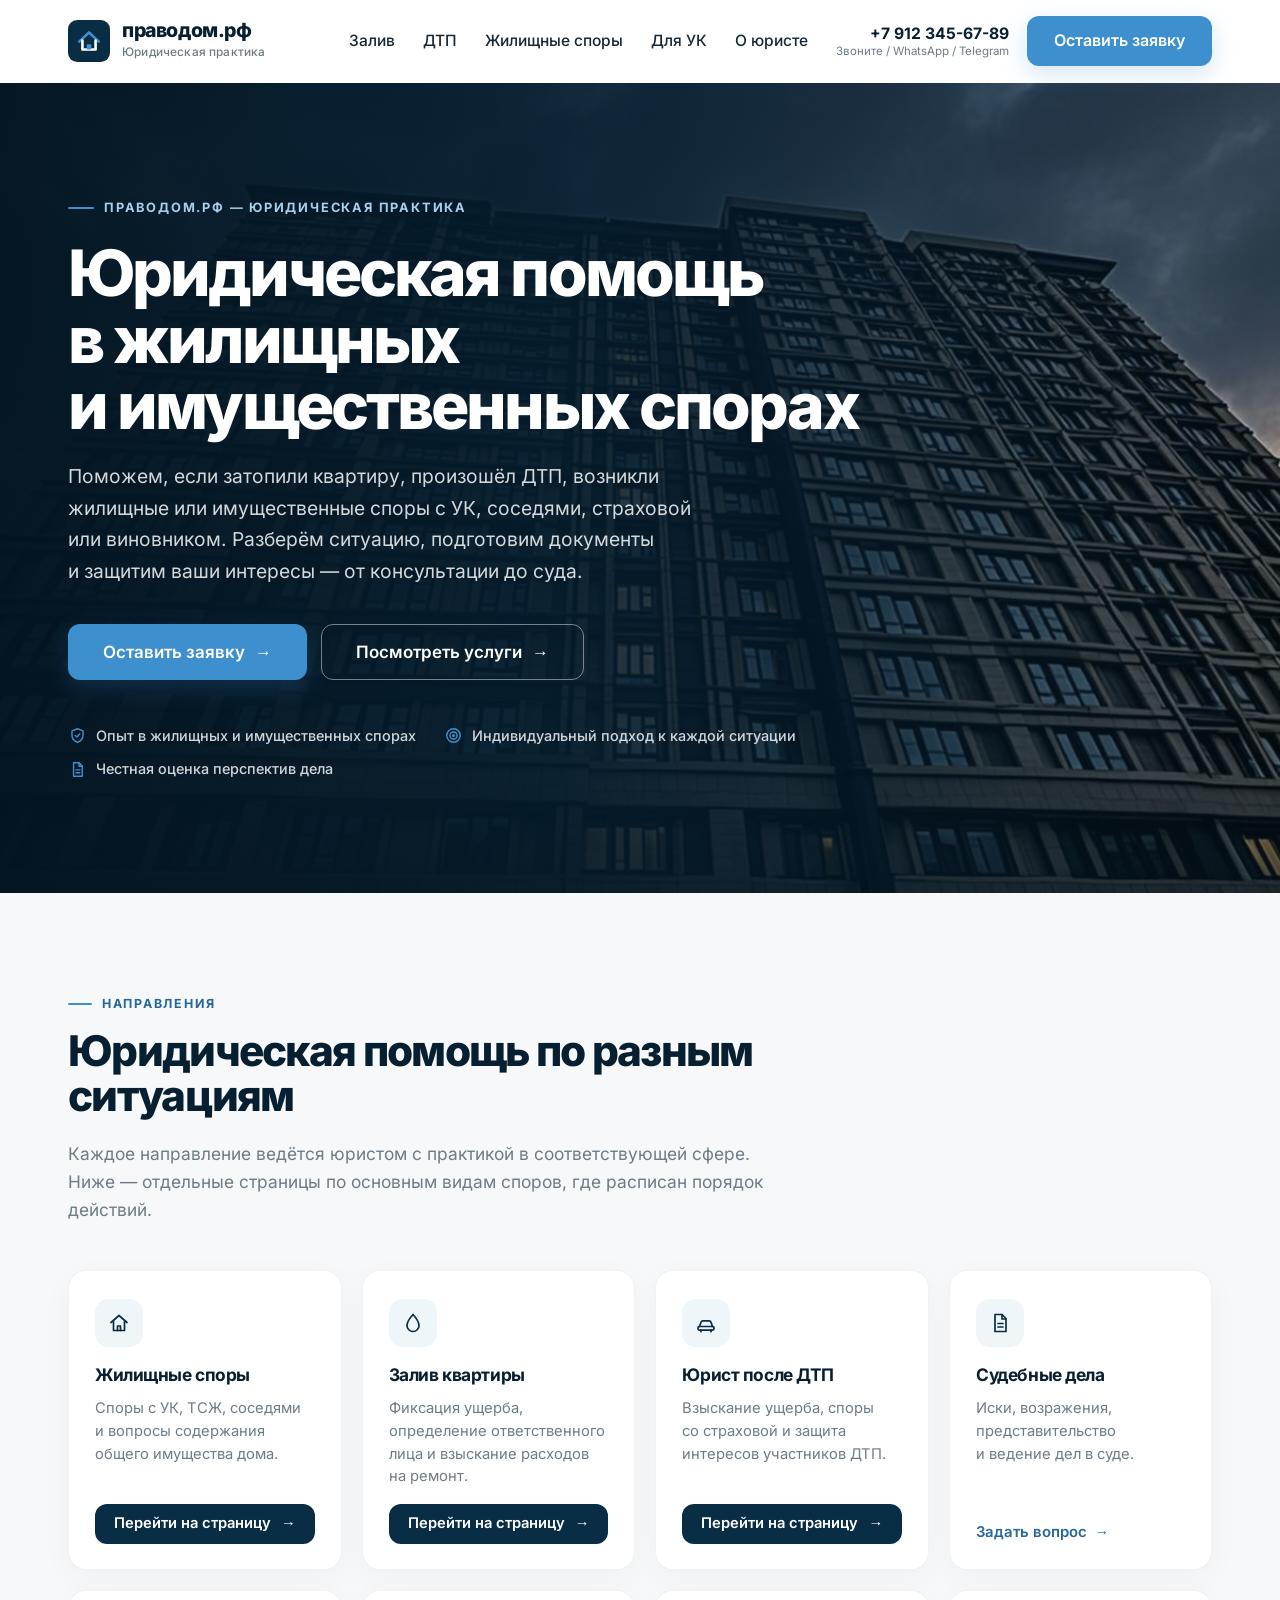
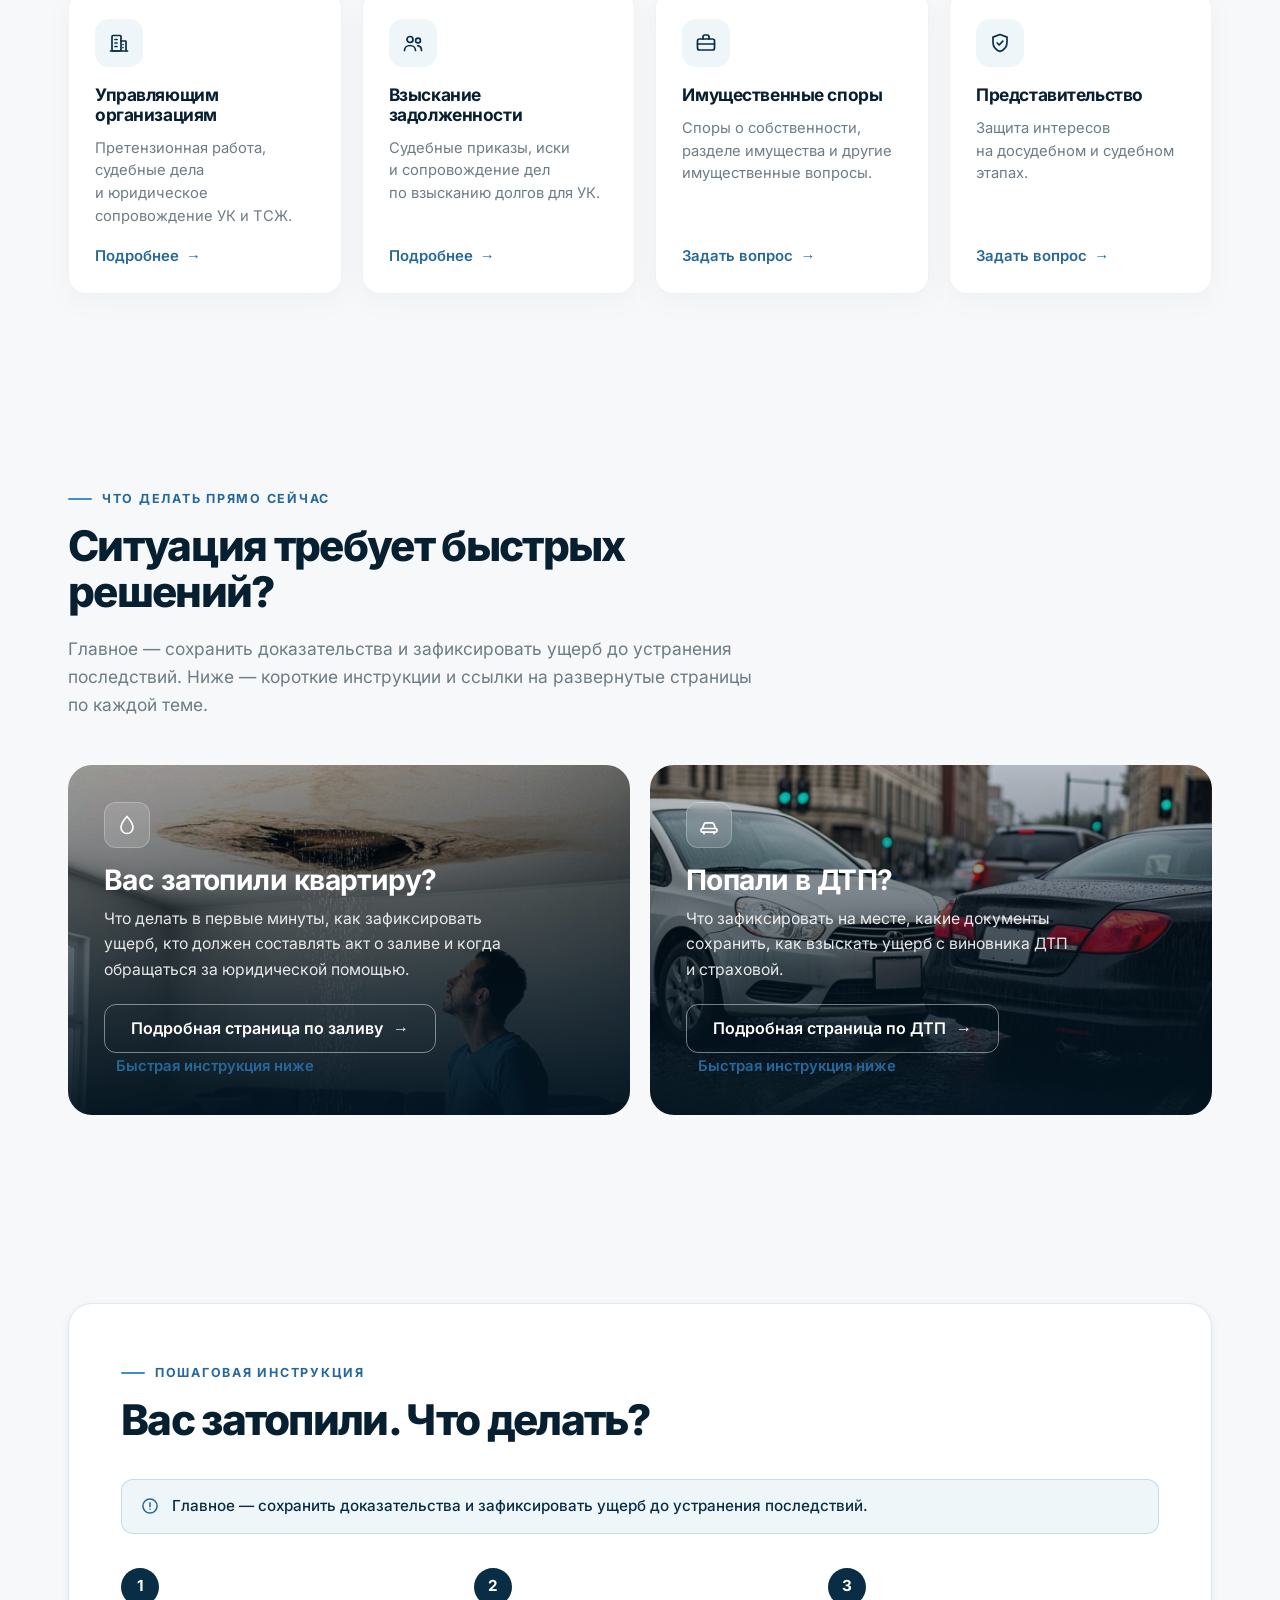
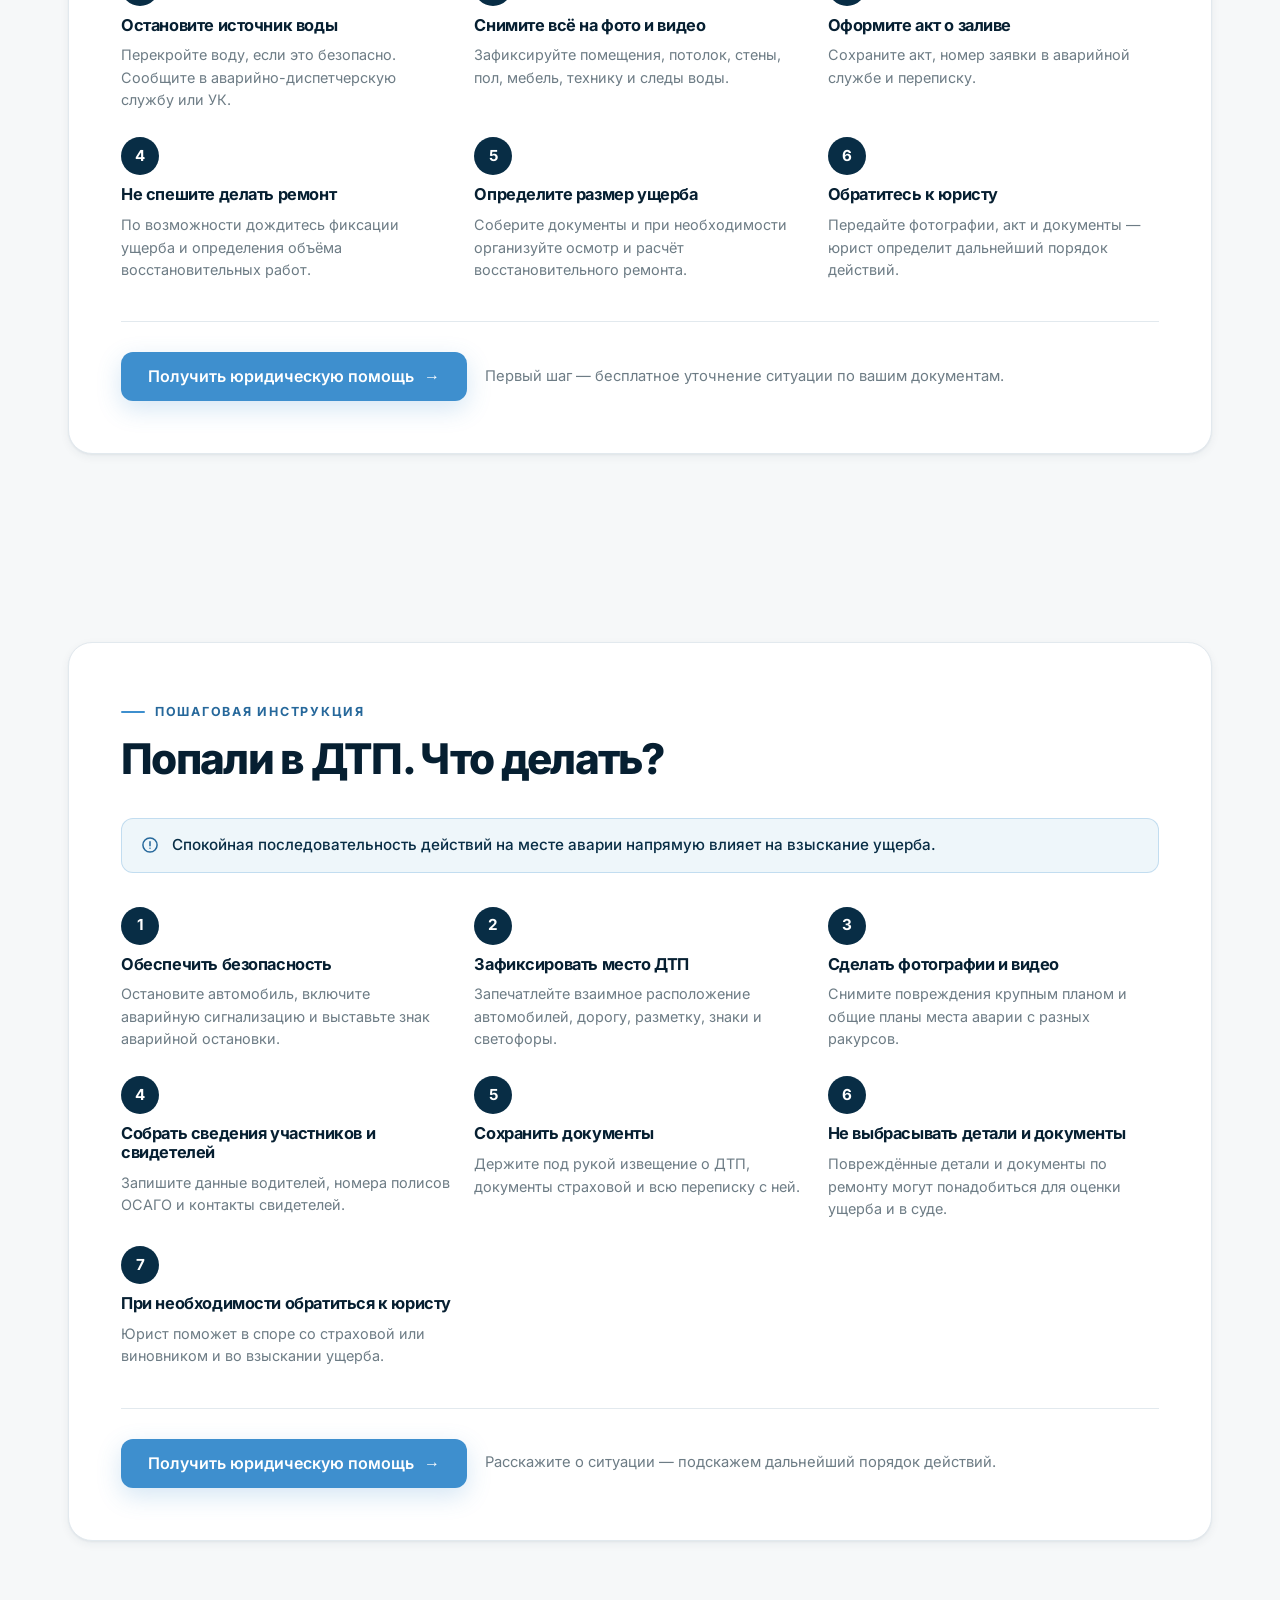
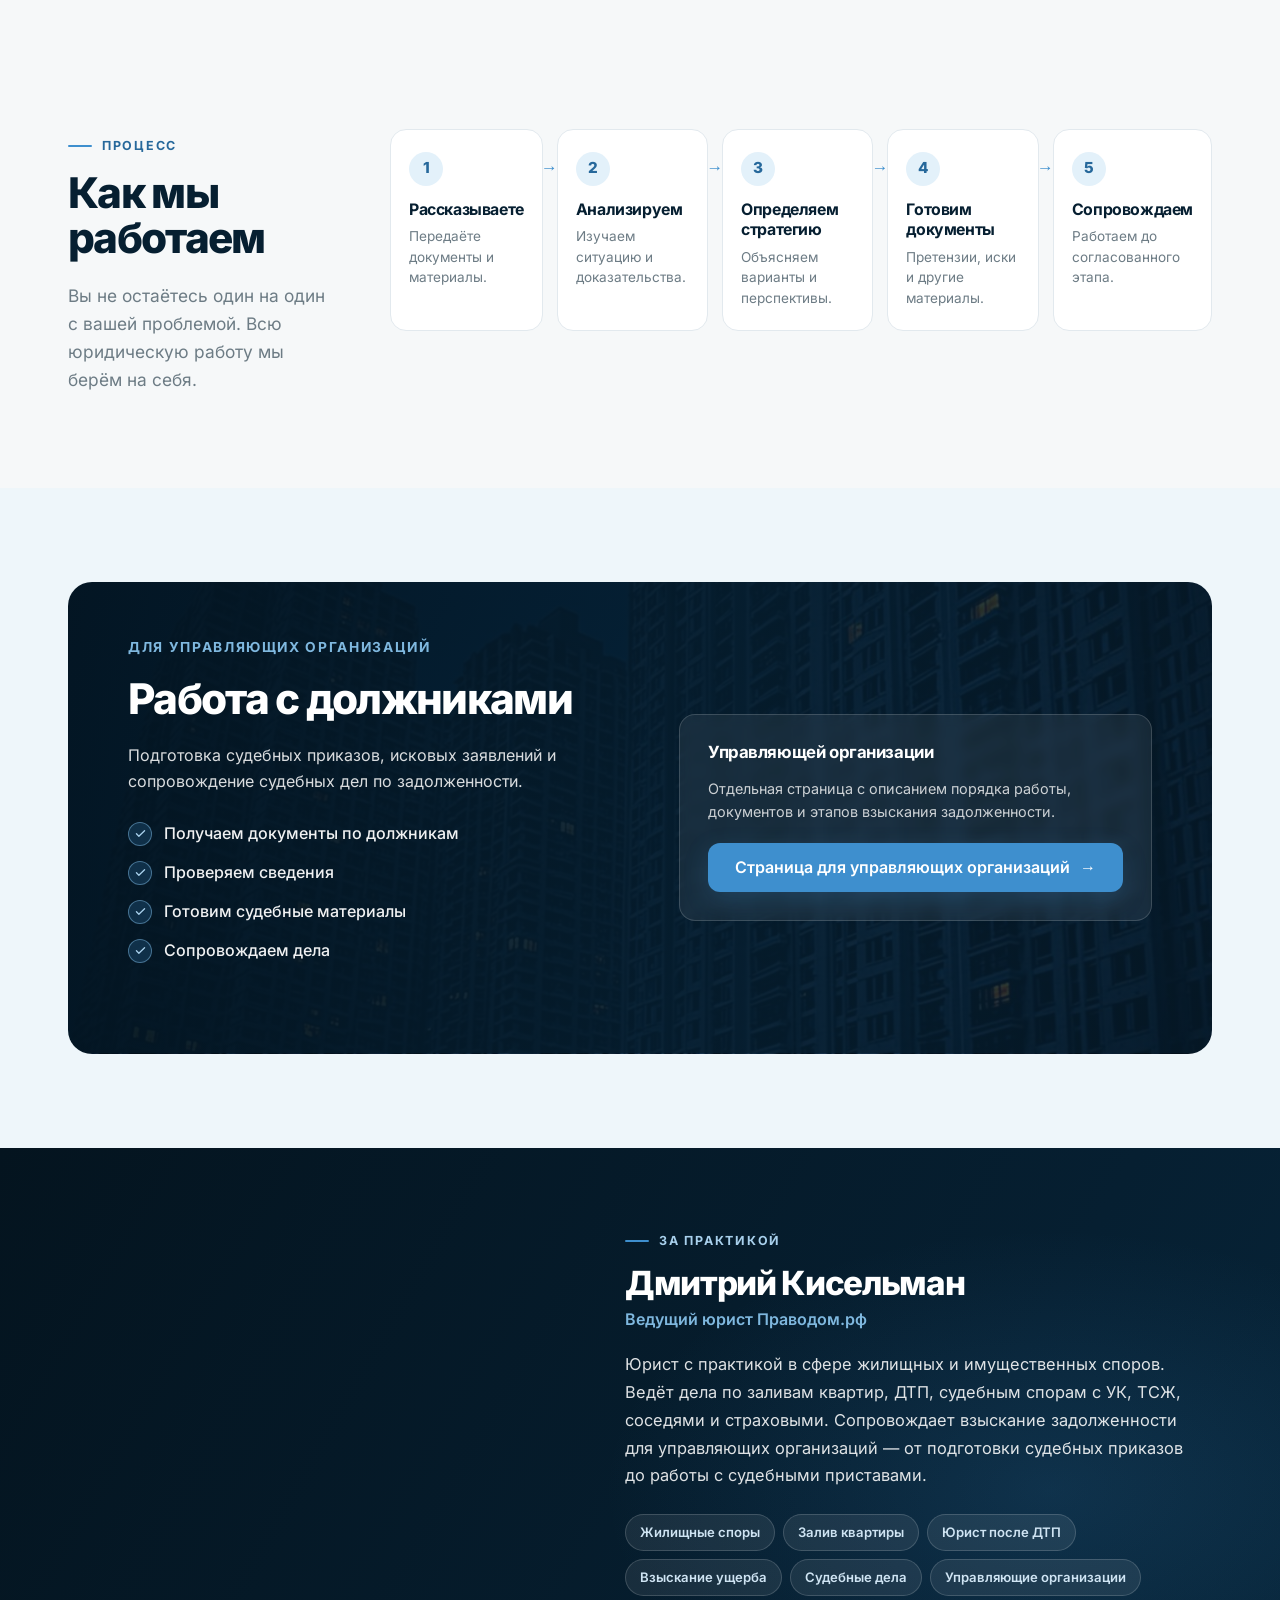
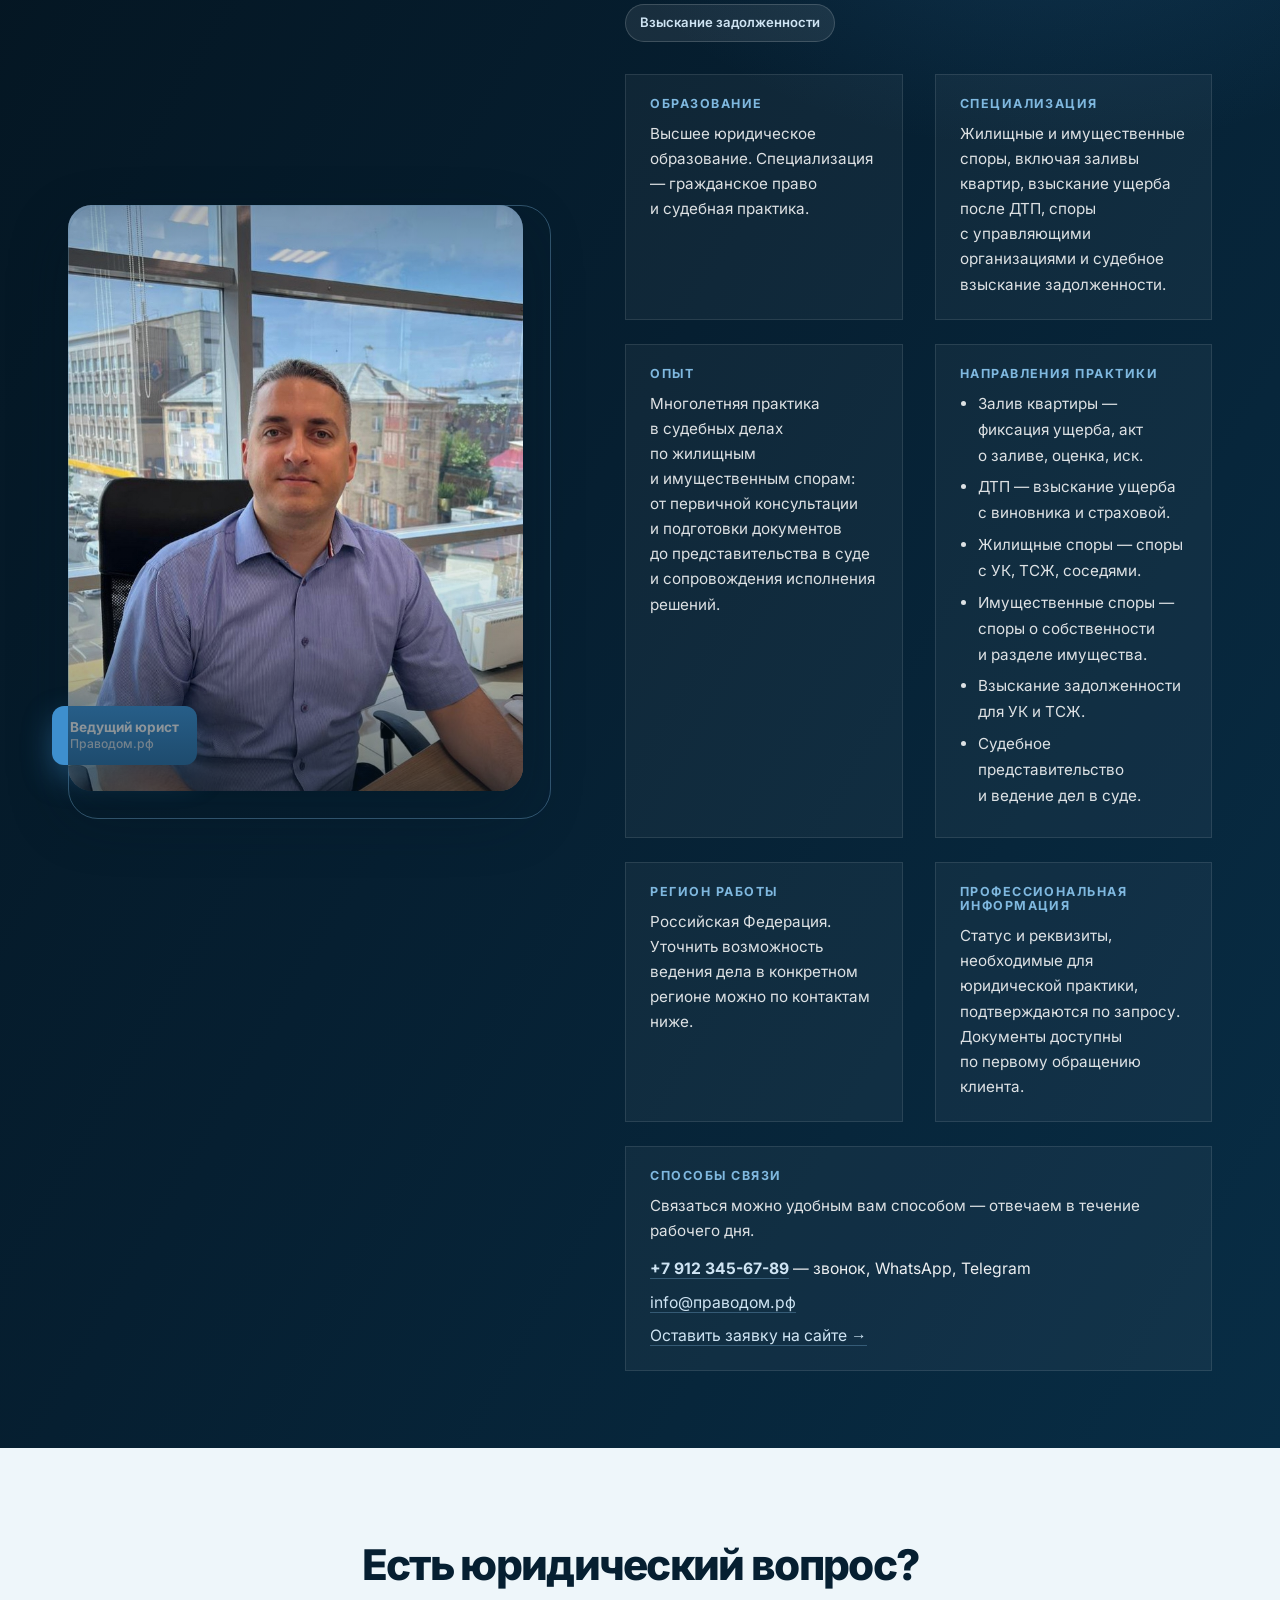
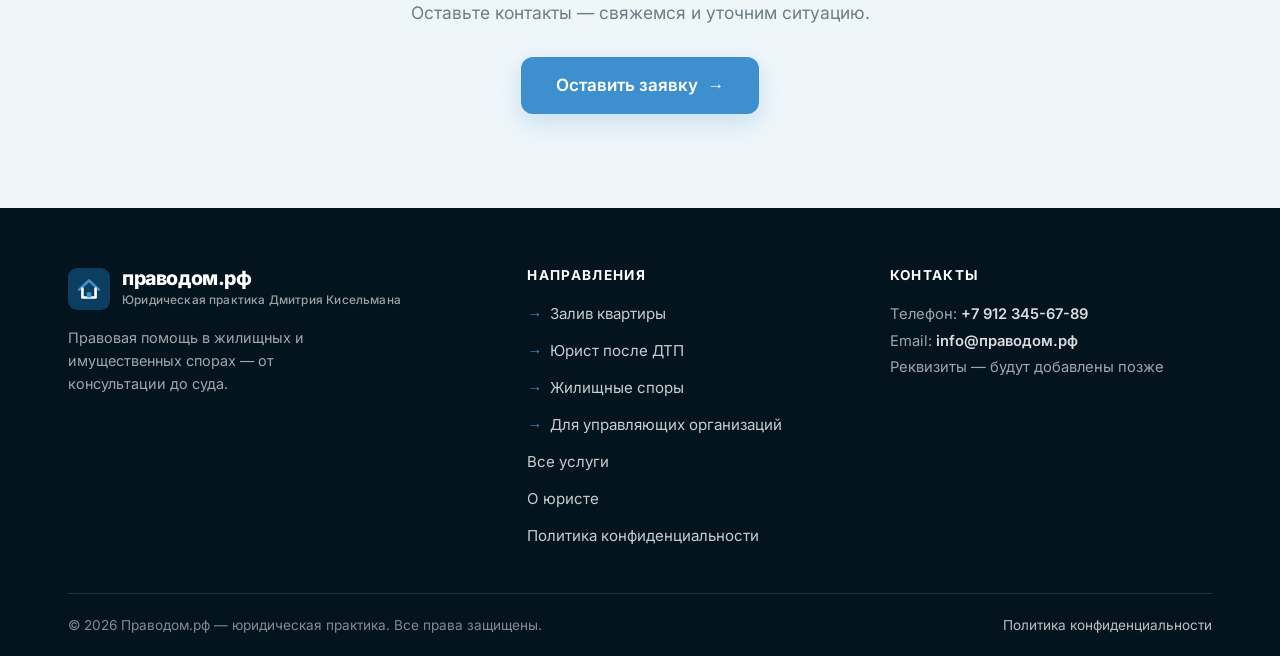
==== index.html @ ab0556ac "Add files via upload" ====
<!DOCTYPE html>
<html lang="ru">
<head>
  <meta charset="UTF-8">
  <meta name="viewport" content="width=device-width, initial-scale=1.0">

  <!-- ================= SEO: базовые мета-теги ================= -->
  <title>Праводом.рф — юридическая помощь в жилищных и имущественных спорах</title>
  <meta name="description" content="Юридическая помощь по жилищным и имущественным спорам: заливы квартир, ДТП, взыскание ущерба, судебные дела и работа с управляющими организациями. От консультации до суда.">
  <meta name="keywords" content="юрист по жилищным спорам, юрист по заливу квартиры, юрист после ДТП, взыскание ущерба, юридическая помощь, юрист по имущественным спорам, судебные дела, представитель в суде">
  <meta name="author" content="Дмитрий Кисельман">
  <meta name="robots" content="index, follow, max-image-preview:large, max-snippet:-1">
  <meta name="language" content="Russian">
  <meta name="rating" content="general">

  <!-- ================= SEO: canonical ================= -->
  <link rel="canonical" href="https://xn--80aeg6aibci.xn--p1ai/">

  <!-- ================= SEO: альтернативные hreflang ================= -->
  <link rel="alternate" hreflang="ru" href="https://xn--80aeg6aibci.xn--p1ai/">
  <link rel="alternate" hreflang="x-default" href="https://xn--80aeg6aibci.xn--p1ai/">

  <!-- ================= Open Graph (Facebook, VK, Telegram, WhatsApp) ================= -->
  <meta property="og:type" content="website">
  <meta property="og:site_name" content="Праводом.рф">
  <meta property="og:locale" content="ru_RU">
  <meta property="og:url" content="https://xn--80aeg6aibci.xn--p1ai/">
  <meta property="og:title" content="Праводом.рф — юридическая помощь в жилищных и имущественных спорах">
  <meta property="og:description" content="Юридическая помощь по жилищным и имущественным спорам: заливы квартир, ДТП, взыскание ущерба, судебные дела и работа с управляющими организациями. От консультации до суда.">
  <meta property="og:image" content="https://xn--80aeg6aibci.xn--p1ai/assets/img/hero.jpg">
  <meta property="og:image:width" content="1200">
  <meta property="og:image:height" content="630">
  <meta property="og:image:alt" content="Праводом.рф — юридическая практика Дмитрия Кисельмана">

  <!-- ================= Twitter Card ================= -->
  <meta name="twitter:card" content="summary_large_image">
  <meta name="twitter:title" content="Праводом.рф — юридическая помощь в жилищных и имущественных спорах">
  <meta name="twitter:description" content="Юридическая помощь по жилищным и имущественным спорам: заливы квартир, ДТП, взыскание ущерба, судебные дела и работа с управляющими организациями.">
  <meta name="twitter:image" content="https://xn--80aeg6aibci.xn--p1ai/assets/img/hero.jpg">

  <!-- ================= Производительность и иконки ================= -->
  <link rel="icon" type="image/svg+xml" href="assets/favicon.svg">
  <link rel="apple-touch-icon" href="assets/favicon.svg">
  <link rel="preload" as="image" href="assets/img/hero.jpg">
  <link rel="stylesheet" href="assets/fonts/fonts.css">
  <link rel="stylesheet" href="assets/style.css">

  <!-- ================= Структурированные данные: LegalService (schema.org) ================= -->
  <script type="application/ld+json">
  {
    "@context": "https://schema.org",
    "@type": "LegalService",
    "name": "Праводом.рф — юридическая практика Дмитрия Кисельмана",
    "alternateName": "Праводом.рф",
    "description": "Юридическая помощь по жилищным и имущественным спорам: заливы квартир, ДТП, взыскание ущерба, судебные дела и работа с управляющими организациями.",
    "url": "https://xn--80aeg6aibci.xn--p1ai/",
    "image": "https://xn--80aeg6aibci.xn--p1ai/assets/img/hero.jpg",
    "logo": "https://xn--80aeg6aibci.xn--p1ai/logo.svg",
    "telephone": "+7-912-345-67-89",
    "email": "info@праводом.рф",
    "priceRange": "$$",
    "areaServed": {
      "@type": "Country",
      "name": "Россия"
    },
    "address": {
      "@type": "PostalAddress",
      "addressCountry": "RU"
    },
    "founder": {
      "@type": "Person",
      "name": "Дмитрий Кисельман",
      "jobTitle": "Ведущий юрист",
      "worksFor": {
        "@type": "LegalService",
        "name": "Праводом.рф"
      }
    },
    "employee": {
      "@type": "Person",
      "name": "Дмитрий Кисельман",
      "jobTitle": "Ведущий юрист",
      "image": "https://xn--80aeg6aibci.xn--p1ai/assets/dmitry.jpg"
    },
    "contactPoint": {
      "@type": "ContactPoint",
      "telephone": "+7-912-345-67-89",
      "email": "info@праводом.рф",
      "contactType": "customer service",
      "availableLanguage": ["Russian"]
    },
    "sameAs": []
  }
  </script>

  <!-- ================= Структурированные данные: BreadcrumbList ================= -->
  <script type="application/ld+json">
  {
    "@context": "https://schema.org",
    "@type": "BreadcrumbList",
    "itemListElement": [
      {
        "@type": "ListItem",
        "position": 1,
        "name": "Главная",
        "item": "https://xn--80aeg6aibci.xn--p1ai/"
      }
    ]
  }
  </script>
</head>
<body>

<!-- ================= ШАПКА ================= -->
<header class="header" id="top">
  <div class="container header__inner">
    <a class="brand" href="/" aria-label="Праводом.рф — на главную">
      <svg class="brand__mark" viewBox="0 0 64 64" aria-hidden="true">
        <rect width="64" height="64" rx="14" fill="#082D45"/>
        <path d="M17 33 L32 19 L47 33" fill="none" stroke="#3E8FCE" stroke-width="4" stroke-linecap="round" stroke-linejoin="round"/>
        <path d="M22 31.5 V45 H42 V31.5" fill="none" stroke="#FFFFFF" stroke-width="4" stroke-linecap="round" stroke-linejoin="round"/>
        <rect x="28.5" y="37" width="7" height="8" rx="1.5" fill="#3E8FCE"/>
      </svg>
      <span>
        <span class="brand__name">праводом.рф</span>
        <span class="brand__tag">Юридическая практика</span>
      </span>
    </a>
    <nav class="nav" aria-label="Основная навигация">
      <a class="nav__link" href="zalyv/">Залив</a>
      <a class="nav__link" href="dtp/">ДТП</a>
      <a class="nav__link" href="zhilishchnye-spory/">Жилищные споры</a>
      <a class="nav__link" href="dolgi/">Для УК</a>
      <a class="nav__link" href="#yurist">О юристе</a>
    </nav>
    <div class="header__right">
      <!-- TODO: заменить телефон-заглушку на реальный номер -->
      <a class="header__phone" href="tel:+79123456789" itemprop="telephone">
        <b>+7 912 345-67-89</b>
        <span>Звоните / WhatsApp / Telegram</span>
      </a>
      <button class="btn btn--primary" type="button" data-modal-open>Оставить заявку</button>
      <button class="nav-toggle" type="button" aria-label="Открыть меню" aria-expanded="false"><span></span></button>
    </div>
  </div>
  <div class="mobile-menu">
    <a href="zalyv/">Залив квартиры</a>
    <a href="dtp/">Юрист после ДТП</a>
    <a href="zhilishchnye-spory/">Жилищные споры</a>
    <a href="dolgi/">Для управляющих организаций</a>
    <a href="#yurist">О юристе</a>
    <a href="tel:+79123456789">+7 912 345-67-89</a>
    <button class="btn btn--primary" type="button" data-modal-open>Оставить заявку</button>
  </div>
</header>

<main>

  <!-- ================= HERO ================= -->
  <section class="hero hero--main" itemscope itemtype="https://schema.org/LegalService">
    <div class="hero__bg" role="img" aria-label="Юридическая практика по жилищным и имущественным спорам"></div>
    <div class="container">
      <div class="hero__inner">
        <p class="hero__eyebrow">Праводом.рф — юридическая практика</p>
        <h1 class="hero__title">Юридическая помощь в&nbsp;жилищных и&nbsp;имущественных спорах</h1>
        <p class="hero__sub">Поможем, если затопили квартиру, произошёл ДТП, возникли жилищные или имущественные споры с&nbsp;УК, соседями, страховой или виновником. Разберём ситуацию, подготовим документы и&nbsp;защитим ваши интересы — от&nbsp;консультации до&nbsp;суда.</p>
        <meta itemprop="name" content="Праводом.рф">
        <meta itemprop="description" content="Юридическая помощь по жилищным и имущественным спорам: заливы квартир, ДТП, взыскание ущерба, судебные дела и работа с управляющими организациями.">
        <div class="hero__actions">
          <button class="btn btn--primary btn--lg" type="button" data-modal-open>Оставить заявку <span class="arr">→</span></button>
          <a class="btn btn--ghost btn--lg" href="#uslugi">Посмотреть услуги <span class="arr">→</span></a>
        </div>
        <ul class="hero__chips">
          <li>
            <svg viewBox="0 0 24 24" fill="none" stroke="currentColor" stroke-width="1.8" stroke-linecap="round" stroke-linejoin="round" aria-hidden="true"><path d="M12 3.5l7 2.6v5.2c0 4.6-3 7.8-7 9.2-4-1.4-7-4.6-7-9.2V6.1z"/><path d="M9.2 12l2 2 3.6-3.8"/></svg>
            Опыт в жилищных и имущественных спорах
          </li>
          <li>
            <svg viewBox="0 0 24 24" fill="none" stroke="currentColor" stroke-width="1.8" stroke-linecap="round" stroke-linejoin="round" aria-hidden="true"><circle cx="12" cy="12" r="8.5"/><circle cx="12" cy="12" r="4.5"/><circle cx="12" cy="12" r="1"/></svg>
            Индивидуальный подход к&nbsp;каждой ситуации
          </li>
          <li>
            <svg viewBox="0 0 24 24" fill="none" stroke="currentColor" stroke-width="1.8" stroke-linecap="round" stroke-linejoin="round" aria-hidden="true"><path d="M7 3.5h7l4 4v13H7z"/><path d="M14 3.5V8h4"/><path d="M10 12.5h5M10 16h5"/></svg>
            Честная оценка перспектив дела
          </li>
        </ul>
      </div>
    </div>
  </section>

  <!-- ================= УСЛУГИ ================= -->
  <section class="section" id="uslugi">
    <div class="container">
      <div class="sec-head reveal">
        <p class="eyebrow">Направления</p>
        <h2>Юридическая помощь по&nbsp;разным ситуациям</h2>
        <p class="sec-lead">Каждое направление ведётся юристом с&nbsp;практикой в&nbsp;соответствующей сфере. Ниже — отдельные страницы по&nbsp;основным видам споров, где расписан порядок действий.</p>
      </div>
      <div class="cards">

        <article class="card reveal">
          <div class="card__icon">
            <svg viewBox="0 0 24 24" fill="none" stroke="currentColor" stroke-width="1.7" stroke-linecap="round" stroke-linejoin="round" aria-hidden="true"><path d="M4 11.5 12 4.5l8 7"/><path d="M6.5 10.5v9h11v-9"/><path d="M10.5 19.5v-4.5h3v4.5"/></svg>
          </div>
          <h3 class="card__title">Жилищные споры</h3>
          <p class="card__text">Споры с&nbsp;УК, ТСЖ, соседями и&nbsp;вопросы содержания общего имущества дома.</p>
          <a class="btn btn--dark btn--sm card__btn" href="zhilishchnye-spory/">Перейти на страницу <span class="arr">→</span></a>
        </article>

        <article class="card reveal">
          <div class="card__icon">
            <svg viewBox="0 0 24 24" fill="none" stroke="currentColor" stroke-width="1.7" stroke-linecap="round" stroke-linejoin="round" aria-hidden="true"><path d="M12 3.5s6 6.6 6 11a6 6 0 0 1-12 0c0-4.4 6-11 6-11z"/></svg>
          </div>
          <h3 class="card__title">Залив квартиры</h3>
          <p class="card__text">Фиксация ущерба, определение ответственного лица и&nbsp;взыскание расходов на&nbsp;ремонт.</p>
          <a class="btn btn--dark btn--sm card__btn" href="zalyv/">Перейти на страницу <span class="arr">→</span></a>
        </article>

        <article class="card reveal">
          <div class="card__icon">
            <svg viewBox="0 0 24 24" fill="none" stroke="currentColor" stroke-width="1.7" stroke-linecap="round" stroke-linejoin="round" aria-hidden="true"><path d="M5.5 15.5 7 11.2A2 2 0 0 1 8.9 9.9h6.2a2 2 0 0 1 1.9 1.3l1.5 4.3"/><rect x="4" y="15.5" width="16" height="3.6" rx="1.3"/><path d="M7 19.1v1.6M17 19.1v1.6"/></svg>
          </div>
          <h3 class="card__title">Юрист после ДТП</h3>
          <p class="card__text">Взыскание ущерба, споры со&nbsp;страховой и&nbsp;защита интересов участников ДТП.</p>
          <a class="btn btn--dark btn--sm card__btn" href="dtp/">Перейти на страницу <span class="arr">→</span></a>
        </article>

        <article class="card reveal">
          <div class="card__icon">
            <svg viewBox="0 0 24 24" fill="none" stroke="currentColor" stroke-width="1.7" stroke-linecap="round" stroke-linejoin="round" aria-hidden="true"><path d="M7 3.5h7l4 4v13H7z"/><path d="M14 3.5V8h4"/><path d="M10 12.5h5M10 16h5"/></svg>
          </div>
          <h3 class="card__title">Судебные дела</h3>
          <p class="card__text">Иски, возражения, представительство и&nbsp;ведение дел в&nbsp;суде.</p>
          <a class="card__link" href="#zayavka" data-modal-open data-modal-source="usluga-sudebnye-dela">Задать вопрос <span class="arr">→</span></a>
        </article>

        <article class="card reveal">
          <div class="card__icon">
            <svg viewBox="0 0 24 24" fill="none" stroke="currentColor" stroke-width="1.7" stroke-linecap="round" stroke-linejoin="round" aria-hidden="true"><rect x="5" y="4.5" width="9" height="15.5" rx="1"/><path d="M14 10h4.5a.5.5 0 0 1 .5.5v9.5"/><path d="M8 8.5h2M8 12h2M8 15.5h2M16 13.5h.01M16 16.5h.01"/><path d="M3.5 20h17"/></svg>
          </div>
          <h3 class="card__title">Управляющим организациям</h3>
          <p class="card__text">Претензионная работа, судебные дела и&nbsp;юридическое сопровождение УК и&nbsp;ТСЖ.</p>
          <a class="card__link" href="dolgi/">Подробнее <span class="arr">→</span></a>
        </article>

        <article class="card reveal">
          <div class="card__icon">
            <svg viewBox="0 0 24 24" fill="none" stroke="currentColor" stroke-width="1.7" stroke-linecap="round" stroke-linejoin="round" aria-hidden="true"><circle cx="9" cy="8.5" r="3"/><path d="M3.5 19.5c0-3 2.5-5 5.5-5s5.5 2 5.5 5"/><circle cx="17" cy="9.5" r="2.4"/><path d="M16.8 14.6c2.3.4 3.7 2.1 3.7 4.9"/></svg>
          </div>
          <h3 class="card__title">Взыскание задолженности</h3>
          <p class="card__text">Судебные приказы, иски и&nbsp;сопровождение дел по&nbsp;взысканию долгов для УК.</p>
          <a class="card__link" href="dolgi/">Подробнее <span class="arr">→</span></a>
        </article>

        <article class="card reveal">
          <div class="card__icon">
            <svg viewBox="0 0 24 24" fill="none" stroke="currentColor" stroke-width="1.7" stroke-linecap="round" stroke-linejoin="round" aria-hidden="true"><rect x="3.5" y="8" width="17" height="11" rx="2"/><path d="M9 8V6a2 2 0 0 1 2-2h2a2 2 0 0 1 2 2v2"/><path d="M3.5 13h17"/></svg>
          </div>
          <h3 class="card__title">Имущественные споры</h3>
          <p class="card__text">Споры о&nbsp;собственности, разделе имущества и&nbsp;другие имущественные вопросы.</p>
          <a class="card__link" href="#zayavka" data-modal-open data-modal-source="usluga-imushchestvennye-spory">Задать вопрос <span class="arr">→</span></a>
        </article>

        <article class="card reveal">
          <div class="card__icon">
            <svg viewBox="0 0 24 24" fill="none" stroke="currentColor" stroke-width="1.7" stroke-linecap="round" stroke-linejoin="round" aria-hidden="true"><path d="M12 3.5l7 2.6v5.2c0 4.6-3 7.8-7 9.2-4-1.4-7-4.6-7-9.2V6.1z"/><path d="M9.2 12l2 2 3.6-3.8"/></svg>
          </div>
          <h3 class="card__title">Представительство</h3>
          <p class="card__text">Защита интересов на&nbsp;досудебном и&nbsp;судебном этапах.</p>
          <a class="card__link" href="#zayavka" data-modal-open data-modal-source="usluga-predstavitelstvo">Задать вопрос <span class="arr">→</span></a>
        </article>

      </div>
    </div>
  </section>

  <!-- ================= ЧТО ДЕЛАТЬ ПРЯМО СЕЙЧАС ================= -->
  <section class="section section--tint" id="instrukcii">
    <div class="container">
      <div class="sec-head reveal">
        <p class="eyebrow">Что делать прямо сейчас</p>
        <h2>Ситуация требует быстрых решений?</h2>
        <p class="sec-lead">Главное — сохранить доказательства и&nbsp;зафиксировать ущерб до&nbsp;устранения последствий. Ниже — короткие инструкции и&nbsp;ссылки на&nbsp;развернутые страницы по&nbsp;каждой теме.</p>
      </div>
      <div class="promo">
        <article class="promo__card promo__card--flood reveal">
          <div>
            <div class="promo__icon">
              <svg viewBox="0 0 24 24" fill="none" stroke="currentColor" stroke-width="1.7" stroke-linecap="round" stroke-linejoin="round" aria-hidden="true"><path d="M12 3.5s6 6.6 6 11a6 6 0 0 1-12 0c0-4.4 6-11 6-11z"/></svg>
            </div>
            <h3 class="promo__title">Вас затопили квартиру?</h3>
            <p class="promo__text">Что делать в&nbsp;первые минуты, как зафиксировать ущерб, кто должен составлять акт о&nbsp;заливе и&nbsp;когда обращаться за&nbsp;юридической помощью.</p>
            <a class="btn btn--ghost" href="zalyv/">Подробная страница по заливу <span class="arr">→</span></a>
            <a class="card__link" href="#instr-zaliv" style="margin-left:12px">Быстрая инструкция ниже</a>
          </div>
        </article>
        <article class="promo__card promo__card--crash reveal">
          <div>
            <div class="promo__icon">
              <svg viewBox="0 0 24 24" fill="none" stroke="currentColor" stroke-width="1.7" stroke-linecap="round" stroke-linejoin="round" aria-hidden="true"><path d="M5.5 15.5 7 11.2A2 2 0 0 1 8.9 9.9h6.2a2 2 0 0 1 1.9 1.3l1.5 4.3"/><rect x="4" y="15.5" width="16" height="3.6" rx="1.3"/><path d="M7 19.1v1.6M17 19.1v1.6"/></svg>
            </div>
            <h3 class="promo__title">Попали в ДТП?</h3>
            <p class="promo__text">Что зафиксировать на&nbsp;месте, какие документы сохранить, как взыскать ущерб с&nbsp;виновника ДТП и&nbsp;страховой.</p>
            <a class="btn btn--ghost" href="dtp/">Подробная страница по ДТП <span class="arr">→</span></a>
            <a class="card__link" href="#instr-dtp" style="margin-left:12px">Быстрая инструкция ниже</a>
          </div>
        </article>
      </div>
    </div>
  </section>

  <!-- ================= ИНСТРУКЦИЯ: ВАС ЗАТОПИЛИ ================= -->
  <section class="section" id="instr-zaliv">
    <div class="container">
      <div class="guide reveal">
        <div class="guide__head">
          <p class="eyebrow">Пошаговая инструкция</p>
          <h2>Вас затопили. Что делать?</h2>
        </div>
        <p class="guide__warn">
          <svg viewBox="0 0 24 24" fill="none" stroke="currentColor" stroke-width="1.8" stroke-linecap="round" stroke-linejoin="round" aria-hidden="true"><circle cx="12" cy="12" r="8.5"/><path d="M12 8v5M12 16h.01"/></svg>
          Главное — сохранить доказательства и зафиксировать ущерб до&nbsp;устранения последствий.
        </p>
        <div class="steps">
          <div class="step">
            <div class="step__num">1</div>
            <h3 class="step__title">Остановите источник воды</h3>
            <p class="step__text">Перекройте воду, если это безопасно. Сообщите в аварийно-диспетчерскую службу или УК.</p>
          </div>
          <div class="step">
            <div class="step__num">2</div>
            <h3 class="step__title">Снимите всё на фото и видео</h3>
            <p class="step__text">Зафиксируйте помещения, потолок, стены, пол, мебель, технику и следы воды.</p>
          </div>
          <div class="step">
            <div class="step__num">3</div>
            <h3 class="step__title">Оформите акт о заливе</h3>
            <p class="step__text">Сохраните акт, номер заявки в аварийной службе и переписку.</p>
          </div>
          <div class="step">
            <div class="step__num">4</div>
            <h3 class="step__title">Не спешите делать ремонт</h3>
            <p class="step__text">По возможности дождитесь фиксации ущерба и определения объёма восстановительных работ.</p>
          </div>
          <div class="step">
            <div class="step__num">5</div>
            <h3 class="step__title">Определите размер ущерба</h3>
            <p class="step__text">Соберите документы и при необходимости организуйте осмотр и расчёт восстановительного ремонта.</p>
          </div>
          <div class="step">
            <div class="step__num">6</div>
            <h3 class="step__title">Обратитесь к юристу</h3>
            <p class="step__text">Передайте фотографии, акт и документы — юрист определит дальнейший порядок действий.</p>
          </div>
        </div>
        <div class="guide__cta">
          <button class="btn btn--primary" type="button" data-modal-open data-modal-source="instrukciya-zaliv">Получить юридическую помощь <span class="arr">→</span></button>
          <p>Первый шаг — бесплатное уточнение ситуации по вашим документам.</p>
        </div>
      </div>
    </div>
  </section>

  <!-- ================= ИНСТРУКЦИЯ: ДТП ================= -->
  <section class="section section--tint" id="instr-dtp">
    <div class="container">
      <div class="guide reveal">
        <div class="guide__head">
          <p class="eyebrow">Пошаговая инструкция</p>
          <h2>Попали в ДТП. Что делать?</h2>
        </div>
        <p class="guide__warn">
          <svg viewBox="0 0 24 24" fill="none" stroke="currentColor" stroke-width="1.8" stroke-linecap="round" stroke-linejoin="round" aria-hidden="true"><circle cx="12" cy="12" r="8.5"/><path d="M12 8v5M12 16h.01"/></svg>
          Спокойная последовательность действий на месте аварии напрямую влияет на взыскание ущерба.
        </p>
        <div class="steps">
          <div class="step">
            <div class="step__num">1</div>
            <h3 class="step__title">Обеспечить безопасность</h3>
            <p class="step__text">Остановите автомобиль, включите аварийную сигнализацию и выставьте знак аварийной остановки.</p>
          </div>
          <div class="step">
            <div class="step__num">2</div>
            <h3 class="step__title">Зафиксировать место ДТП</h3>
            <p class="step__text">Запечатлейте взаимное расположение автомобилей, дорогу, разметку, знаки и светофоры.</p>
          </div>
          <div class="step">
            <div class="step__num">3</div>
            <h3 class="step__title">Сделать фотографии и видео</h3>
            <p class="step__text">Снимите повреждения крупным планом и общие планы места аварии с разных ракурсов.</p>
          </div>
          <div class="step">
            <div class="step__num">4</div>
            <h3 class="step__title">Собрать сведения участников и свидетелей</h3>
            <p class="step__text">Запишите данные водителей, номера полисов ОСАГО и контакты свидетелей.</p>
          </div>
          <div class="step">
            <div class="step__num">5</div>
            <h3 class="step__title">Сохранить документы</h3>
            <p class="step__text">Держите под рукой извещение о ДТП, документы страховой и всю переписку с ней.</p>
          </div>
          <div class="step">
            <div class="step__num">6</div>
            <h3 class="step__title">Не выбрасывать детали и документы</h3>
            <p class="step__text">Повреждённые детали и документы по ремонту могут понадобиться для оценки ущерба и в суде.</p>
          </div>
          <div class="step">
            <div class="step__num">7</div>
            <h3 class="step__title">При необходимости обратиться к юристу</h3>
            <p class="step__text">Юрист поможет в споре со страховой или виновником и во взыскании ущерба.</p>
          </div>
        </div>
        <div class="guide__cta">
          <button class="btn btn--primary" type="button" data-modal-open data-modal-source="instrukciya-dtp">Получить юридическую помощь <span class="arr">→</span></button>
          <p>Расскажите о ситуации — подскажем дальнейший порядок действий.</p>
        </div>
      </div>
    </div>
  </section>

  <!-- ================= КАК МЫ РАБОТАЕМ ================= -->
  <section class="section" id="kak-rabotaem">
    <div class="container">
      <div class="work">
        <div class="work__intro reveal">
          <p class="eyebrow">Процесс</p>
          <h2>Как мы работаем</h2>
          <p class="sec-lead">Вы не остаётесь один на один с вашей проблемой. Всю юридическую работу мы берём на себя.</p>
        </div>
        <div class="workrow">
          <div class="workstep reveal">
            <div class="workstep__num">1</div>
            <h3 class="workstep__title">Рассказываете</h3>
            <p class="workstep__text">Передаёте документы и материалы.</p>
          </div>
          <div class="workstep reveal">
            <div class="workstep__num">2</div>
            <h3 class="workstep__title">Анализируем</h3>
            <p class="workstep__text">Изучаем ситуацию и доказательства.</p>
          </div>
          <div class="workstep reveal">
            <div class="workstep__num">3</div>
            <h3 class="workstep__title">Определяем стратегию</h3>
            <p class="workstep__text">Объясняем варианты и перспективы.</p>
          </div>
          <div class="workstep reveal">
            <div class="workstep__num">4</div>
            <h3 class="workstep__title">Готовим документы</h3>
            <p class="workstep__text">Претензии, иски и другие материалы.</p>
          </div>
          <div class="workstep reveal">
            <div class="workstep__num">5</div>
            <h3 class="workstep__title">Сопровождаем</h3>
            <p class="workstep__text">Работаем до согласованного этапа.</p>
          </div>
        </div>
      </div>
    </div>
  </section>

  <!-- ================= БЛОК ДЛЯ УК (ненавязчиво) ================= -->
  <section class="section section--blue" id="uk">
    <div class="container">
      <div class="ukband reveal">
        <div class="ukband__grid">
          <div>
            <p class="ukband__sub">Для управляющих организаций</p>
            <h2 class="ukband__title">Работа с должниками</h2>
            <p class="ukband__text">Подготовка судебных приказов, исковых заявлений и сопровождение судебных дел по задолженности.</p>
            <ul class="checklist">
              <li><span class="tick"><svg viewBox="0 0 24 24" fill="none" stroke="currentColor" stroke-width="2.4" stroke-linecap="round" stroke-linejoin="round" aria-hidden="true"><path d="M4.5 12.5l4.5 4.5L19.5 7"/></svg></span>Получаем документы по должникам</li>
              <li><span class="tick"><svg viewBox="0 0 24 24" fill="none" stroke="currentColor" stroke-width="2.4" stroke-linecap="round" stroke-linejoin="round" aria-hidden="true"><path d="M4.5 12.5l4.5 4.5L19.5 7"/></svg></span>Проверяем сведения</li>
              <li><span class="tick"><svg viewBox="0 0 24 24" fill="none" stroke="currentColor" stroke-width="2.4" stroke-linecap="round" stroke-linejoin="round" aria-hidden="true"><path d="M4.5 12.5l4.5 4.5L19.5 7"/></svg></span>Готовим судебные материалы</li>
              <li><span class="tick"><svg viewBox="0 0 24 24" fill="none" stroke="currentColor" stroke-width="2.4" stroke-linecap="round" stroke-linejoin="round" aria-hidden="true"><path d="M4.5 12.5l4.5 4.5L19.5 7"/></svg></span>Сопровождаем дела</li>
            </ul>
          </div>
          <div class="ukband__panel">
            <h3>Управляющей организации</h3>
            <p>Отдельная страница с описанием порядка работы, документов и этапов взыскания задолженности.</p>
            <a class="btn btn--primary" href="dolgi/">Страница для управляющих организаций <span class="arr">→</span></a>
          </div>
        </div>
      </div>
    </div>
  </section>

  <!-- ================= ЮРИСТ (личность — ближе к концу) ================= -->
  <section class="lawyer" id="yurist" itemscope itemtype="https://schema.org/Person">
    <div class="container">
      <div class="lawyer__grid">
        <div class="lawyer__photo-wrap reveal">
          <img class="lawyer__photo" src="assets/dmitry.jpg" alt="Дмитрий Кисельман — юрист по жилищным и имущественным спорам, ведущий юрист Праводом.рф" loading="lazy" width="460" height="575" itemprop="image">
          <div class="lawyer__badge">Ведущий юрист<small>Праводом.рф</small></div>
        </div>
        <div class="reveal">
          <p class="eyebrow">За практикой</p>
          <h2 class="lawyer__name" itemprop="name">Дмитрий Кисельман</h2>
          <p class="lawyer__role" itemprop="jobTitle">Ведущий юрист Праводом.рф</p>
          <p class="lawyer__text" itemprop="description">Юрист с&nbsp;практикой в&nbsp;сфере жилищных и&nbsp;имущественных споров. Ведёт дела по&nbsp;заливам квартир, ДТП, судебным спорам с&nbsp;УК, ТСЖ, соседями и&nbsp;страховыми. Сопровождает взыскание задолженности для управляющих организаций — от&nbsp;подготовки судебных приказов до&nbsp;работы с&nbsp;судебными приставами.</p>
          <ul class="lawyer__tags" itemprop="knowsAbout">
            <li>Жилищные споры</li>
            <li>Залив квартиры</li>
            <li>Юрист после ДТП</li>
            <li>Взыскание ущерба</li>
            <li>Судебные дела</li>
            <li>Управляющие организации</li>
            <li>Взыскание задолженности</li>
          </ul>

          <!-- Детальные подблоки: образование, опыт, специализация, регион, контакты -->
          <div class="lawyer__details">

            <div class="lawyer__detail">
              <h3 class="lawyer__detail-title">Образование</h3>
              <p class="lawyer__detail-text">Высшее юридическое образование. Специализация — гражданское право и&nbsp;судебная практика.</p>
              <!-- TODO: дополнить конкретным вузом, годом окончания и формой обучения, когда материалы готовы -->
            </div>

            <div class="lawyer__detail">
              <h3 class="lawyer__detail-title">Специализация</h3>
              <p class="lawyer__detail-text">Жилищные и&nbsp;имущественные споры, включая заливы квартир, взыскание ущерба после ДТП, споры с&nbsp;управляющими организациями и&nbsp;судебное взыскание задолженности.</p>
            </div>

            <div class="lawyer__detail">
              <h3 class="lawyer__detail-title">Опыт</h3>
              <p class="lawyer__detail-text">Многолетняя практика в&nbsp;судебных делах по&nbsp;жилищным и&nbsp;имущественным спорам: от&nbsp;первичной консультации и&nbsp;подготовки документов до&nbsp;представительства в&nbsp;суде и&nbsp;сопровождения исполнения решений.</p>
              <!-- TODO: указать конкретный стаж, типовые дела и направления, когда материалы готовы -->
            </div>

            <div class="lawyer__detail">
              <h3 class="lawyer__detail-title">Направления практики</h3>
              <ul class="lawyer__detail-list">
                <li>Залив квартиры — фиксация ущерба, акт о&nbsp;заливе, оценка, иск.</li>
                <li>ДТП — взыскание ущерба с&nbsp;виновника и&nbsp;страховой.</li>
                <li>Жилищные споры — споры с&nbsp;УК, ТСЖ, соседями.</li>
                <li>Имущественные споры — споры о&nbsp;собственности и&nbsp;разделе имущества.</li>
                <li>Взыскание задолженности для УК и&nbsp;ТСЖ.</li>
                <li>Судебное представительство и&nbsp;ведение дел в&nbsp;суде.</li>
              </ul>
            </div>

            <div class="lawyer__detail">
              <h3 class="lawyer__detail-title">Регион работы</h3>
              <p class="lawyer__detail-text" itemprop="areaServed">Российская Федерация. Уточнить возможность ведения дела в&nbsp;конкретном регионе можно по&nbsp;контактам ниже.</p>
              <!-- TODO: указать конкретный регион/субъект РФ, город и адрес приёма, когда материалы готовы -->
            </div>

            <div class="lawyer__detail">
              <h3 class="lawyer__detail-title">Профессиональная информация</h3>
              <p class="lawyer__detail-text">Статус и&nbsp;реквизиты, необходимые для юридической практики, подтверждаются по&nbsp;запросу. Документы доступны по&nbsp;первому обращению клиента.</p>
              <!-- TODO: добавить реквизиты (ИНН, ОГРНИП/ОГРН, статус адвоката/юриста, реестровый номер) при наличии -->
            </div>

            <div class="lawyer__detail lawyer__detail--contacts">
              <h3 class="lawyer__detail-title">Способы связи</h3>
              <p class="lawyer__detail-text">Связаться можно удобным вам способом — отвечаем в&nbsp;течение рабочего дня.</p>
              <ul class="lawyer__contacts">
                <li itemprop="telephone"><a href="tel:+79123456789"><b>+7 912 345-67-89</b></a> — звонок, WhatsApp, Telegram</li>
                <li itemprop="email"><a href="mailto:info@праводом.рф">info@праводом.рф</a></li>
                <li><a href="#zayavka" data-modal-open>Оставить заявку на сайте <span class="arr">→</span></a></li>
              </ul>
              <!-- TODO: заменить телефон-заглушку на реальный номер, добавить Telegram-username и адрес офиса при необходимости -->
            </div>

          </div>
        </div>
      </div>
    </div>
  </section>

  <!-- ================= ФИНАЛЬНЫЙ CTA ================= -->
  <section class="section section--blue">
    <div class="container cta-final reveal">
      <h2>Есть юридический вопрос?</h2>
      <p class="sec-lead">Оставьте контакты — свяжемся и уточним ситуацию.</p>
      <button class="btn btn--primary btn--lg" type="button" data-modal-open>Оставить заявку <span class="arr">→</span></button>
    </div>
  </section>

</main>

  <!-- ================= ФУТЕР ================= -->
  <footer class="footer">
    <div class="container">
      <div class="footer__grid">
        <div>
          <a class="brand" href="/" aria-label="Праводом.рф — на главную">
            <svg class="brand__mark" viewBox="0 0 64 64" aria-hidden="true">
              <rect width="64" height="64" rx="14" fill="#0C3E60"/>
              <path d="M17 33 L32 19 L47 33" fill="none" stroke="#3E8FCE" stroke-width="4" stroke-linecap="round" stroke-linejoin="round"/>
              <path d="M22 31.5 V45 H42 V31.5" fill="none" stroke="#FFFFFF" stroke-width="4" stroke-linecap="round" stroke-linejoin="round"/>
              <rect x="28.5" y="37" width="7" height="8" rx="1.5" fill="#3E8FCE"/>
            </svg>
            <span>
              <span class="brand__name">праводом.рф</span>
              <span class="brand__tag">Юридическая практика Дмитрия Кисельмана</span>
            </span>
          </a>
          <p class="footer__desc">Правовая помощь в жилищных и имущественных спорах — от консультации до суда.</p>
        </div>
        <div>
          <h3 class="footer__title">Направления</h3>
          <ul class="footer__links">
            <li><a href="zalyv/"><span class="arr">→</span> Залив квартиры</a></li>
            <li><a href="dtp/"><span class="arr">→</span> Юрист после ДТП</a></li>
            <li><a href="zhilishchnye-spory/"><span class="arr">→</span> Жилищные споры</a></li>
            <li><a href="dolgi/"><span class="arr">→</span> Для управляющих организаций</a></li>
            <li><a href="#uslugi">Все услуги</a></li>
            <li><a href="#yurist">О юристе</a></li>
            <li><a href="privacy.html">Политика конфиденциальности</a></li>
          </ul>
        </div>
        <div>
          <h3 class="footer__title">Контакты</h3>
          <!-- TODO: добавить реальные контакты и реквизиты, когда они будут готовы -->
          <p class="footer__contacts">
            Телефон: <b>+7 912 345-67-89</b><br>
            Email: <b>info@праводом.рф</b><br>
            Реквизиты — будут добавлены позже
          </p>
        </div>
      </div>
      <div class="footer__bottom">
        <span>© 2026 Праводом.рф — юридическая практика. Все права защищены.</span>
        <a href="privacy.html">Политика конфиденциальности</a>
      </div>
    </div>
  </footer>

  <!-- ================= МОДАЛЬНОЕ ОКНО ЗАЯВКИ (единая форма для всех кнопок) ================= -->
  <div class="modal" id="zayavka" role="dialog" aria-modal="true" aria-labelledby="zayavka-title" hidden>
    <div class="modal__card" data-modal-card>
      <button class="modal__close" type="button" data-modal-close aria-label="Закрыть окно">×</button>

      <div data-form-wrap>
        <h3 class="modal__title" id="zayavka-title">Оставить заявку</h3>
        <p class="modal__sub">Оставьте контакты — свяжемся и уточним ситуацию.</p>

        <form class="form" id="lead-form" novalidate>
          <!-- Антиспам: honeypot. Человек это поле не видит и не заполняет.
               Если оно заполнено — отправка игнорируется (бот). -->
          <div class="hp" aria-hidden="true">
            <label>Сайт (не заполнять)<input type="text" name="website" tabindex="-1" autocomplete="off"></label>
          </div>

          <div class="field">
            <label for="f-name">Как к вам обращаться? <span class="req">*</span></label>
            <input type="text" id="f-name" name="name" placeholder="Имя" autocomplete="name" required>
            <small class="field__err">Укажите, как к вам обращаться</small>
          </div>

          <div class="field">
            <label for="f-phone">Номер телефона <span class="req">*</span></label>
            <input type="tel" id="f-phone" name="phone" placeholder="+7 (___) ___-__-__" inputmode="tel" autocomplete="tel" required>
            <small class="field__err">Укажите корректный номер телефона</small>
          </div>

          <div class="field">
            <label for="f-email">Email <span style="color:var(--muted);font-weight:500">(необязательно)</span></label>
            <input type="email" id="f-email" name="email" placeholder="mail@example.com" autocomplete="email">
            <small class="field__err">Проверьте адрес электронной почты</small>
          </div>
        <div class="field">
          <label for="f-service">Вид услуги <span class="req">*</span></label>
          <select id="f-service" name="service_type" required>
            <option value="">— выберите —</option>
            <option value="dolgi">Взыскание задолженности (для УК и ТСЖ)</option>
            <option value="zalyv">Залив квартиры</option>
            <option value="dtp">Юрист после ДТП</option>
            <option value="zhilishchnye-spory">Жилищные споры</option>
            <option value="other" selected>Другое / не уверен</option>
          </select>
          <small class="field__err">Укажите вид услуги</small>
        </div>

        <div class="field">
          <label for="f-comment">Комментарий <span style="color:var(--muted);font-weight:500">(необязательно)</span></label>
          <textarea id="f-comment" name="comment" placeholder="Кратко опишите ситуацию" rows="3"></textarea>
        </div>


          <label class="consent">
            <input type="checkbox" id="f-consent" name="consent" required>
            <span class="box"><svg viewBox="0 0 24 24" fill="none" stroke="currentColor" stroke-width="3" stroke-linecap="round" stroke-linejoin="round" aria-hidden="true"><path d="M4.5 12.5l4.5 4.5L19.5 7"/></svg></span>
            <span class="consent__text">Соглашаюсь на обработку персональных данных в&nbsp;соответствии с&nbsp;<a href="privacy.html" target="_blank" rel="noopener">политикой конфиденциальности</a>.</span>
          </label>
        <!-- Cloudflare Turnstile: анти-бот/анти-DDoS проверка -->
        <div class="cf-turnstile" data-sitekey="REPLACE_WITH_TURNSTILE_SITEKEY" data-theme="light"></div>

        <button class="btn btn--primary form__submit" type="submit" disabled>Отправить заявку</button>
          <p class="form__note">Нажимая «Отправить заявку», вы соглашаетесь на обработку персональных данных.</p>
        </form>
      </div>

      <!-- Экран успеха (показывается после отправки) -->
      <div class="form-success" data-success hidden>
        <div class="form-success__icon">
          <svg viewBox="0 0 24 24" fill="none" stroke="currentColor" stroke-width="2.2" stroke-linecap="round" stroke-linejoin="round" aria-hidden="true"><path d="M4.5 12.5l4.5 4.5L19.5 7"/></svg>
        </div>
        <h3>Заявка отправлена</h3>
        <p>Форма подготовлена к подключению CRM. После настройки заявки будут автоматически передаваться в работу.</p>
        <button class="btn btn--outline" type="button" data-modal-close>Хорошо</button>
      </div>
    </div>
  </div>

  <script src="assets/main.js" defer></script>
</body>
</html>
---- assets/fonts/fonts.css ----
/* cyrillic-ext */
@font-face {
  font-family: 'Inter';
  font-style: normal;
  font-weight: 400;
  font-display: swap;
  src: url(ec84a3760f.woff2) format('woff2');
  unicode-range: U+0460-052F, U+1C80-1C8A, U+20B4, U+2DE0-2DFF, U+A640-A69F, U+FE2E-FE2F;
}
/* cyrillic */
@font-face {
  font-family: 'Inter';
  font-style: normal;
  font-weight: 400;
  font-display: swap;
  src: url(4ee8fc9834.woff2) format('woff2');
  unicode-range: U+0301, U+0400-045F, U+0490-0491, U+04B0-04B1, U+2116;
}
/* greek-ext */
@font-face {
  font-family: 'Inter';
  font-style: normal;
  font-weight: 400;
  font-display: swap;
  src: url(f55b8d3974.woff2) format('woff2');
  unicode-range: U+1F00-1FFF;
}
/* greek */
@font-face {
  font-family: 'Inter';
  font-style: normal;
  font-weight: 400;
  font-display: swap;
  src: url(eef1e49772.woff2) format('woff2');
  unicode-range: U+0370-0377, U+037A-037F, U+0384-038A, U+038C, U+038E-03A1, U+03A3-03FF;
}
/* vietnamese */
@font-face {
  font-family: 'Inter';
  font-style: normal;
  font-weight: 400;
  font-display: swap;
  src: url(983e909462.woff2) format('woff2');
  unicode-range: U+0102-0103, U+0110-0111, U+0128-0129, U+0168-0169, U+01A0-01A1, U+01AF-01B0, U+0300-0301, U+0303-0304, U+0308-0309, U+0323, U+0329, U+1EA0-1EF9, U+20AB;
}
/* latin-ext */
@font-face {
  font-family: 'Inter';
  font-style: normal;
  font-weight: 400;
  font-display: swap;
  src: url(395290514d.woff2) format('woff2');
  unicode-range: U+0100-02BA, U+02BD-02C5, U+02C7-02CC, U+02CE-02D7, U+02DD-02FF, U+0304, U+0308, U+0329, U+1D00-1DBF, U+1E00-1E9F, U+1EF2-1EFF, U+2020, U+20A0-20AB, U+20AD-20C0, U+2113, U+2C60-2C7F, U+A720-A7FF;
}
/* latin */
@font-face {
  font-family: 'Inter';
  font-style: normal;
  font-weight: 400;
  font-display: swap;
  src: url(567244088c.woff2) format('woff2');
  unicode-range: U+0000-00FF, U+0131, U+0152-0153, U+02BB-02BC, U+02C6, U+02DA, U+02DC, U+0304, U+0308, U+0329, U+2000-206F, U+20AC, U+2122, U+2191, U+2193, U+2212, U+2215, U+FEFF, U+FFFD;
}
/* cyrillic-ext */
@font-face {
  font-family: 'Inter';
  font-style: normal;
  font-weight: 500;
  font-display: swap;
  src: url(ec84a3760f.woff2) format('woff2');
  unicode-range: U+0460-052F, U+1C80-1C8A, U+20B4, U+2DE0-2DFF, U+A640-A69F, U+FE2E-FE2F;
}
/* cyrillic */
@font-face {
  font-family: 'Inter';
  font-style: normal;
  font-weight: 500;
  font-display: swap;
  src: url(4ee8fc9834.woff2) format('woff2');
  unicode-range: U+0301, U+0400-045F, U+0490-0491, U+04B0-04B1, U+2116;
}
/* greek-ext */
@font-face {
  font-family: 'Inter';
  font-style: normal;
  font-weight: 500;
  font-display: swap;
  src: url(f55b8d3974.woff2) format('woff2');
  unicode-range: U+1F00-1FFF;
}
/* greek */
@font-face {
  font-family: 'Inter';
  font-style: normal;
  font-weight: 500;
  font-display: swap;
  src: url(eef1e49772.woff2) format('woff2');
  unicode-range: U+0370-0377, U+037A-037F, U+0384-038A, U+038C, U+038E-03A1, U+03A3-03FF;
}
/* vietnamese */
@font-face {
  font-family: 'Inter';
  font-style: normal;
  font-weight: 500;
  font-display: swap;
  src: url(983e909462.woff2) format('woff2');
  unicode-range: U+0102-0103, U+0110-0111, U+0128-0129, U+0168-0169, U+01A0-01A1, U+01AF-01B0, U+0300-0301, U+0303-0304, U+0308-0309, U+0323, U+0329, U+1EA0-1EF9, U+20AB;
}
/* latin-ext */
@font-face {
  font-family: 'Inter';
  font-style: normal;
  font-weight: 500;
  font-display: swap;
  src: url(395290514d.woff2) format('woff2');
  unicode-range: U+0100-02BA, U+02BD-02C5, U+02C7-02CC, U+02CE-02D7, U+02DD-02FF, U+0304, U+0308, U+0329, U+1D00-1DBF, U+1E00-1E9F, U+1EF2-1EFF, U+2020, U+20A0-20AB, U+20AD-20C0, U+2113, U+2C60-2C7F, U+A720-A7FF;
}
/* latin */
@font-face {
  font-family: 'Inter';
  font-style: normal;
  font-weight: 500;
  font-display: swap;
  src: url(567244088c.woff2) format('woff2');
  unicode-range: U+0000-00FF, U+0131, U+0152-0153, U+02BB-02BC, U+02C6, U+02DA, U+02DC, U+0304, U+0308, U+0329, U+2000-206F, U+20AC, U+2122, U+2191, U+2193, U+2212, U+2215, U+FEFF, U+FFFD;
}
/* cyrillic-ext */
@font-face {
  font-family: 'Inter';
  font-style: normal;
  font-weight: 600;
  font-display: swap;
  src: url(ec84a3760f.woff2) format('woff2');
  unicode-range: U+0460-052F, U+1C80-1C8A, U+20B4, U+2DE0-2DFF, U+A640-A69F, U+FE2E-FE2F;
}
/* cyrillic */
@font-face {
  font-family: 'Inter';
  font-style: normal;
  font-weight: 600;
  font-display: swap;
  src: url(4ee8fc9834.woff2) format('woff2');
  unicode-range: U+0301, U+0400-045F, U+0490-0491, U+04B0-04B1, U+2116;
}
/* greek-ext */
@font-face {
  font-family: 'Inter';
  font-style: normal;
  font-weight: 600;
  font-display: swap;
  src: url(f55b8d3974.woff2) format('woff2');
  unicode-range: U+1F00-1FFF;
}
/* greek */
@font-face {
  font-family: 'Inter';
  font-style: normal;
  font-weight: 600;
  font-display: swap;
  src: url(eef1e49772.woff2) format('woff2');
  unicode-range: U+0370-0377, U+037A-037F, U+0384-038A, U+038C, U+038E-03A1, U+03A3-03FF;
}
/* vietnamese */
@font-face {
  font-family: 'Inter';
  font-style: normal;
  font-weight: 600;
  font-display: swap;
  src: url(983e909462.woff2) format('woff2');
  unicode-range: U+0102-0103, U+0110-0111, U+0128-0129, U+0168-0169, U+01A0-01A1, U+01AF-01B0, U+0300-0301, U+0303-0304, U+0308-0309, U+0323, U+0329, U+1EA0-1EF9, U+20AB;
}
/* latin-ext */
@font-face {
  font-family: 'Inter';
  font-style: normal;
  font-weight: 600;
  font-display: swap;
  src: url(395290514d.woff2) format('woff2');
  unicode-range: U+0100-02BA, U+02BD-02C5, U+02C7-02CC, U+02CE-02D7, U+02DD-02FF, U+0304, U+0308, U+0329, U+1D00-1DBF, U+1E00-1E9F, U+1EF2-1EFF, U+2020, U+20A0-20AB, U+20AD-20C0, U+2113, U+2C60-2C7F, U+A720-A7FF;
}
/* latin */
@font-face {
  font-family: 'Inter';
  font-style: normal;
  font-weight: 600;
  font-display: swap;
  src: url(567244088c.woff2) format('woff2');
  unicode-range: U+0000-00FF, U+0131, U+0152-0153, U+02BB-02BC, U+02C6, U+02DA, U+02DC, U+0304, U+0308, U+0329, U+2000-206F, U+20AC, U+2122, U+2191, U+2193, U+2212, U+2215, U+FEFF, U+FFFD;
}
/* cyrillic-ext */
@font-face {
  font-family: 'Inter';
  font-style: normal;
  font-weight: 700;
  font-display: swap;
  src: url(ec84a3760f.woff2) format('woff2');
  unicode-range: U+0460-052F, U+1C80-1C8A, U+20B4, U+2DE0-2DFF, U+A640-A69F, U+FE2E-FE2F;
}
/* cyrillic */
@font-face {
  font-family: 'Inter';
  font-style: normal;
  font-weight: 700;
  font-display: swap;
  src: url(4ee8fc9834.woff2) format('woff2');
  unicode-range: U+0301, U+0400-045F, U+0490-0491, U+04B0-04B1, U+2116;
}
/* greek-ext */
@font-face {
  font-family: 'Inter';
  font-style: normal;
  font-weight: 700;
  font-display: swap;
  src: url(f55b8d3974.woff2) format('woff2');
  unicode-range: U+1F00-1FFF;
}
/* greek */
@font-face {
  font-family: 'Inter';
  font-style: normal;
  font-weight: 700;
  font-display: swap;
  src: url(eef1e49772.woff2) format('woff2');
  unicode-range: U+0370-0377, U+037A-037F, U+0384-038A, U+038C, U+038E-03A1, U+03A3-03FF;
}
/* vietnamese */
@font-face {
  font-family: 'Inter';
  font-style: normal;
  font-weight: 700;
  font-display: swap;
  src: url(983e909462.woff2) format('woff2');
  unicode-range: U+0102-0103, U+0110-0111, U+0128-0129, U+0168-0169, U+01A0-01A1, U+01AF-01B0, U+0300-0301, U+0303-0304, U+0308-0309, U+0323, U+0329, U+1EA0-1EF9, U+20AB;
}
/* latin-ext */
@font-face {
  font-family: 'Inter';
  font-style: normal;
  font-weight: 700;
  font-display: swap;
  src: url(395290514d.woff2) format('woff2');
  unicode-range: U+0100-02BA, U+02BD-02C5, U+02C7-02CC, U+02CE-02D7, U+02DD-02FF, U+0304, U+0308, U+0329, U+1D00-1DBF, U+1E00-1E9F, U+1EF2-1EFF, U+2020, U+20A0-20AB, U+20AD-20C0, U+2113, U+2C60-2C7F, U+A720-A7FF;
}
/* latin */
@font-face {
  font-family: 'Inter';
  font-style: normal;
  font-weight: 700;
  font-display: swap;
  src: url(567244088c.woff2) format('woff2');
  unicode-range: U+0000-00FF, U+0131, U+0152-0153, U+02BB-02BC, U+02C6, U+02DA, U+02DC, U+0304, U+0308, U+0329, U+2000-206F, U+20AC, U+2122, U+2191, U+2193, U+2212, U+2215, U+FEFF, U+FFFD;
}
/* cyrillic-ext */
@font-face {
  font-family: 'Inter';
  font-style: normal;
  font-weight: 800;
  font-display: swap;
  src: url(ec84a3760f.woff2) format('woff2');
  unicode-range: U+0460-052F, U+1C80-1C8A, U+20B4, U+2DE0-2DFF, U+A640-A69F, U+FE2E-FE2F;
}
/* cyrillic */
@font-face {
  font-family: 'Inter';
  font-style: normal;
  font-weight: 800;
  font-display: swap;
  src: url(4ee8fc9834.woff2) format('woff2');
  unicode-range: U+0301, U+0400-045F, U+0490-0491, U+04B0-04B1, U+2116;
}
/* greek-ext */
@font-face {
  font-family: 'Inter';
  font-style: normal;
  font-weight: 800;
  font-display: swap;
  src: url(f55b8d3974.woff2) format('woff2');
  unicode-range: U+1F00-1FFF;
}
/* greek */
@font-face {
  font-family: 'Inter';
  font-style: normal;
  font-weight: 800;
  font-display: swap;
  src: url(eef1e49772.woff2) format('woff2');
  unicode-range: U+0370-0377, U+037A-037F, U+0384-038A, U+038C, U+038E-03A1, U+03A3-03FF;
}
/* vietnamese */
@font-face {
  font-family: 'Inter';
  font-style: normal;
  font-weight: 800;
  font-display: swap;
  src: url(983e909462.woff2) format('woff2');
  unicode-range: U+0102-0103, U+0110-0111, U+0128-0129, U+0168-0169, U+01A0-01A1, U+01AF-01B0, U+0300-0301, U+0303-0304, U+0308-0309, U+0323, U+0329, U+1EA0-1EF9, U+20AB;
}
/* latin-ext */
@font-face {
  font-family: 'Inter';
  font-style: normal;
  font-weight: 800;
  font-display: swap;
  src: url(395290514d.woff2) format('woff2');
  unicode-range: U+0100-02BA, U+02BD-02C5, U+02C7-02CC, U+02CE-02D7, U+02DD-02FF, U+0304, U+0308, U+0329, U+1D00-1DBF, U+1E00-1E9F, U+1EF2-1EFF, U+2020, U+20A0-20AB, U+20AD-20C0, U+2113, U+2C60-2C7F, U+A720-A7FF;
}
/* latin */
@font-face {
  font-family: 'Inter';
  font-style: normal;
  font-weight: 800;
  font-display: swap;
  src: url(567244088c.woff2) format('woff2');
  unicode-range: U+0000-00FF, U+0131, U+0152-0153, U+02BB-02BC, U+02C6, U+02DA, U+02DC, U+0304, U+0308, U+0329, U+2000-206F, U+20AC, U+2122, U+2191, U+2193, U+2212, U+2215, U+FEFF, U+FFFD;
}
---- assets/style.css ----
/* ============================================================
   ПРАВОДОМ.РФ — Юридическая практика
   Дизайн-система: тёмно-синий #082D45, CTA #3E8FCE, Inter
   ============================================================ */

:root{
  --navy-950:#04141F;
  --navy-900:#061F31;
  --navy-800:#082D45;
  --navy-700:#0C3E60;
  --cta:#3E8FCE;
  --cta-strong:#317CB6;
  --cta-deep:#26689B;
  --cta-soft:#E3F1FA;
  --bg:#F6F8F9;
  --bg-blue:#EEF6FA;
  --white:#FFFFFF;
  --text:#172733;
  --muted:#6D7C85;
  --line:#E2E9EE;
  --line-dark:rgba(255,255,255,.16);
  --ok:#2E9E6B;
  --radius:16px;
  --radius-lg:24px;
  --shadow-sm:0 1px 2px rgba(8,45,69,.05),0 3px 10px rgba(8,45,69,.06);
  --shadow-md:0 8px 28px rgba(8,45,69,.11);
  --shadow-lg:0 24px 60px rgba(4,20,31,.28);
  --font:'Inter',-apple-system,BlinkMacSystemFont,'Segoe UI',Roboto,'Helvetica Neue',Arial,sans-serif;
  --header-h:76px;
}

*,*::before,*::after{box-sizing:border-box}
html{scroll-behavior:smooth;scroll-padding-top:calc(var(--header-h) + 16px);-webkit-text-size-adjust:100%}
body{
  margin:0;
  font-family:var(--font);
  font-size:16px;line-height:1.6;
  color:var(--text);
  background:var(--white);
  -webkit-font-smoothing:antialiased;
  text-rendering:optimizeLegibility;
}
img{max-width:100%;display:block}
a{color:var(--cta-deep);text-decoration:none}
a:hover{color:var(--cta-strong)}
p{margin:0 0 1em}
h1,h2,h3,h4{margin:0 0 .5em;line-height:1.15;font-weight:800;letter-spacing:-0.025em;color:var(--navy-900)}
h1{font-size:clamp(2.05rem,4.6vw,3.35rem);letter-spacing:-0.032em;line-height:1.07}
h2{font-size:clamp(1.55rem,3vw,2.3rem)}
h3{font-size:1.17rem;font-weight:700}
::selection{background:rgba(62,143,206,.25)}
:focus-visible{outline:2px solid var(--cta);outline-offset:2px;border-radius:4px}

.container{width:100%;max-width:1180px;margin:0 auto;padding:0 22px}
.section{padding:84px 0}
.section--tint{background:var(--bg)}
.section--blue{background:var(--bg-blue)}

/* -------- Кнопки -------- */
.btn{
  display:inline-flex;align-items:center;justify-content:center;gap:10px;
  padding:14px 26px;border-radius:11px;border:1px solid transparent;
  font-family:var(--font);font-size:1rem;font-weight:600;line-height:1.2;
  cursor:pointer;text-decoration:none;white-space:nowrap;
  transition:background .2s ease,border-color .2s ease,color .2s ease,transform .2s ease,box-shadow .2s ease;
}
.btn .arr{transition:transform .2s ease;font-weight:500}
.btn:hover .arr{transform:translateX(4px)}
.btn--primary{background:var(--cta);color:#fff;box-shadow:0 8px 22px rgba(62,143,206,.34)}
.btn--primary:hover{background:var(--cta-strong);color:#fff;transform:translateY(-1px);box-shadow:0 12px 26px rgba(62,143,206,.4)}
.btn--primary:active{transform:translateY(0)}
.btn--ghost{background:transparent;color:#fff;border-color:rgba(255,255,255,.45)}
.btn--ghost:hover{background:rgba(255,255,255,.12);border-color:rgba(255,255,255,.75);color:#fff}
.btn--dark{background:var(--navy-800);color:#fff}
.btn--dark:hover{background:var(--navy-700);color:#fff;transform:translateY(-1px)}
.btn--outline{background:transparent;color:var(--navy-800);border-color:var(--line)}
.btn--outline:hover{border-color:var(--cta);color:var(--cta-deep);background:var(--cta-soft)}
.btn--lg{padding:17px 34px;font-size:1.06rem;border-radius:12px}
.btn--sm{padding:10px 18px;font-size:.92rem;border-radius:9px}
/* КРИТИЧНО: неактивная кнопка отправки — серая */
.btn:disabled,.btn[disabled]{
  background:#C7D2D9 !important;color:#8A9BA6 !important;
  box-shadow:none !important;cursor:not-allowed;transform:none !important;border-color:transparent;
}

/* -------- Шапка -------- */
.header{
  position:sticky;top:0;z-index:60;background:rgba(255,255,255,.94);
  backdrop-filter:blur(10px);-webkit-backdrop-filter:blur(10px);
  border-bottom:1px solid transparent;transition:border-color .25s,box-shadow .25s;
}
.header.is-scrolled{border-bottom-color:var(--line);box-shadow:0 4px 20px rgba(8,45,69,.07)}
.header__inner{height:var(--header-h);display:flex;align-items:center;gap:28px}
.brand{display:flex;align-items:center;gap:12px;color:var(--navy-900);flex-shrink:0}
.brand:hover{color:var(--navy-800)}
.brand__mark{width:42px;height:42px;flex-shrink:0}
.brand__name{font-size:1.22rem;font-weight:800;letter-spacing:-0.02em;line-height:1.1;display:block}
.brand__tag{display:block;font-size:.74rem;font-weight:500;color:var(--muted);letter-spacing:.015em;margin-top:2px}
.nav{display:flex;align-items:center;gap:26px;margin-left:auto}
.nav__link{color:var(--text);font-weight:500;font-size:.97rem;position:relative;padding:6px 0}
.nav__link::after{content:"";position:absolute;left:0;bottom:0;width:0;height:2px;background:var(--cta);border-radius:2px;transition:width .22s ease}
.nav__link:hover{color:var(--navy-800)}
.nav__link:hover::after{width:100%}
.header__right{display:flex;align-items:center;gap:18px;margin-left:auto}
.nav + .header__right{margin-left:0}
.header__phone{display:flex;flex-direction:column;align-items:flex-end;line-height:1.25}
.header__phone b{font-size:.98rem;color:var(--navy-900);font-weight:700;white-space:nowrap}
.header__phone span{font-size:.72rem;color:var(--muted)}
.nav-toggle{display:none;width:44px;height:44px;border:1px solid var(--line);background:#fff;border-radius:10px;cursor:pointer;padding:0;align-items:center;justify-content:center}
.nav-toggle span,.nav-toggle span::before,.nav-toggle span::after{display:block;width:20px;height:2px;background:var(--navy-800);border-radius:2px;position:relative;transition:transform .25s,opacity .2s;content:""}
.nav-toggle span::before{position:absolute;top:-6px}
.nav-toggle span::after{position:absolute;top:6px}
body.nav-open .nav-toggle span{background:transparent}
body.nav-open .nav-toggle span::before{transform:translateY(6px) rotate(45deg)}
body.nav-open .nav-toggle span::after{transform:translateY(-6px) rotate(-45deg)}

.mobile-menu{display:none;border-top:1px solid var(--line);background:#fff;padding:14px 22px 22px}
.mobile-menu a{display:block;padding:12px 4px;font-weight:600;color:var(--navy-900);border-bottom:1px solid var(--line)}
.mobile-menu .btn{width:100%;margin-top:16px}
body.nav-open .mobile-menu{display:block}
body.nav-open{overflow:hidden}

/* -------- Hero -------- */
.hero{position:relative;color:#fff;overflow:hidden;background:var(--navy-900)}
.hero__bg{position:absolute;inset:0;background-size:cover;background-position:center}
.hero--main .hero__bg{background-image:linear-gradient(100deg,rgba(4,20,31,.92) 0%,rgba(6,31,49,.82) 45%,rgba(8,45,69,.55) 100%),url('img/hero.jpg')}
.hero--dolgi .hero__bg{background-image:linear-gradient(100deg,rgba(4,20,31,.94) 0%,rgba(6,31,49,.86) 50%,rgba(8,45,69,.62) 100%),url('img/city.jpg')}
.hero--flood .hero__bg{background-image:linear-gradient(100deg,rgba(4,20,31,.94) 0%,rgba(6,31,49,.86) 50%,rgba(8,45,69,.62) 100%),url('img/flood.jpg')}
.hero--crash .hero__bg{background-image:linear-gradient(100deg,rgba(4,20,31,.94) 0%,rgba(6,31,49,.86) 50%,rgba(8,45,69,.62) 100%),url('img/crash.jpg')}
.hero::after{content:"";position:absolute;left:0;right:0;bottom:0;height:120px;background:linear-gradient(180deg,transparent,rgba(4,20,31,.35));pointer-events:none}
.hero__inner{position:relative;z-index:2;padding:96px 0 108px;max-width:720px}
.hero--compact .hero__inner{padding:76px 0 88px;max-width:760px}
.hero__eyebrow{
  display:inline-flex;align-items:center;gap:10px;
  font-size:.8rem;font-weight:700;letter-spacing:.14em;text-transform:uppercase;
  color:#A8D0EC;margin:0 0 22px;
}
.hero__eyebrow::before{content:"";width:26px;height:2px;background:var(--cta);border-radius:2px}
.hero__title{color:#fff;margin-bottom:22px}
.hero__sub{font-size:clamp(1.02rem,1.5vw,1.2rem);line-height:1.65;color:rgba(255,255,255,.86);max-width:600px;margin-bottom:36px}
.hero__actions{display:flex;flex-wrap:wrap;gap:14px;margin-bottom:44px}
.hero__chips{display:flex;flex-wrap:wrap;gap:10px 28px;padding:0;margin:0;list-style:none}
.hero__chips li{display:flex;align-items:center;gap:9px;font-size:.9rem;color:rgba(255,255,255,.82);font-weight:500}
.hero__chips svg{width:19px;height:19px;color:var(--cta);flex-shrink:0}

/* -------- Заголовки секций -------- */
.sec-head{max-width:720px;margin-bottom:46px}
.sec-head--center{margin-left:auto;margin-right:auto;text-align:center}
.eyebrow{
  display:inline-flex;align-items:center;gap:10px;margin:0 0 14px;
  font-size:.78rem;font-weight:700;letter-spacing:.14em;text-transform:uppercase;color:var(--cta-deep);
}
.eyebrow::before{content:"";width:24px;height:2px;background:var(--cta);border-radius:2px}
.sec-head--center .eyebrow::after{content:"";width:24px;height:2px;background:var(--cta);border-radius:2px}
.sec-lead{font-size:1.08rem;color:var(--muted);margin-bottom:0}

/* -------- Карточки услуг -------- */
.cards{display:grid;grid-template-columns:repeat(4,1fr);gap:18px}
.card{
  position:relative;display:flex;flex-direction:column;gap:10px;
  background:#fff;border:1px solid var(--line);border-radius:var(--radius);
  padding:26px 24px 24px;transition:transform .25s ease,box-shadow .25s ease,border-color .25s ease;
}
.card:hover{transform:translateY(-4px);box-shadow:var(--shadow-md);border-color:rgba(62,143,206,.45)}
.card__icon{
  width:46px;height:46px;border-radius:12px;background:var(--bg-blue);color:var(--navy-800);
  display:flex;align-items:center;justify-content:center;margin-bottom:8px;
  transition:background .25s,color .25s;
}
.card:hover .card__icon{background:var(--navy-800);color:#fff}
.card__icon svg{width:24px;height:24px}
.card__title{font-size:1.08rem;margin:0 0 2px}
.card__text{font-size:.92rem;color:var(--muted);line-height:1.55;margin:0 0 6px;flex-grow:1}
.card__link{
  display:inline-flex;align-items:center;gap:7px;font-size:.93rem;font-weight:600;color:var(--cta-deep);
  margin-top:auto;
}
.card__link .arr{transition:transform .2s ease}
.card__link:hover .arr{transform:translateX(4px)}
.card__btn{margin-top:auto;align-self:flex-start}

/* -------- Промо-блоки «Что делать прямо сейчас» -------- */
.promo{display:grid;grid-template-columns:1fr 1fr;gap:20px}
.promo__card{
  position:relative;border-radius:var(--radius-lg);overflow:hidden;color:#fff;
  min-height:320px;display:flex;align-items:flex-end;padding:38px 36px;
  background-size:cover;background-position:center;isolation:isolate;
  transition:transform .3s ease,box-shadow .3s ease;
}
.promo__card:hover{transform:translateY(-4px);box-shadow:var(--shadow-lg)}
.promo__card--flood{background-image:linear-gradient(200deg,rgba(4,20,31,.24) 0%,rgba(4,20,31,.86) 78%),url('img/flood.jpg')}
.promo__card--crash{background-image:linear-gradient(200deg,rgba(4,20,31,.24) 0%,rgba(4,20,31,.86) 78%),url('img/crash.jpg')}
.promo__card::before{content:"";position:absolute;inset:0;z-index:-1;background:rgba(4,20,31,.12);transition:background .3s}
.promo__card:hover::before{background:rgba(4,20,31,0)}
.promo__icon{width:46px;height:46px;border-radius:12px;background:rgba(255,255,255,.14);border:1px solid rgba(255,255,255,.25);display:flex;align-items:center;justify-content:center;margin-bottom:16px;backdrop-filter:blur(4px)}
.promo__icon svg{width:24px;height:24px}
.promo__title{font-size:clamp(1.4rem,2.2vw,1.8rem);color:#fff;margin-bottom:10px;letter-spacing:-0.02em}
.promo__text{color:rgba(255,255,255,.88);max-width:420px;margin-bottom:22px;font-size:.98rem}

/* -------- Инструкции (островки) -------- */
.guide{
  background:#fff;border:1px solid var(--line);border-radius:var(--radius-lg);
  padding:clamp(28px,4.5vw,52px);box-shadow:var(--shadow-sm);
}
.guide__head{max-width:760px;margin-bottom:36px}
.guide__warn{
  display:flex;gap:12px;align-items:flex-start;background:var(--bg-blue);
  border:1px solid rgba(62,143,206,.25);border-radius:12px;padding:14px 18px;
  font-size:.95rem;color:var(--navy-800);font-weight:500;margin:0 0 34px;
}
.guide__warn svg{width:20px;height:20px;color:var(--cta-deep);flex-shrink:0;margin-top:2px}
.steps{display:grid;grid-template-columns:repeat(3,1fr);gap:26px 22px;counter-reset:step}
.step{display:flex;flex-direction:column;gap:10px}
.step__num{
  width:38px;height:38px;border-radius:50%;background:var(--navy-800);color:#fff;
  display:flex;align-items:center;justify-content:center;font-weight:700;font-size:.95rem;flex-shrink:0;
}
.step__title{font-size:1.02rem;margin:0}
.step__text{font-size:.9rem;color:var(--muted);margin:0;line-height:1.55}
.guide__cta{display:flex;align-items:center;gap:18px;flex-wrap:wrap;margin-top:40px;padding-top:30px;border-top:1px solid var(--line)}
.guide__cta p{margin:0;font-size:.92rem;color:var(--muted)}

/* -------- Как мы работаем -------- */
.work{display:grid;grid-template-columns:300px 1fr;gap:44px;align-items:start}
.work__intro .sec-lead{margin-top:6px}
.workrow{display:grid;grid-template-columns:repeat(5,1fr);gap:16px;counter-reset:wstep}
.workstep{
  position:relative;background:#fff;border:1px solid var(--line);border-radius:var(--radius);
  padding:22px 18px;transition:transform .25s,box-shadow .25s,border-color .25s;
}
.workstep:hover{transform:translateY(-4px);box-shadow:var(--shadow-md);border-color:rgba(62,143,206,.45)}
.workstep__num{
  width:34px;height:34px;border-radius:50%;background:var(--cta-soft);color:var(--cta-deep);
  display:flex;align-items:center;justify-content:center;font-weight:800;font-size:.95rem;margin-bottom:14px;
}
.workstep__title{font-size:.99rem;margin:0 0 6px;line-height:1.3}
.workstep__text{font-size:.85rem;color:var(--muted);margin:0;line-height:1.5}
@media (min-width:1081px){
  .workstep:not(:last-child)::after{
    content:"→";position:absolute;right:-16px;top:24px;color:var(--cta);font-size:1.05rem;font-weight:700;z-index:2;
  }
}
/* -------- Блок «Работа с должниками» (УК) -------- */
.ukband{
  position:relative;border-radius:var(--radius-lg);overflow:hidden;color:#fff;isolation:isolate;
  background-image:linear-gradient(115deg,rgba(4,20,31,.95) 0%,rgba(6,31,49,.9) 55%,rgba(8,45,69,.72) 100%),url('img/city.jpg');
  background-size:cover;background-position:center;
  padding:clamp(36px,5vw,60px);
}
.ukband__grid{display:grid;grid-template-columns:1.15fr .85fr;gap:44px;align-items:center;position:relative;z-index:2}
.ukband .eyebrow{color:#A8D0EC}
.ukband__title{color:#fff}
.ukband__sub{font-size:.86rem;font-weight:700;letter-spacing:.12em;text-transform:uppercase;color:#7FB8DF;margin:-6px 0 18px}
.ukband__text{color:rgba(255,255,255,.85);font-size:1rem;max-width:480px}
.checklist{list-style:none;margin:26px 0 30px;padding:0;display:grid;gap:13px}
.checklist li{display:flex;gap:12px;align-items:flex-start;font-weight:500;color:rgba(255,255,255,.94)}
.checklist .tick{
  width:24px;height:24px;border-radius:50%;background:rgba(62,143,206,.22);border:1px solid rgba(127,184,223,.5);
  color:#A8D0EC;display:flex;align-items:center;justify-content:center;flex-shrink:0;margin-top:1px;
}
.checklist .tick svg{width:13px;height:13px}
.ukband__panel{
  background:rgba(255,255,255,.07);border:1px solid rgba(255,255,255,.16);border-radius:var(--radius);
  padding:28px;backdrop-filter:blur(6px);-webkit-backdrop-filter:blur(6px);
}
.ukband__panel h3{color:#fff;font-size:1.05rem;margin-bottom:14px}
.ukband__panel p{font-size:.9rem;color:rgba(255,255,255,.78);margin-bottom:20px}

/* -------- Блок юриста -------- */
.lawyer{position:relative;color:#fff;background:linear-gradient(120deg,var(--navy-950) 0%,var(--navy-900) 48%,var(--navy-800) 100%);overflow:hidden}
.lawyer::before{content:"";position:absolute;inset:0;background:radial-gradient(720px 420px at 82% 18%,rgba(62,143,206,.16),transparent 62%)}
.lawyer__grid{position:relative;z-index:2;display:grid;grid-template-columns:.92fr 1.08fr;gap:clamp(32px,5vw,64px);align-items:center;padding:clamp(48px,6vw,84px) 0}
.lawyer__photo-wrap{position:relative;max-width:430px}
.lawyer__photo-wrap::before{
  content:"";position:absolute;inset:-14px;border:1px solid rgba(127,184,223,.35);
  border-radius:calc(var(--radius-lg) + 6px);transform:translate(14px,14px);pointer-events:none;
}
.lawyer__photo{border-radius:var(--radius-lg);width:100%;height:100%;object-fit:cover;aspect-ratio:4/5;box-shadow:var(--shadow-lg)}
/* Плавная интеграция фото в тёмно-синий фон: лёгкое затемнение сверху и снизу */
.lawyer__photo-wrap::after{
  content:"";position:absolute;inset:0;border-radius:var(--radius-lg);
  background:linear-gradient(180deg,rgba(4,20,31,.34) 0%,rgba(4,20,31,.08) 20%,rgba(4,20,31,0) 42%,rgba(4,20,31,.10) 66%,rgba(4,20,31,.62) 100%);pointer-events:none;
}
.lawyer__badge{
  position:absolute;left:-16px;bottom:26px;background:var(--cta);color:#fff;border-radius:12px;
  padding:12px 18px;font-size:.85rem;font-weight:700;box-shadow:0 12px 30px rgba(62,143,206,.4);line-height:1.35;
}
.lawyer__badge small{display:block;font-weight:500;color:rgba(255,255,255,.85);font-size:.76rem}
.lawyer .eyebrow{color:#A8D0EC}
.lawyer__name{color:#fff;font-size:clamp(1.6rem,2.6vw,2.2rem);margin-bottom:6px}
.lawyer__role{font-size:1rem;font-weight:600;color:#7FB8DF;margin-bottom:18px}
.lawyer__text{color:rgba(255,255,255,.87);max-width:560px;font-size:1.02rem;line-height:1.7}
.lawyer__tags{display:flex;flex-wrap:wrap;gap:8px;margin:24px 0 0;padding:0;list-style:none}
.lawyer__tags li{
  font-size:.82rem;font-weight:600;color:#CFE4F3;background:rgba(255,255,255,.08);
  border:1px solid rgba(255,255,255,.16);border-radius:999px;padding:7px 14px;
}

/* -------- Детальные блоки «О юристе» (образование/опыт/регион/контакты) -------- */
.lawyer__details{margin-top:32px;display:grid;grid-template-columns:1fr 1fr;gap:24px 32px}
.lawyer__detail{padding:22px 24px;background:rgba(255,255,255,.04);border:1px solid rgba(255,255,255,.10);border-radius:var(--radius-md)}
.lawyer__detail-title{margin:0 0 10px;font-size:.78rem;font-weight:700;letter-spacing:.12em;text-transform:uppercase;color:#7FB8DF}
.lawyer__detail-text{margin:0;color:rgba(255,255,255,.86);font-size:.95rem;line-height:1.65}
.lawyer__detail-list{margin:0;padding-left:18px;color:rgba(255,255,255,.86);font-size:.95rem;line-height:1.7}
.lawyer__detail-list li{margin-bottom:6px}
.lawyer__detail--contacts{grid-column:1 / -1}
.lawyer__contacts{margin:14px 0 0;padding:0;list-style:none;display:flex;flex-direction:column;gap:10px}
.lawyer__contacts li{font-size:.98rem;color:rgba(255,255,255,.92);line-height:1.5}
.lawyer__contacts a{color:#CFE4F3;text-decoration:none;border-bottom:1px solid rgba(127,184,223,.32);transition:border-color .2s}
.lawyer__contacts a:hover{border-color:#7FB8DF}

/* -------- Статья лендинга (для текстовых страниц — /zalyv/, /dtp/, /zhilishchnye-spory/) -------- */
.lp-article{
  background:rgba(8,45,69,.04);
  border:1px solid rgba(8,45,69,.08);
  border-radius:var(--radius-lg);
  padding:clamp(28px,3.5vw,48px);
  max-width:880px;
  margin:0 auto;
}
.lp-article .eyebrow{margin-bottom:10px}
.lp-article h2{margin-bottom:18px;font-size:clamp(1.4rem,2vw,1.85rem)}
.lp-article h3{margin:28px 0 10px;font-size:1.15rem;color:var(--navy-900)}
.lp-article p{margin:0 0 16px;font-size:1rem;line-height:1.75;color:var(--navy-700)}
.lp-article ul{margin:0 0 16px;padding-left:22px}
.lp-article ul li{margin-bottom:8px;line-height:1.65;color:var(--navy-700)}
.lp-article .guide__cta{margin-top:32px}
@media (max-width:720px){
  .lawyer__details{grid-template-columns:1fr}
  .lawyer__detail{padding:18px 20px}
  .lp-article{padding:24px 20px}
}

/* -------- Финальный CTA -------- */
.cta-final{text-align:center}
.cta-final .sec-lead{margin:0 auto 30px;max-width:480px}
.cta-final h2{margin-bottom:12px}

/* -------- Блок цен (для /dolgi/) -------- */
.price-block{max-width:980px;margin:0 auto}
.price-cards{display:grid;grid-template-columns:1.1fr 1fr;gap:18px;margin:32px 0 28px}
.price-card{
  background:var(--panel);
  border:1px solid var(--line);
  border-radius:var(--radius-lg);
  padding:28px 26px;
  display:flex;
  flex-direction:column;
  align-items:flex-start;
  gap:8px;
}
.price-card--main{
  border:2px solid var(--accent);
  background:#dff2e7;
  box-shadow:var(--shadow-lg);
  position:relative;
}
.price-card--main::before{
  content:"Основной тариф";
  position:absolute;
  top:-12px;left:24px;
  background:var(--accent);color:#fff;
  font-size:.7rem;font-weight:800;
  letter-spacing:.1em;text-transform:uppercase;
  padding:5px 11px;border-radius:99px;
}
.price-card__label{font-size:.78rem;color:var(--muted);font-weight:600;letter-spacing:.08em;text-transform:uppercase}
.price-card__value{font-size:clamp(1.9rem,3vw,2.6rem);font-weight:800;color:var(--navy-900);line-height:1;margin-top:6px}
.price-card__unit{font-size:.95rem;color:var(--muted);margin-bottom:16px}
.price-card__list{list-style:none;padding:0;margin:0 0 20px;width:100%;display:flex;flex-direction:column;gap:10px}
.price-card__list li{
  position:relative;
  padding-left:26px;
  font-size:.95rem;
  color:var(--navy-700);
  line-height:1.5;
}
.price-card__list li::before{
  content:"";
  position:absolute;
  left:0;top:7px;
  width:14px;height:8px;
  border-left:2px solid var(--accent);
  border-bottom:2px solid var(--accent);
  transform:rotate(-45deg);
}
.price-card .btn{margin-top:auto;width:100%}
.price-foot{
  background:var(--bg-blue);
  border-radius:var(--radius-md);
  padding:16px 22px;
  font-size:.92rem;
  color:var(--navy-700);
  line-height:1.55;
}
.price-foot b{color:var(--navy-900)}
@media (max-width:760px){
  .price-cards{grid-template-columns:1fr}
  .price-card{padding:24px 20px}
}

/* -------- Полоса «Вернуться» (страница /dolgi/) -------- */
.backstrip{background:var(--bg-blue);border-top:1px solid rgba(62,143,206,.18);padding:26px 0;text-align:center}
.backstrip a{
  display:inline-flex;align-items:center;gap:10px;font-weight:700;font-size:1.02rem;color:var(--navy-800);
}
.backstrip a .arr{transition:transform .2s;display:inline-block}
.backstrip a:hover{color:var(--cta-deep)}
.backstrip a:hover .arr{transform:translateX(-4px)}

/* -------- Футер -------- */
.footer{background:var(--navy-950);color:rgba(255,255,255,.8);padding:60px 0 0}
.footer__grid{display:grid;grid-template-columns:1.3fr 1fr 1fr;gap:40px;padding-bottom:44px}
.footer .brand{color:#fff}
.footer .brand__tag{color:rgba(255,255,255,.6)}
.footer__desc{font-size:.9rem;color:rgba(255,255,255,.62);margin:16px 0 0;max-width:300px;line-height:1.6}
.footer__title{color:#fff;font-size:.85rem;font-weight:700;letter-spacing:.1em;text-transform:uppercase;margin-bottom:18px}
.footer__links{list-style:none;margin:0;padding:0;display:grid;gap:11px}
.footer__links a{color:rgba(255,255,255,.78);font-size:.94rem;display:inline-flex;align-items:center;gap:8px}
.footer__links a:hover{color:#fff}
.footer__links .arr{color:var(--cta)}
.footer__contacts{font-size:.92rem;color:rgba(255,255,255,.62);line-height:1.8}
.footer__contacts b{color:rgba(255,255,255,.85);font-weight:600}
.footer__bottom{
  border-top:1px solid rgba(255,255,255,.12);padding:20px 0;
  display:flex;justify-content:space-between;align-items:center;gap:14px;flex-wrap:wrap;
  font-size:.85rem;color:rgba(255,255,255,.5);
}
.footer__bottom a{color:rgba(255,255,255,.72)}
.footer__bottom a:hover{color:#fff}

/* -------- Модальное окно заявки -------- */
.modal{
  position:fixed;inset:0;z-index:100;display:flex;align-items:center;justify-content:center;
  padding:20px;visibility:hidden;opacity:0;transition:opacity .25s ease,visibility .25s ease;
  background:rgba(4,20,31,.6);backdrop-filter:blur(6px);-webkit-backdrop-filter:blur(6px);
}
.modal.open{visibility:visible;opacity:1}
.modal__card{
  position:relative;width:100%;max-width:470px;max-height:calc(100vh - 40px);overflow-y:auto;
  background:#fff;border-radius:20px;padding:34px 32px 30px;box-shadow:var(--shadow-lg);
  transform:translateY(16px) scale(.98);transition:transform .28s cubic-bezier(.2,.7,.3,1);
  /* Тонкий скроллбар в фирменном цвете */
  scrollbar-width:thin;
  scrollbar-color:rgba(62,143,206,.35) transparent;
}
/* WebKit (Chrome, Safari, Edge) — тонкий скроллбар с скруглением и синим цветом */
.modal__card::-webkit-scrollbar{width:6px}
.modal__card::-webkit-scrollbar-track{background:transparent;margin:14px 0}
.modal__card::-webkit-scrollbar-thumb{
  background:rgba(62,143,206,.32);
  border-radius:99px;
  border:0 solid transparent;
}
.modal__card::-webkit-scrollbar-thumb:hover{background:rgba(62,143,206,.55)}
.modal.open .modal__card{transform:translateY(0) scale(1)}
.modal__close{
  position:absolute;top:14px;right:14px;width:38px;height:38px;border-radius:10px;border:none;
  background:var(--bg);color:var(--muted);font-size:1.25rem;line-height:1;cursor:pointer;
  display:flex;align-items:center;justify-content:center;transition:background .2s,color .2s;
}
.modal__close:hover{background:var(--bg-blue);color:var(--navy-800)}
.modal__title{font-size:1.45rem;margin-bottom:6px}
.modal__sub{font-size:.93rem;color:var(--muted);margin:0 0 24px}

/* -------- Форма -------- */
.form{display:grid;gap:16px}
.field{display:grid;gap:6px}
.field label{font-size:.88rem;font-weight:600;color:var(--navy-800)}
.field label .req{color:var(--cta-deep)}
.field input,
.field textarea,
.field select{
  width:100%;padding:14px 16px;border-radius:14px;border:1.5px solid var(--line);
  background:#fff;font-family:var(--font);font-size:16px;color:var(--text);
  transition:border-color .2s,box-shadow .2s,background .2s;
}
.field input{
  height:50px;
}
.field input::placeholder,
.field textarea::placeholder{color:#A5B3BC}
.field input:focus,
.field textarea:focus,
.field select:focus{
  outline:none;
  border-color:var(--cta);
  box-shadow:0 0 0 3px rgba(62,143,206,.16);
  background:#F7FBFD;
}
.field textarea{
  resize:none;             /* запрещаем растягивание */
  min-height:90px;
  max-height:200px;
  overflow-y:auto;
  line-height:1.5;
  font-family:var(--font);
}
.field select{
  height:50px;
  appearance:none;
  -webkit-appearance:none;
  -moz-appearance:none;
  background-image:url("data:image/svg+xml,%3Csvg xmlns='http://www.w3.org/2000/svg' width='14' height='9' viewBox='0 0 14 9'%3E%3Cpath fill='none' stroke='%233E8FCE' stroke-width='2' stroke-linecap='round' stroke-linejoin='round' d='M1 1L7 7L13 1'/%3E%3C/svg%3E");
  background-repeat:no-repeat;
  background-position:right 18px center;
  padding-right:46px;
  cursor:pointer;
}
.field select:hover:not(:focus){
  border-color:#B9C6CE;
}
.field select option{
  padding:10px;
  background:#fff;
  color:var(--text);
}
.field--error input,
.field--error textarea,
.field--error select{border-color:#D9534F;box-shadow:0 0 0 3px rgba(217,83,79,.12)}
.field__err{display:none;font-size:.8rem;color:#C9463F}
.field--error .field__err{display:block}

/* Turnstile: контейнер виджета — отцентрированный и с отступом */
.cf-turnstile{
  display:flex;
  justify-content:center;
  margin:8px 0 4px;
  min-height:65px;            /* чтобы не было скачка высоты при загрузке */
}
.cf-turnstile iframe{border-radius:12px}
/* Согласие — кастомный чекбокс */
.consent{display:flex;gap:11px;align-items:flex-start;cursor:pointer;user-select:none;margin-top:2px}
.consent input{position:absolute;opacity:0;width:1px;height:1px}
.consent .box{
  width:22px;height:22px;border-radius:7px;border:1.5px solid #B9C6CE;background:#fff;flex-shrink:0;margin-top:1px;
  display:flex;align-items:center;justify-content:center;transition:background .18s,border-color .18s;
}
.consent .box svg{width:13px;height:13px;color:#fff;opacity:0;transform:scale(.6);transition:opacity .15s,transform .15s}
.consent input:checked + .box{background:var(--cta);border-color:var(--cta)}
.consent input:checked + .box svg{opacity:1;transform:scale(1)}
.consent input:focus-visible + .box{outline:2px solid var(--cta);outline-offset:2px}
.consent__text{font-size:.84rem;color:var(--muted);line-height:1.5}
.consent__text a{color:var(--cta-deep);text-decoration:underline;text-underline-offset:2px}
.form__submit{width:100%;margin-top:6px}
.form__note{font-size:.78rem;color:#9AA8B1;text-align:center;margin:2px 0 0}
/* Скрытое антиспам-поле (honeypot) */
.hp{position:absolute !important;left:-9999px !important;top:-9999px !important;height:1px;width:1px;overflow:hidden;opacity:0}
/* Экран успеха */
.form-success{display:none;text-align:center;padding:18px 4px 6px}
.form-success.show{display:block}
.form-success__icon{
  width:64px;height:64px;border-radius:50%;background:var(--bg-blue);color:var(--cta-deep);
  display:flex;align-items:center;justify-content:center;margin:0 auto 18px;
}
.form-success__icon svg{width:30px;height:30px}
.form-success h3{margin-bottom:8px}
.form-success p{color:var(--muted);font-size:.94rem;margin-bottom:18px}

/* -------- Страница /dolgi/ -------- */
.need-grid{display:grid;grid-template-columns:repeat(2,1fr);gap:18px;margin-bottom:40px}
.need{
  display:flex;gap:18px;background:#fff;border:1px solid var(--line);border-radius:var(--radius);
  padding:26px;transition:transform .25s,box-shadow .25s,border-color .25s;
}
.need:hover{transform:translateY(-3px);box-shadow:var(--shadow-md);border-color:rgba(62,143,206,.45)}
.need__num{
  width:42px;height:42px;border-radius:12px;background:var(--navy-800);color:#fff;flex-shrink:0;
  display:flex;align-items:center;justify-content:center;font-weight:800;font-size:1rem;
}
.need__title{font-size:1.05rem;margin:0 0 6px}
.need__text{font-size:.92rem;color:var(--muted);margin:0;line-height:1.55}
/* Тёмный процесс (продающий блок /dolgi/) */
.process{position:relative;border-radius:var(--radius-lg);overflow:hidden;color:#fff;isolation:isolate;
  background-image:linear-gradient(115deg,rgba(4,20,31,.96) 0%,rgba(6,31,49,.9) 50%,rgba(8,45,69,.7) 100%),url('img/city.jpg');
  background-size:cover;background-position:center;padding:clamp(36px,5vw,58px);
}
.process .eyebrow{color:#A8D0EC}
.process__title{color:#fff;max-width:640px}
.process__text{color:rgba(255,255,255,.85);max-width:560px;margin-bottom:34px;font-size:1.02rem}
.process__steps{display:grid;grid-template-columns:repeat(5,1fr);gap:14px;list-style:none;margin:0;padding:0}
.process__steps li{
  background:rgba(255,255,255,.07);border:1px solid rgba(255,255,255,.15);border-radius:14px;
  padding:18px 16px;backdrop-filter:blur(4px);-webkit-backdrop-filter:blur(4px);
}
.process__steps .n{display:block;font-size:.8rem;font-weight:800;color:#7FB8DF;letter-spacing:.08em;margin-bottom:8px}
.process__steps .t{font-weight:600;font-size:.93rem;line-height:1.35}

/* -------- Статья политики -------- */
.article{max-width:800px;margin:0 auto}
.article h1{margin-bottom:8px}
.article__meta{font-size:.88rem;color:var(--muted);margin-bottom:34px}
.article h2{font-size:1.28rem;margin:36px 0 12px}
.article p,.article li{color:#3A4A55;font-size:.98rem;line-height:1.75}
.article ul{padding-left:22px;margin:0 0 1em}
.article .draft-note{
  background:var(--bg-blue);border:1px solid rgba(62,143,206,.3);border-radius:12px;
  padding:14px 18px;font-size:.88rem;color:var(--navy-800);margin-bottom:30px;
}
.article__back{margin-top:44px;padding-top:26px;border-top:1px solid var(--line)}

/* -------- Анимация появления -------- */
.reveal{opacity:0;transform:translateY(22px);transition:opacity .6s ease,transform .6s ease}
.reveal.in-view{opacity:1;transform:none}
@media (prefers-reduced-motion:reduce){
  html{scroll-behavior:auto}
  *,*::before,*::after{transition-duration:.01ms !important;animation-duration:.01ms !important}
  .reveal{opacity:1;transform:none}
}

/* ============================================================
   АДАПТИВ
   ============================================================ */
@media (max-width:1080px){
  .cards{grid-template-columns:repeat(2,1fr)}
  .workrow{grid-template-columns:repeat(3,1fr)}
  .workstep:nth-child(3)::after{display:none}
  .process__steps{grid-template-columns:repeat(3,1fr)}
  .ukband__grid{grid-template-columns:1fr;gap:30px}
}
@media (max-width:900px){
  .nav,.header__phone{display:none}
  .nav-toggle{display:flex;margin-left:auto}
  .header__right{margin-left:0}
  .header__right .btn{display:none}
  .header__inner{gap:14px}
  .work{grid-template-columns:1fr;gap:30px}
  .lawyer__grid{grid-template-columns:1fr;padding:52px 0}
  .lawyer__photo-wrap{max-width:430px}
  .promo{grid-template-columns:1fr}
  .steps{grid-template-columns:repeat(2,1fr)}
  .footer__grid{grid-template-columns:1fr 1fr}
}
@media (max-width:640px){
  .section{padding:60px 0}
  .hero__inner{padding:68px 0 76px}
  .cards{grid-template-columns:1fr}
  .workrow{grid-template-columns:1fr}
  .workstep::after{display:none !important}
  .process__steps{grid-template-columns:1fr}
  .steps{grid-template-columns:1fr}
  .need-grid{grid-template-columns:1fr}
  .footer__grid{grid-template-columns:1fr;gap:30px}
  .promo__card{min-height:280px;padding:28px 24px}
  .hero__actions .btn{width:100%}
  .guide{padding:26px 20px}
  .modal__card{padding:28px 22px 24px}
  .brand__name{font-size:1.08rem}
  .brand__tag{font-size:.68rem}
  .header__inner .btn{padding:10px 16px;font-size:.88rem}
}


/* ===== Праводом.рф — финальная визуальная полировка ===== */
:root{
  --pd-navy:#061f31;
  --pd-deep:#031522;
  --pd-blue:#3e8fce;
  --pd-bg:#f6f8f9;
  --pd-light:#eef6fa;
  --pd-text:#172733;
  --pd-muted:#6d7c85;
  --pd-line:#e1e8ec;
}
body{background:var(--pd-bg);color:var(--pd-text);line-height:1.62}
.container{max-width:1200px;padding-left:28px;padding-right:28px}
.section{padding:94px 0}
h1{font-size:clamp(2.35rem,5vw,4.2rem);line-height:1.035;letter-spacing:-.045em}
h2{font-size:clamp(1.9rem,3.3vw,2.7rem);line-height:1.08;letter-spacing:-.04em}
.header{background:rgba(255,255,255,.92);backdrop-filter:blur(15px);-webkit-backdrop-filter:blur(15px)}
.header__inner{height:82px}
.brand__name{font-size:1.22rem}
.nav{gap:28px}
.btn{border-radius:12px}
.btn--primary{box-shadow:0 8px 24px rgba(62,143,206,.22)}
.hero{min-height:620px}
.hero__bg{
  transform:scale(1.01);
  background-image:
    linear-gradient(90deg,rgba(3,21,34,.97) 0%,rgba(5,29,46,.91) 43%,rgba(6,29,46,.58) 76%,rgba(6,29,46,.30) 100%),
    url('img/hero.jpg') !important;
  background-position:center 45% !important;
}
.hero--dolgi .hero__bg{
  background-image:
    linear-gradient(90deg,rgba(3,21,34,.97) 0%,rgba(5,29,46,.92) 44%,rgba(6,29,46,.60) 77%,rgba(6,29,46,.30) 100%),
    url('img/city.jpg') !important;
  background-position:center 55% !important;
}
.hero__inner{padding-top:108px;padding-bottom:112px;max-width:800px}
.hero__sub{max-width:650px;color:rgba(255,255,255,.83)}
.cards{gap:20px}
.card{
  min-height:250px;
  padding:28px 26px 25px;
  border-radius:18px;
  border:1px solid rgba(8,45,69,.06);
  box-shadow:0 8px 30px rgba(8,45,69,.035);
}
.card__icon{width:48px;height:48px;border-radius:14px}
.promo{gap:20px}
.promo__card{
  min-height:350px;
  padding:36px;
  border-radius:24px;
}
.promo__card--flood{
  background-image:
    linear-gradient(180deg,rgba(3,21,34,.08) 0%,rgba(3,21,34,.72) 67%,rgba(3,21,34,.96) 100%),
    url('img/flood.jpg') !important;
  background-position:center !important;
}
.promo__card--crash{
  background-image:
    linear-gradient(180deg,rgba(3,21,34,.08) 0%,rgba(3,21,34,.72) 67%,rgba(3,21,34,.96) 100%),
    url('img/crash.jpg') !important;
  background-position:center !important;
}
.guide{border-radius:24px;padding:52px}
.work{grid-template-columns:270px 1fr;gap:52px}
.workrow{gap:14px}
.workstep{min-height:172px;padding:22px 18px}
.ukband{
  padding:60px;
  border-radius:24px;
  background-image:
    linear-gradient(100deg,rgba(3,21,34,.97) 0%,rgba(5,29,46,.93) 55%,rgba(6,29,46,.78) 100%),
    url('img/city.jpg') !important;
  background-position:center 56% !important;
}
.lawyer__grid{grid-template-columns:.9fr 1.1fr;gap:clamp(42px,6vw,82px)}
.lawyer__photo-wrap{max-width:455px}
.lawyer__photo{aspect-ratio:4/5.15;object-fit:cover}
.modal__card{border-radius:24px}
.field input{height:52px;border-radius:12px}
.form__submit:disabled{opacity:1;cursor:not-allowed}

/* Мобильная версия */
@media (max-width:1080px){
  .section{padding:82px 0}
  .work{grid-template-columns:1fr;gap:28px}
}
@media (max-width:900px){
  .container{padding-left:20px;padding-right:20px}
  .header__inner{height:72px}
  .hero{min-height:0}
  .hero__inner{padding:78px 0 82px}
  .lawyer__grid{grid-template-columns:1fr;gap:42px}
  .lawyer__photo-wrap{max-width:500px}
}
@media (max-width:640px){
  .section{padding:64px 0}
  .container{padding-left:18px;padding-right:18px}
  .header__inner{height:68px}
  .hero__bg{
    background-image:
      linear-gradient(180deg,rgba(3,21,34,.93) 0%,rgba(5,29,46,.90) 55%,rgba(5,29,46,.98) 100%),
      url('img/hero.jpg') !important;
    background-position:center center !important;
  }
  .hero--dolgi .hero__bg{
    background-image:
      linear-gradient(180deg,rgba(3,21,34,.93) 0%,rgba(5,29,46,.91) 55%,rgba(5,29,46,.98) 100%),
      url('img/city.jpg') !important;
  }
  .hero__inner{padding:64px 0 68px}
  h1{font-size:clamp(2.05rem,10vw,3rem)}
  h2{font-size:clamp(1.72rem,8vw,2.2rem)}
  .hero__sub{font-size:1rem}
  .hero__actions .btn{width:100%}
  .cards{grid-template-columns:1fr;gap:14px}
  .card{min-height:0;padding:24px 22px}
  .promo{grid-template-columns:1fr;gap:14px}
  .promo__card{min-height:310px;padding:26px 22px;border-radius:20px}
  .guide{padding:26px 20px;border-radius:20px}
  .guide__cta .btn{width:100%}
  .workrow{grid-template-columns:1fr;gap:12px}
  .workstep{min-height:0}
  .ukband{padding:30px 22px;border-radius:20px}
  .lawyer__grid{padding:54px 0}
  .lawyer__photo-wrap{max-width:100%}
  .modal{padding:12px}
  .modal__card{max-height:calc(100vh - 24px);padding:26px 20px 22px;border-radius:20px}
}
@media (max-width:380px){
  .container{padding-left:15px;padding-right:15px}
  .promo__card{padding:24px 18px}
  .guide{padding:22px 17px}
}
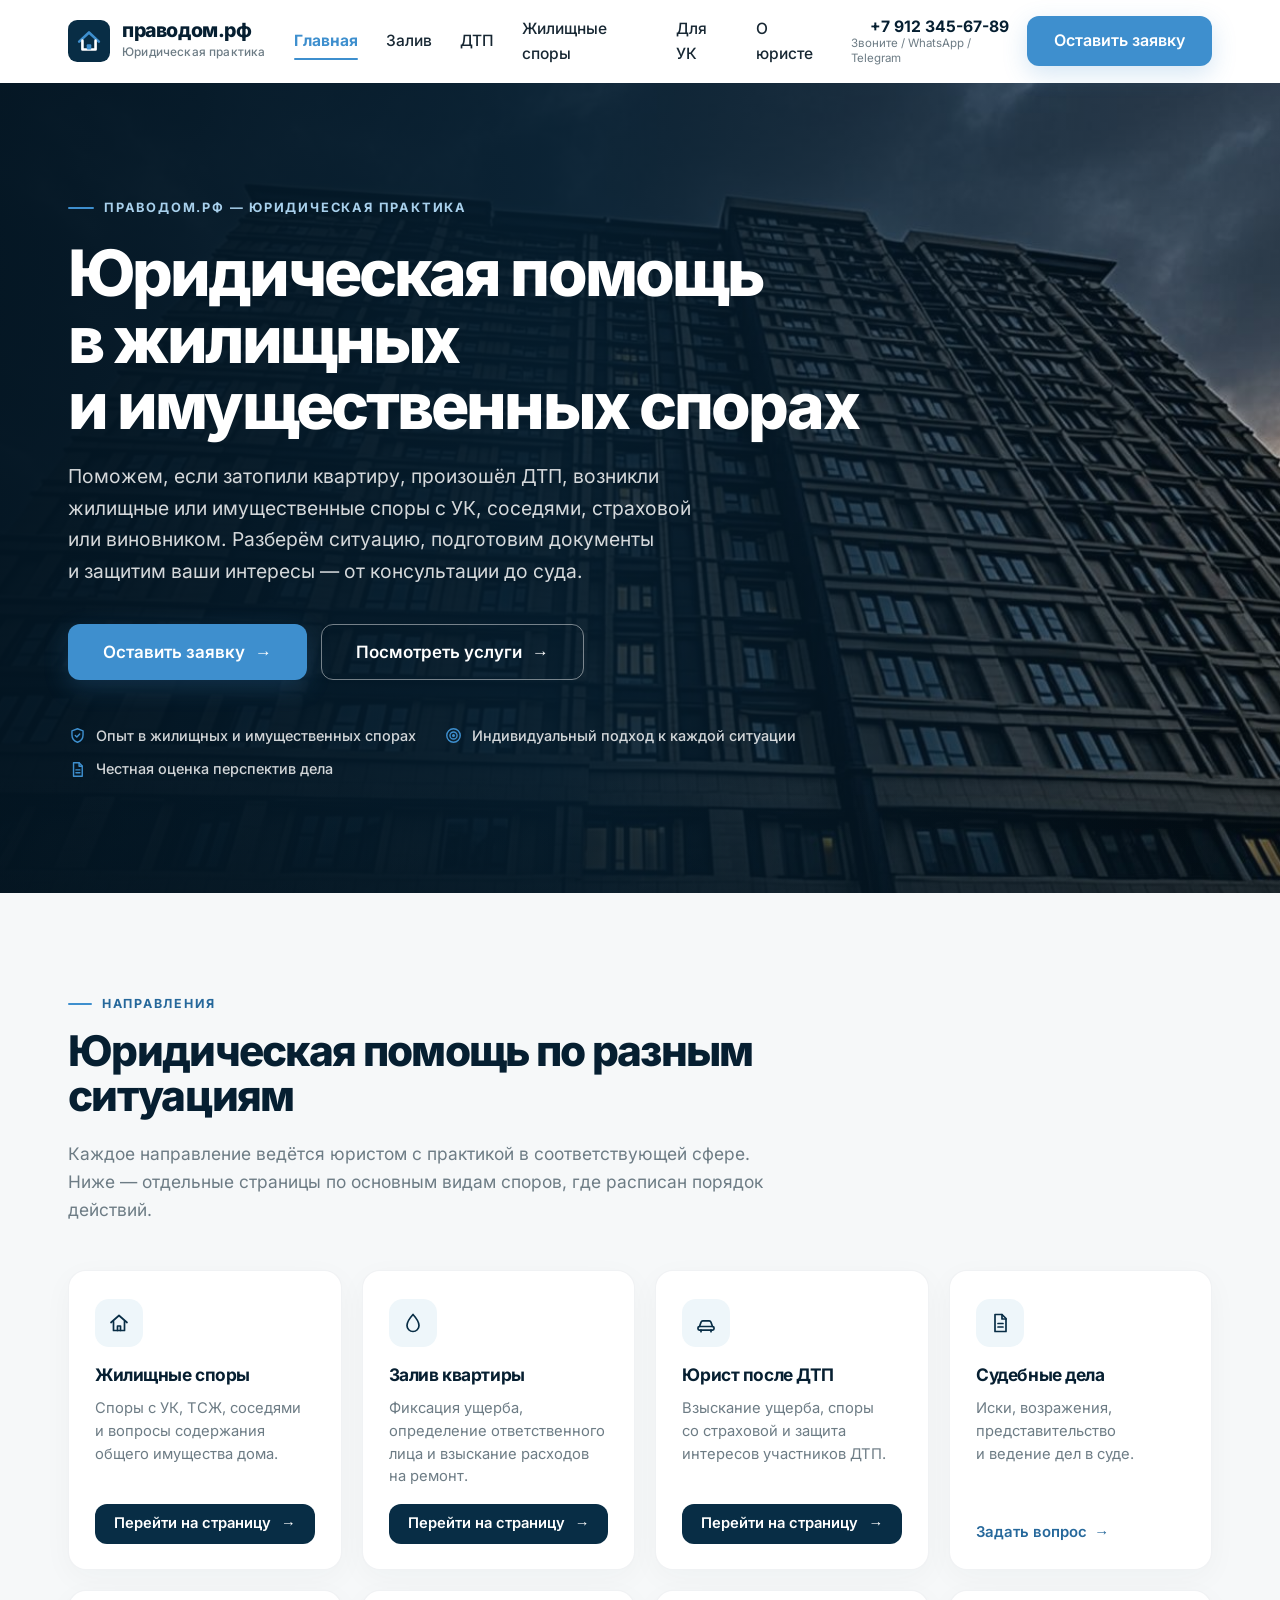
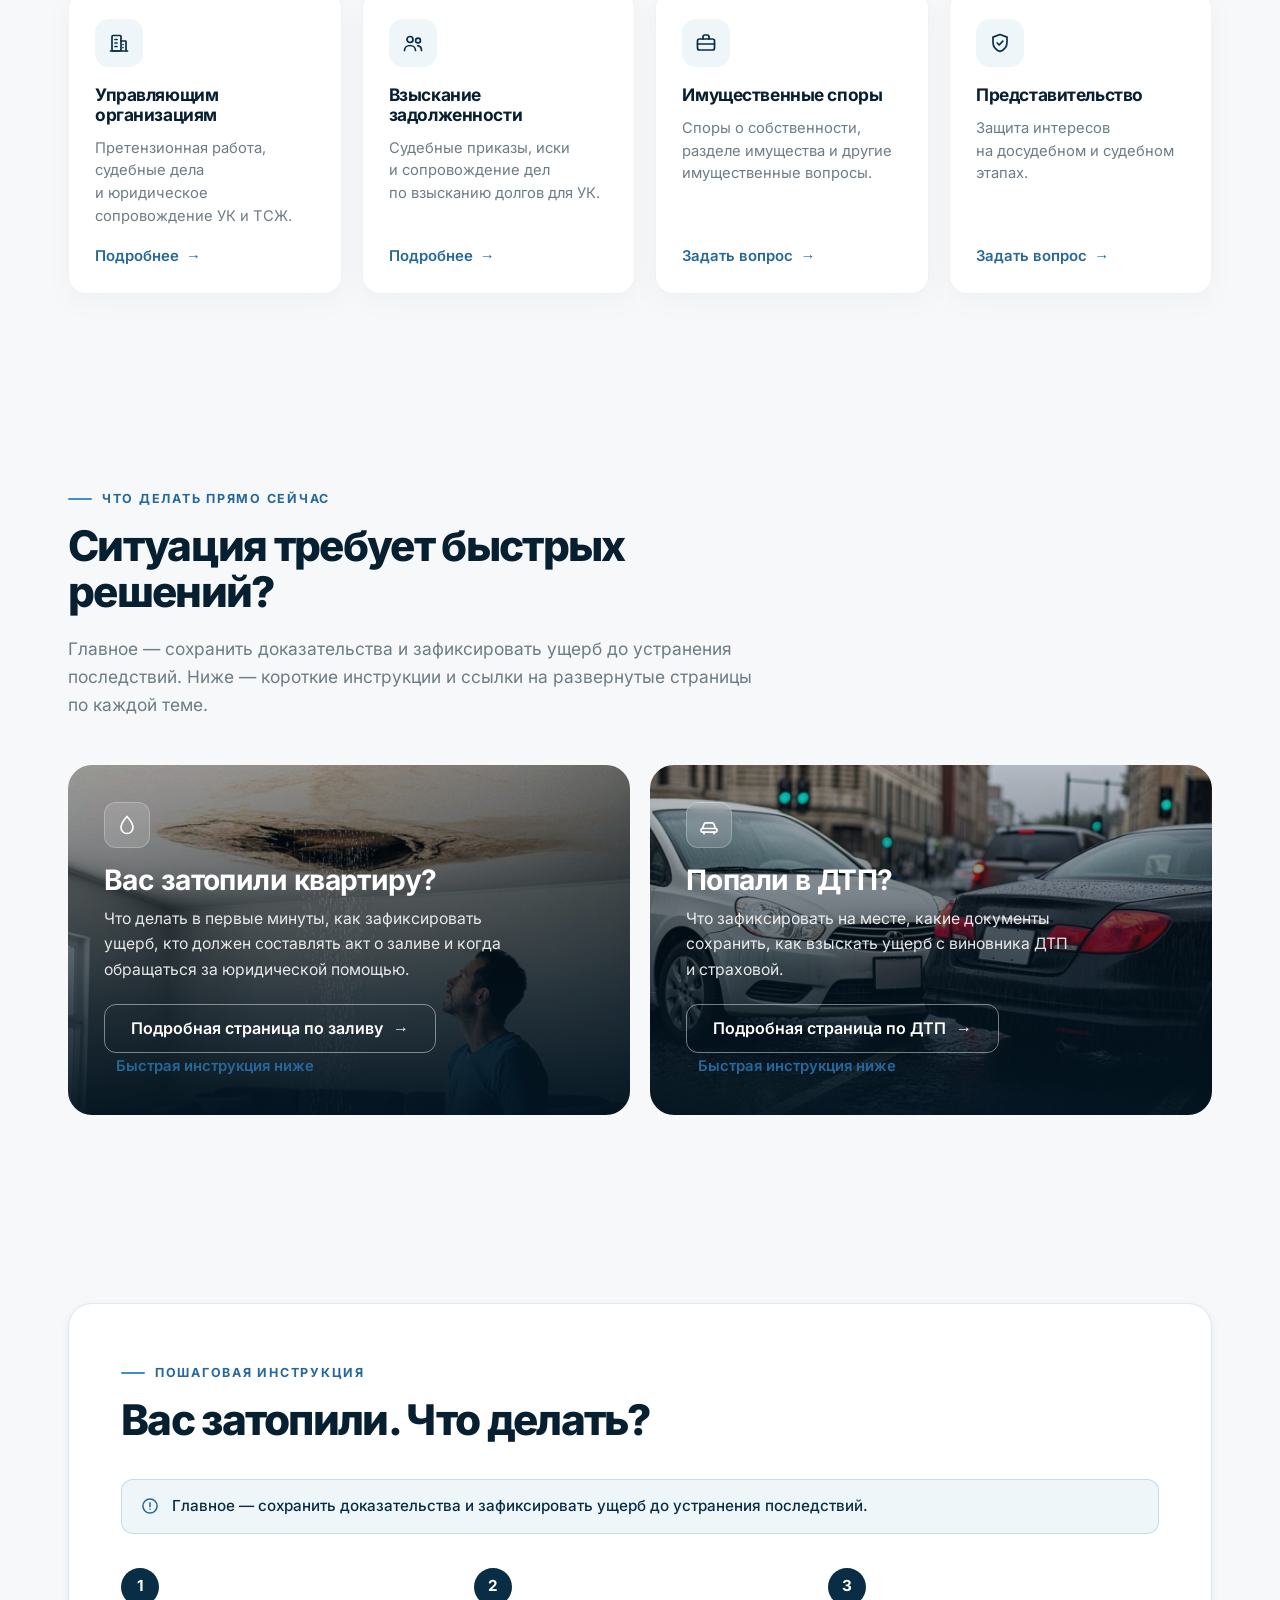
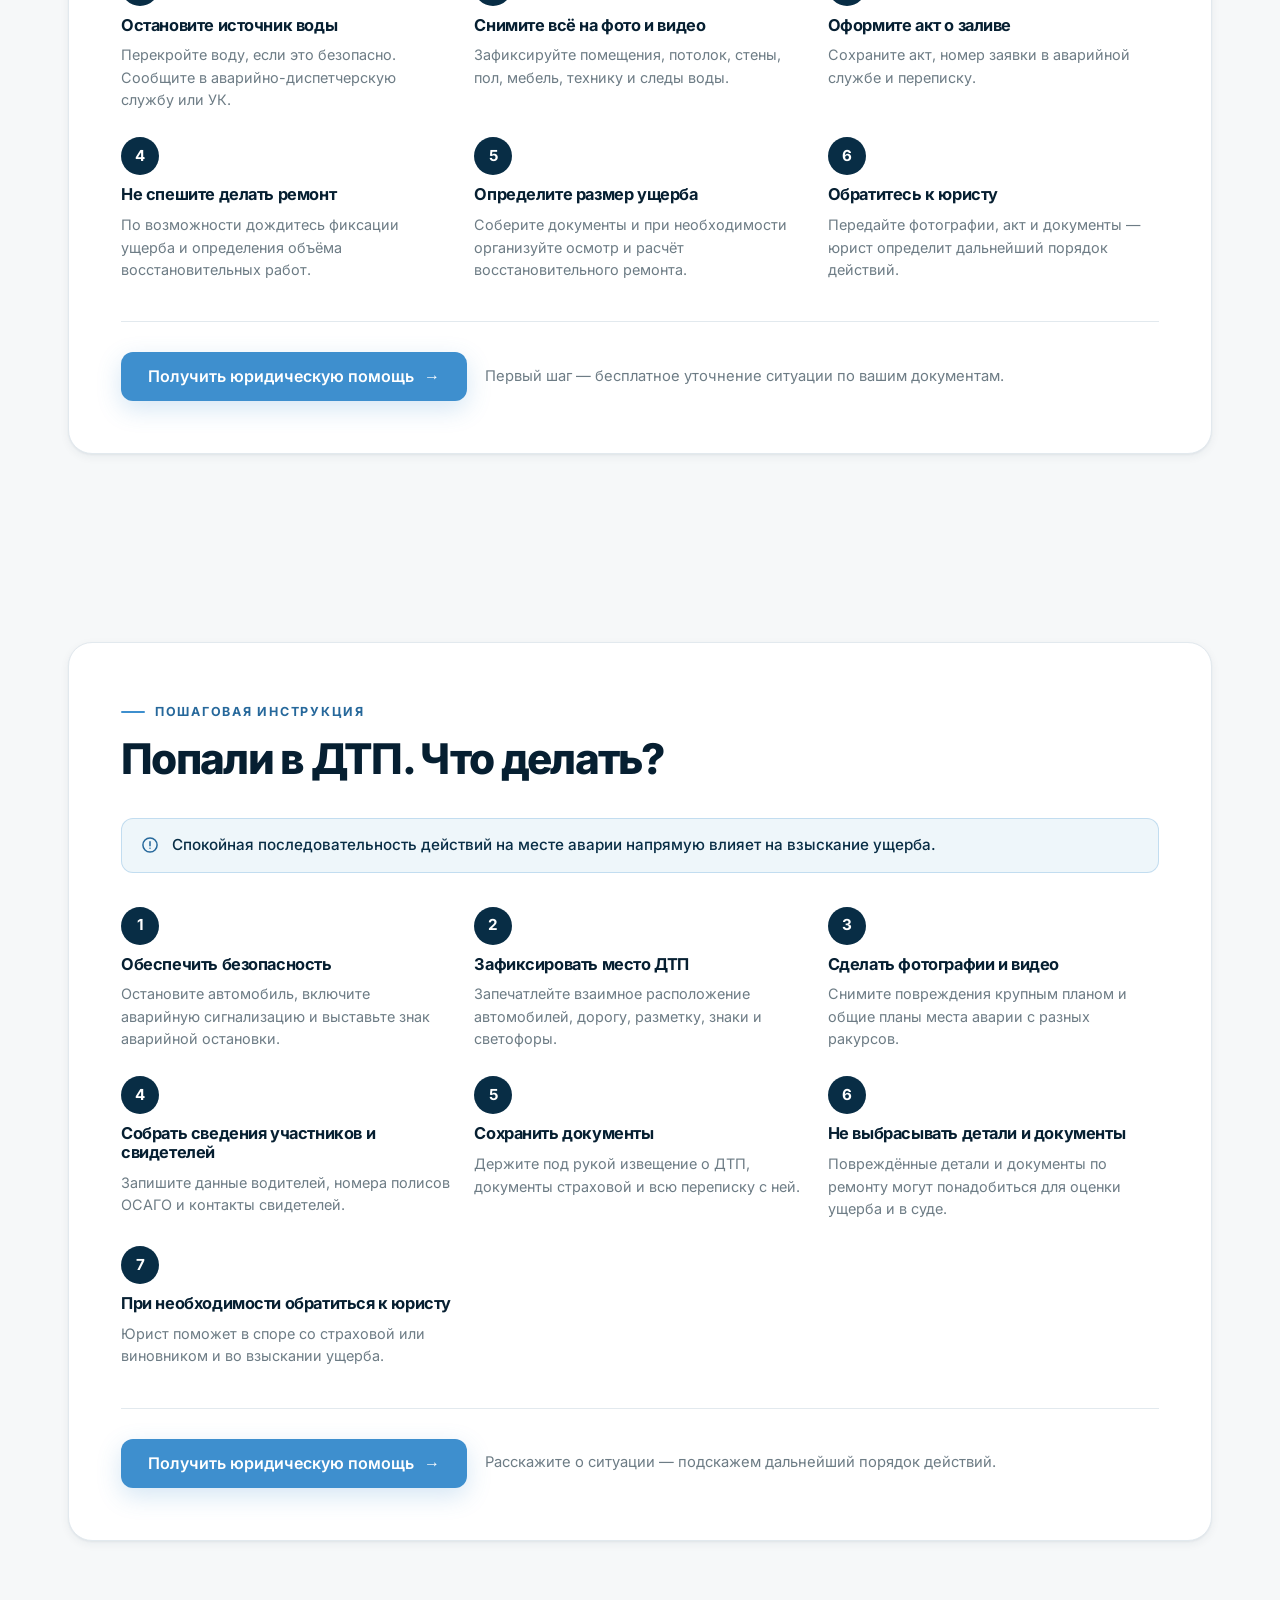
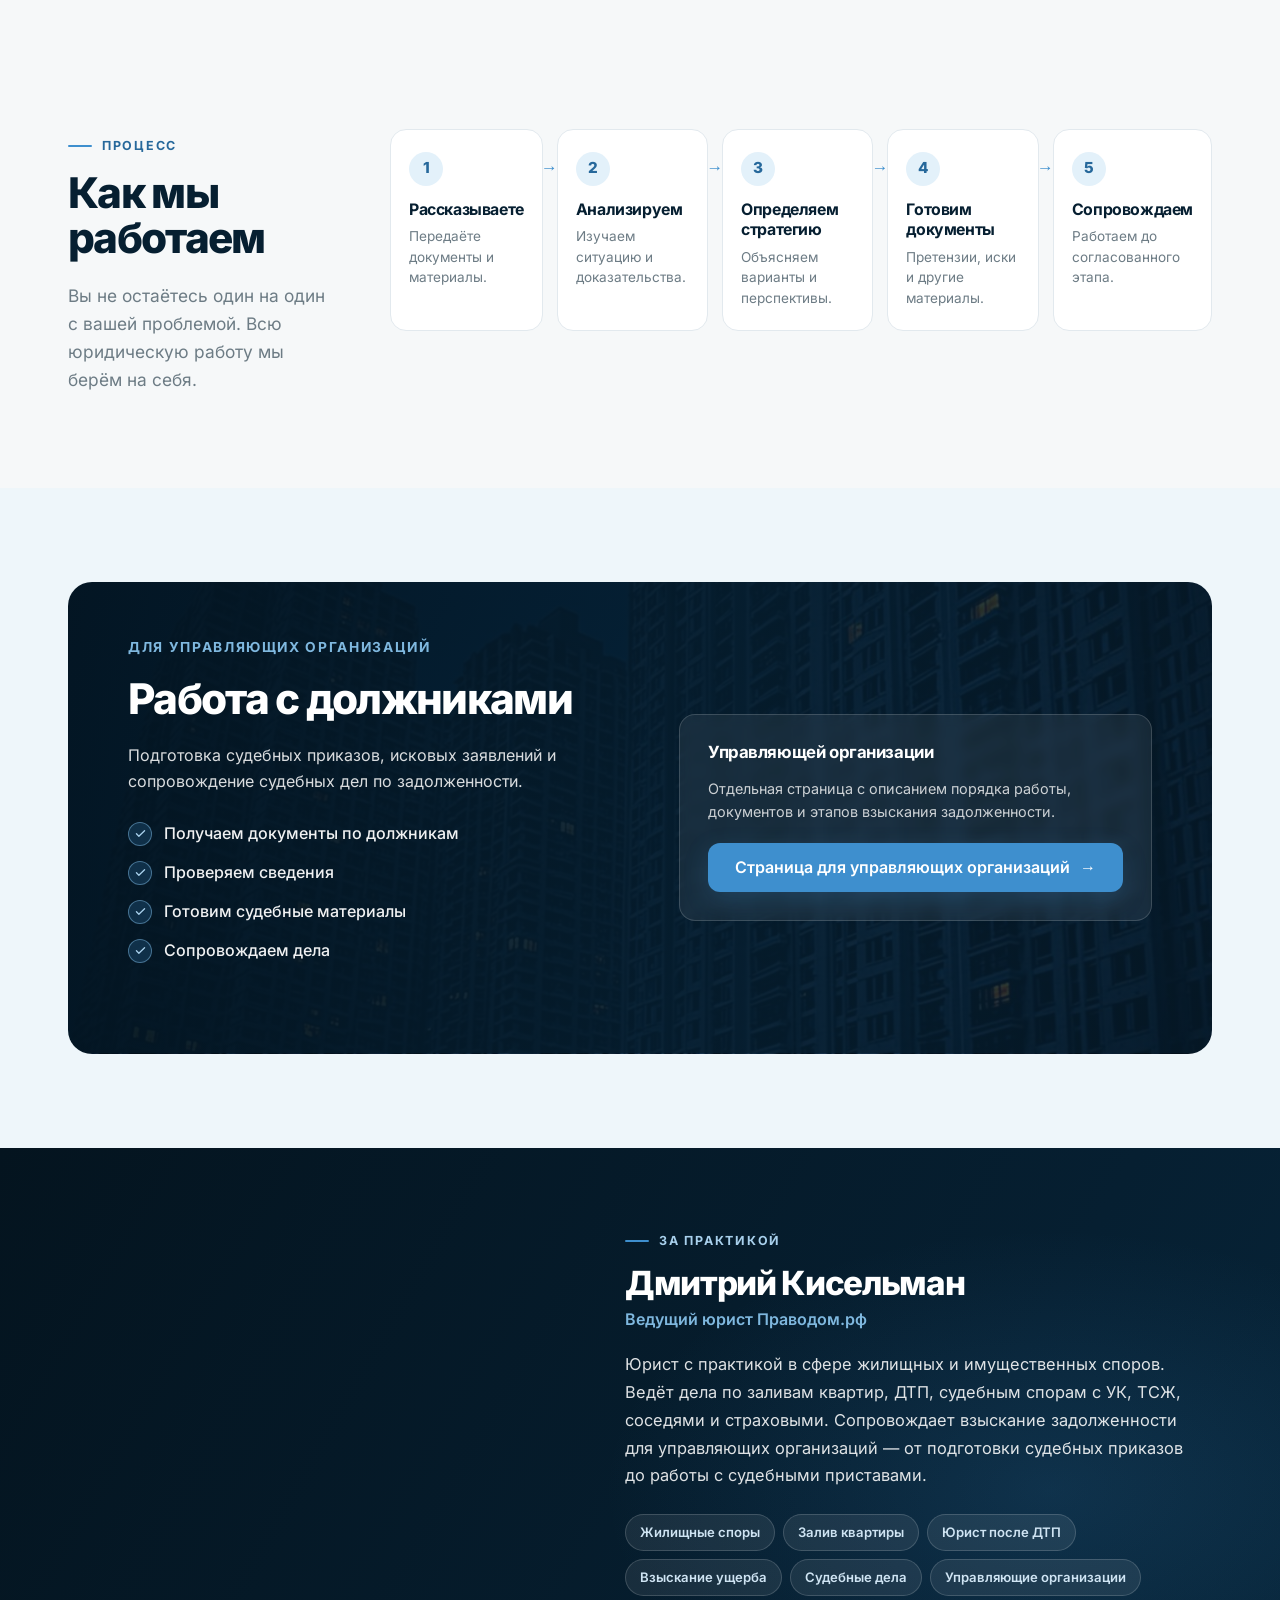
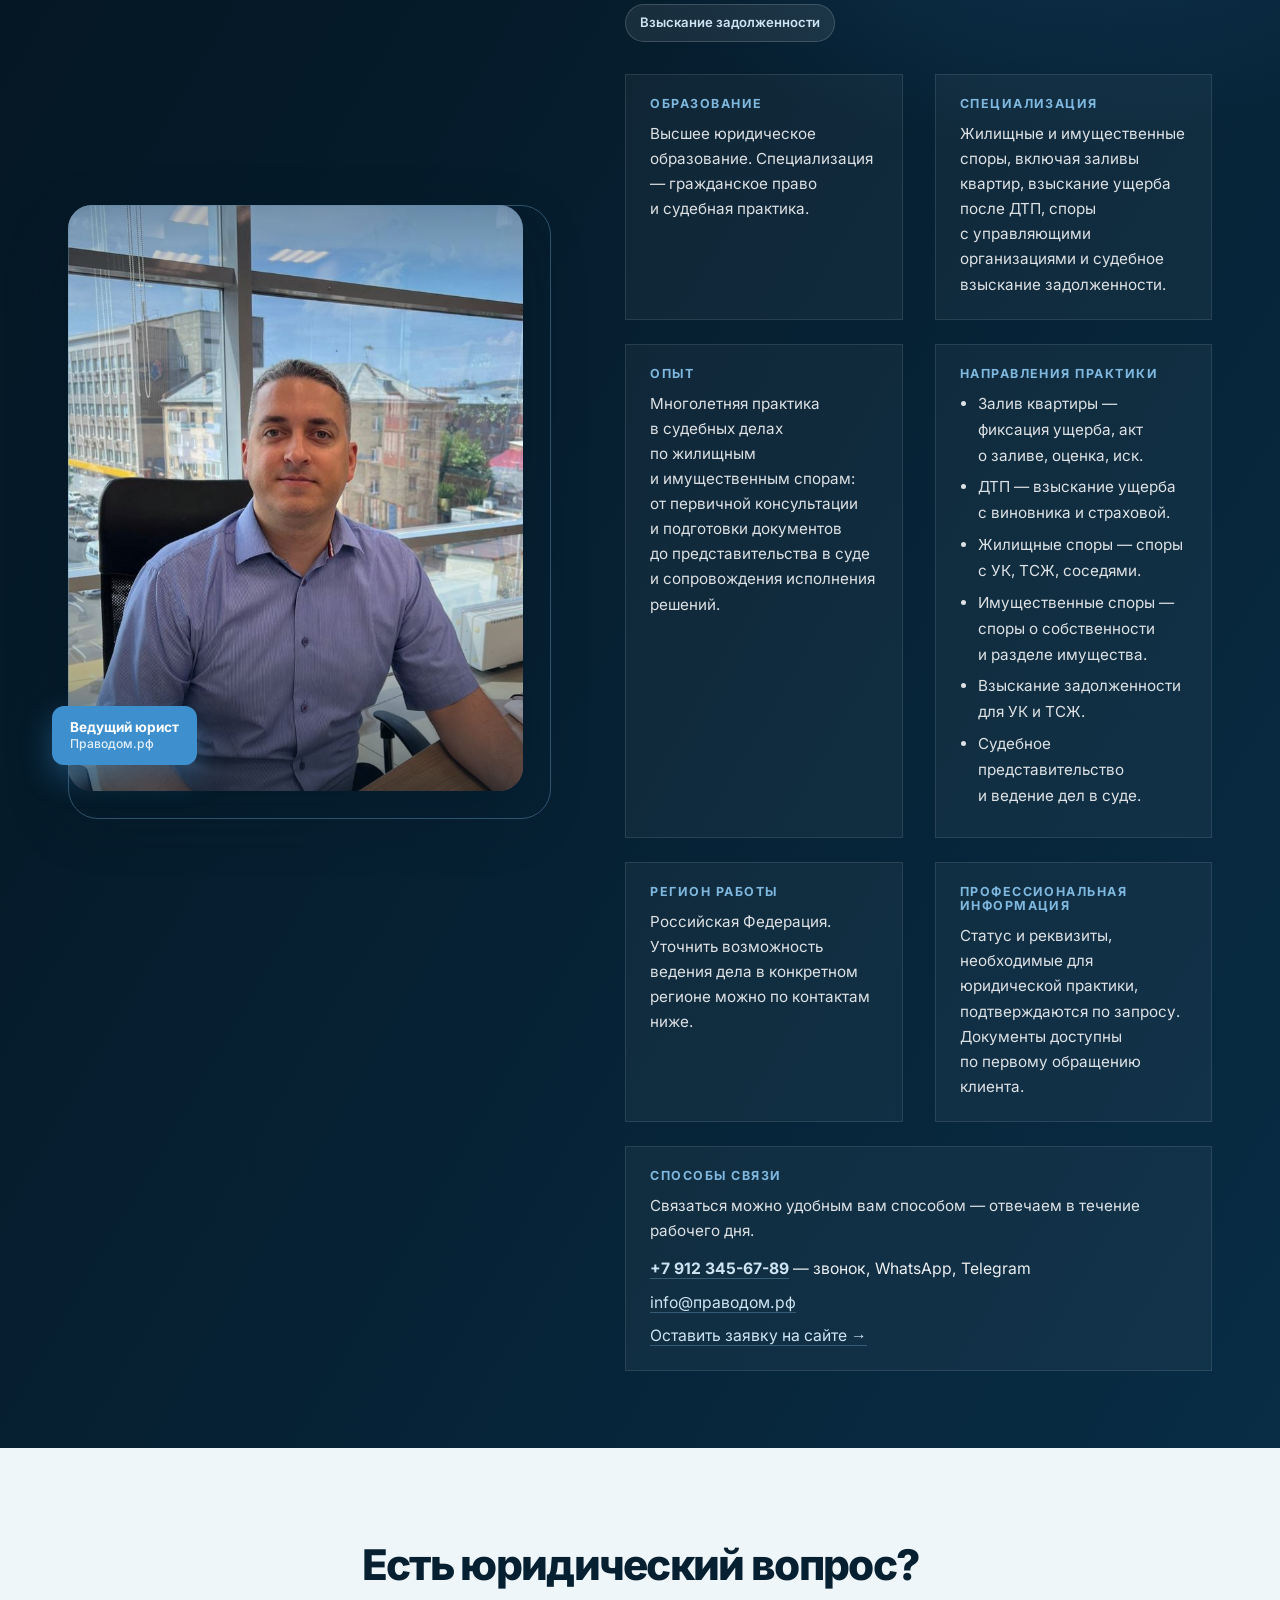
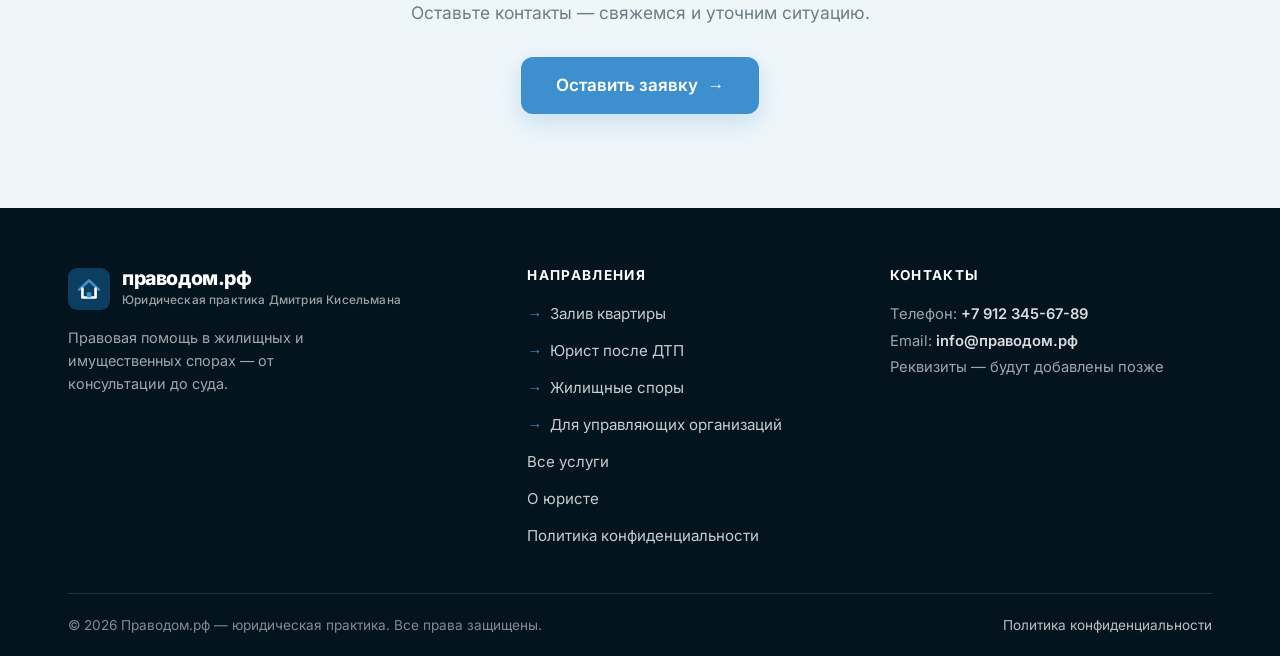
==== commit 853cd918: "Add files via upload" ====
--- a/index.html
+++ b/index.html
@@ -108,6 +108,43 @@
     ]
   }
   </script>
+  <script src="https://challenges.cloudflare.com/turnstile/v0/api.js" async defer></script>
+  <!-- ================= Security Headers (через meta) ================= -->
+  <meta http-equiv="Content-Security-Policy" content="default-src 'self'; script-src 'self' 'unsafe-inline' https://challenges.cloudflare.com https://www.googletagmanager.com https://mc.yandex.ru; style-src 'self' 'unsafe-inline' https://challenges.cloudflare.com; img-src 'self' data: blob: https://mc.yandex.ru https://www.google-analytics.com; font-src 'self' data:; connect-src 'self' https://pravodom-lead.paffnyters.workers.dev https://challenges.cloudflare.com https://ncuthxvxiwghjgduchhc.supabase.co https://mc.yandex.ru https://www.google-analytics.com https://www.googletagmanager.com; frame-src https://challenges.cloudflare.com; object-src 'none'; base-uri 'self'; form-action 'self'; frame-ancestors 'none';">
+  <meta name="referrer" content="strict-origin-when-cross-origin">
+  <meta http-equiv="X-Content-Type-Options" content="nosniff">
+  <meta name="color-scheme" content="light">
+  <meta name="permissions-policy" content="camera=(), microphone=(), geolocation=(), payment=(), usb=(), magnetometer=(), gyroscope=(), accelerometer=(), interest-cohort=()">
+
+  <!-- ================= Yandex.Metrika ================= -->
+  <!-- Замените XXXXXXXXXX на номер вашего счётчика Yandex.Metrika -->
+  <script type="text/javascript">
+    (function(m,e,t,r,i,k,a){m[i]=m[i]||function(){(m[i].a=m[i].a||[]).push(arguments)};
+    m[i].l=1*new Date();
+    for (var j = 0; j < document.scripts.length; j++) {if (document.scripts[j].src === r) { return; }}
+    k=e.createElement(t),a=e.getElementsByTagName(t)[0],k.async=1,k.src=r,a.parentNode.insertBefore(k,a)})
+    (window, document, "script", "https://mc.yandex.ru/metrika/tag.js", "ym");
+    ym(XXXXXXXXXX, "init", {
+      clickmap:true,
+      trackLinks:true,
+      accurateTrackBounce:true,
+      webvisor:true
+    });
+  </script>
+  <noscript>
+    <div><img src="https://mc.yandex.ru/watch/XXXXXXXXXX" style="position:absolute; left:-9999px;" alt="" /></div>
+  </noscript>
+
+  <!-- ================= Google Analytics 4 ================= -->
+  <!-- Замените G-XXXXXXXXXX на ваш Measurement ID -->
+  <script async src="https://www.googletagmanager.com/gtag/js?id=G-XXXXXXXXXX"></script>
+  <script>
+    window.dataLayer = window.dataLayer || [];
+    function gtag(){dataLayer.push(arguments);}
+    gtag('js', new Date());
+    gtag('config', 'G-XXXXXXXXXX', { 'anonymize_ip': true });
+  </script>
+
 </head>
 <body>
 
@@ -127,10 +164,11 @@
       </span>
     </a>
     <nav class="nav" aria-label="Основная навигация">
-      <a class="nav__link" href="zalyv/">Залив</a>
-      <a class="nav__link" href="dtp/">ДТП</a>
-      <a class="nav__link" href="zhilishchnye-spory/">Жилищные споры</a>
-      <a class="nav__link" href="dolgi/">Для УК</a>
+      <a class="nav__link" href="/">Главная</a>
+      <a class="nav__link" href="/zalyv/">Залив</a>
+      <a class="nav__link" href="/dtp/">ДТП</a>
+      <a class="nav__link" href="/zhilishchnye-spory/">Жилищные споры</a>
+      <a class="nav__link" href="/dolgi/">Для УК</a>
       <a class="nav__link" href="#yurist">О юристе</a>
     </nav>
     <div class="header__right">
@@ -144,10 +182,11 @@
     </div>
   </div>
   <div class="mobile-menu">
-    <a href="zalyv/">Залив квартиры</a>
-    <a href="dtp/">Юрист после ДТП</a>
-    <a href="zhilishchnye-spory/">Жилищные споры</a>
-    <a href="dolgi/">Для управляющих организаций</a>
+    <a href="/">Главная</a>
+    <a href="/zalyv/">Залив квартиры</a>
+    <a href="/dtp/">Юрист после ДТП</a>
+    <a href="/zhilishchnye-spory/">Жилищные споры</a>
+    <a href="/dolgi/">Для управляющих организаций</a>
     <a href="#yurist">О юристе</a>
     <a href="tel:+79123456789">+7 912 345-67-89</a>
     <button class="btn btn--primary" type="button" data-modal-open>Оставить заявку</button>
@@ -685,7 +724,7 @@
             <span class="consent__text">Соглашаюсь на обработку персональных данных в&nbsp;соответствии с&nbsp;<a href="privacy.html" target="_blank" rel="noopener">политикой конфиденциальности</a>.</span>
           </label>
         <!-- Cloudflare Turnstile: анти-бот/анти-DDoS проверка -->
-        <div class="cf-turnstile" data-sitekey="REPLACE_WITH_TURNSTILE_SITEKEY" data-theme="light"></div>
+        <div class="cf-turnstile" data-sitekey="0x4AAAAAAE9_oedsHKGV35CN" data-theme="light"></div>
 
         <button class="btn btn--primary form__submit" type="submit" disabled>Отправить заявку</button>
           <p class="form__note">Нажимая «Отправить заявку», вы соглашаетесь на обработку персональных данных.</p>
--- a/assets/style.css
+++ b/assets/style.css
@@ -101,6 +101,10 @@
 .nav__link::after{content:"";position:absolute;left:0;bottom:0;width:0;height:2px;background:var(--cta);border-radius:2px;transition:width .22s ease}
 .nav__link:hover{color:var(--navy-800)}
 .nav__link:hover::after{width:100%}
+/* Активная страница в навигации */
+.nav__link--active{color:var(--cta);font-weight:700}
+.nav__link--active::after{width:100%}
+.nav__link--active:hover{color:var(--cta-strong)}
 .header__right{display:flex;align-items:center;gap:18px;margin-left:auto}
 .nav + .header__right{margin-left:0}
 .header__phone{display:flex;flex-direction:column;align-items:flex-end;line-height:1.25}
@@ -284,6 +288,7 @@
 .lawyer__badge{
   position:absolute;left:-16px;bottom:26px;background:var(--cta);color:#fff;border-radius:12px;
   padding:12px 18px;font-size:.85rem;font-weight:700;box-shadow:0 12px 30px rgba(62,143,206,.4);line-height:1.35;
+  z-index:3;                       /* выше ::after градиента фото */
 }
 .lawyer__badge small{display:block;font-weight:500;color:rgba(255,255,255,.85);font-size:.76rem}
 .lawyer .eyebrow{color:#A8D0EC}
@@ -335,6 +340,80 @@
 .cta-final{text-align:center}
 .cta-final .sec-lead{margin:0 auto 30px;max-width:480px}
 .cta-final h2{margin-bottom:12px}
+
+/* -------- Плашка «Работаем только удалённо» (на /dolgi/) -------- */
+.remote-banner{
+  display:grid;
+  grid-template-columns:auto 1fr;
+  gap:24px;
+  align-items:flex-start;
+  background:linear-gradient(135deg,#082D45 0%,#0C3E60 100%);
+  color:#fff;
+  border-radius:var(--radius-lg);
+  padding:28px 32px;
+  margin-bottom:48px;
+  position:relative;
+  overflow:hidden;
+  border:1px solid rgba(62,143,206,.25);
+  box-shadow:0 14px 40px rgba(8,45,69,.18);
+}
+.remote-banner::before{
+  content:"";position:absolute;top:-40%;right:-10%;width:280px;height:280px;
+  background:radial-gradient(circle,rgba(62,143,206,.35) 0%,transparent 60%);
+  pointer-events:none;
+}
+.remote-banner__icon{
+  width:56px;height:56px;
+  background:var(--cta);
+  color:#fff;
+  border-radius:14px;
+  display:flex;align-items:center;justify-content:center;
+  flex-shrink:0;
+  box-shadow:0 8px 22px rgba(62,143,206,.45);
+  position:relative;z-index:1;
+}
+.remote-banner__icon svg{width:30px;height:30px}
+.remote-banner__content{position:relative;z-index:1}
+.remote-banner__title{
+  margin:0 0 10px;
+  font-size:clamp(1.15rem,1.8vw,1.4rem);
+  font-weight:800;
+  color:#fff;
+  letter-spacing:-0.01em;
+}
+.remote-banner__text{
+  margin:0 0 14px;
+  font-size:1rem;
+  line-height:1.65;
+  color:rgba(255,255,255,.88);
+  max-width:680px;
+}
+.remote-banner__list{
+  list-style:none;padding:0;margin:0;
+  display:grid;
+  grid-template-columns:repeat(auto-fit,minmax(220px,1fr));
+  gap:8px 18px;
+}
+.remote-banner__list li{
+  position:relative;
+  padding-left:22px;
+  font-size:.92rem;
+  color:rgba(255,255,255,.92);
+  line-height:1.5;
+}
+.remote-banner__list li::before{
+  content:"";position:absolute;left:0;top:8px;
+  width:8px;height:5px;
+  border-left:2px solid var(--cta);
+  border-bottom:2px solid var(--cta);
+  transform:rotate(-45deg);
+}
+@media (max-width:680px){
+  .remote-banner{grid-template-columns:1fr;padding:22px 20px}
+  .remote-banner__icon{width:48px;height:48px}
+  .remote-banner__icon svg{width:24px;height:24px}
+  .remote-banner__list{grid-template-columns:1fr}
+}
 
 /* -------- Блок цен (для /dolgi/) -------- */
 .price-block{max-width:980px;margin:0 auto}
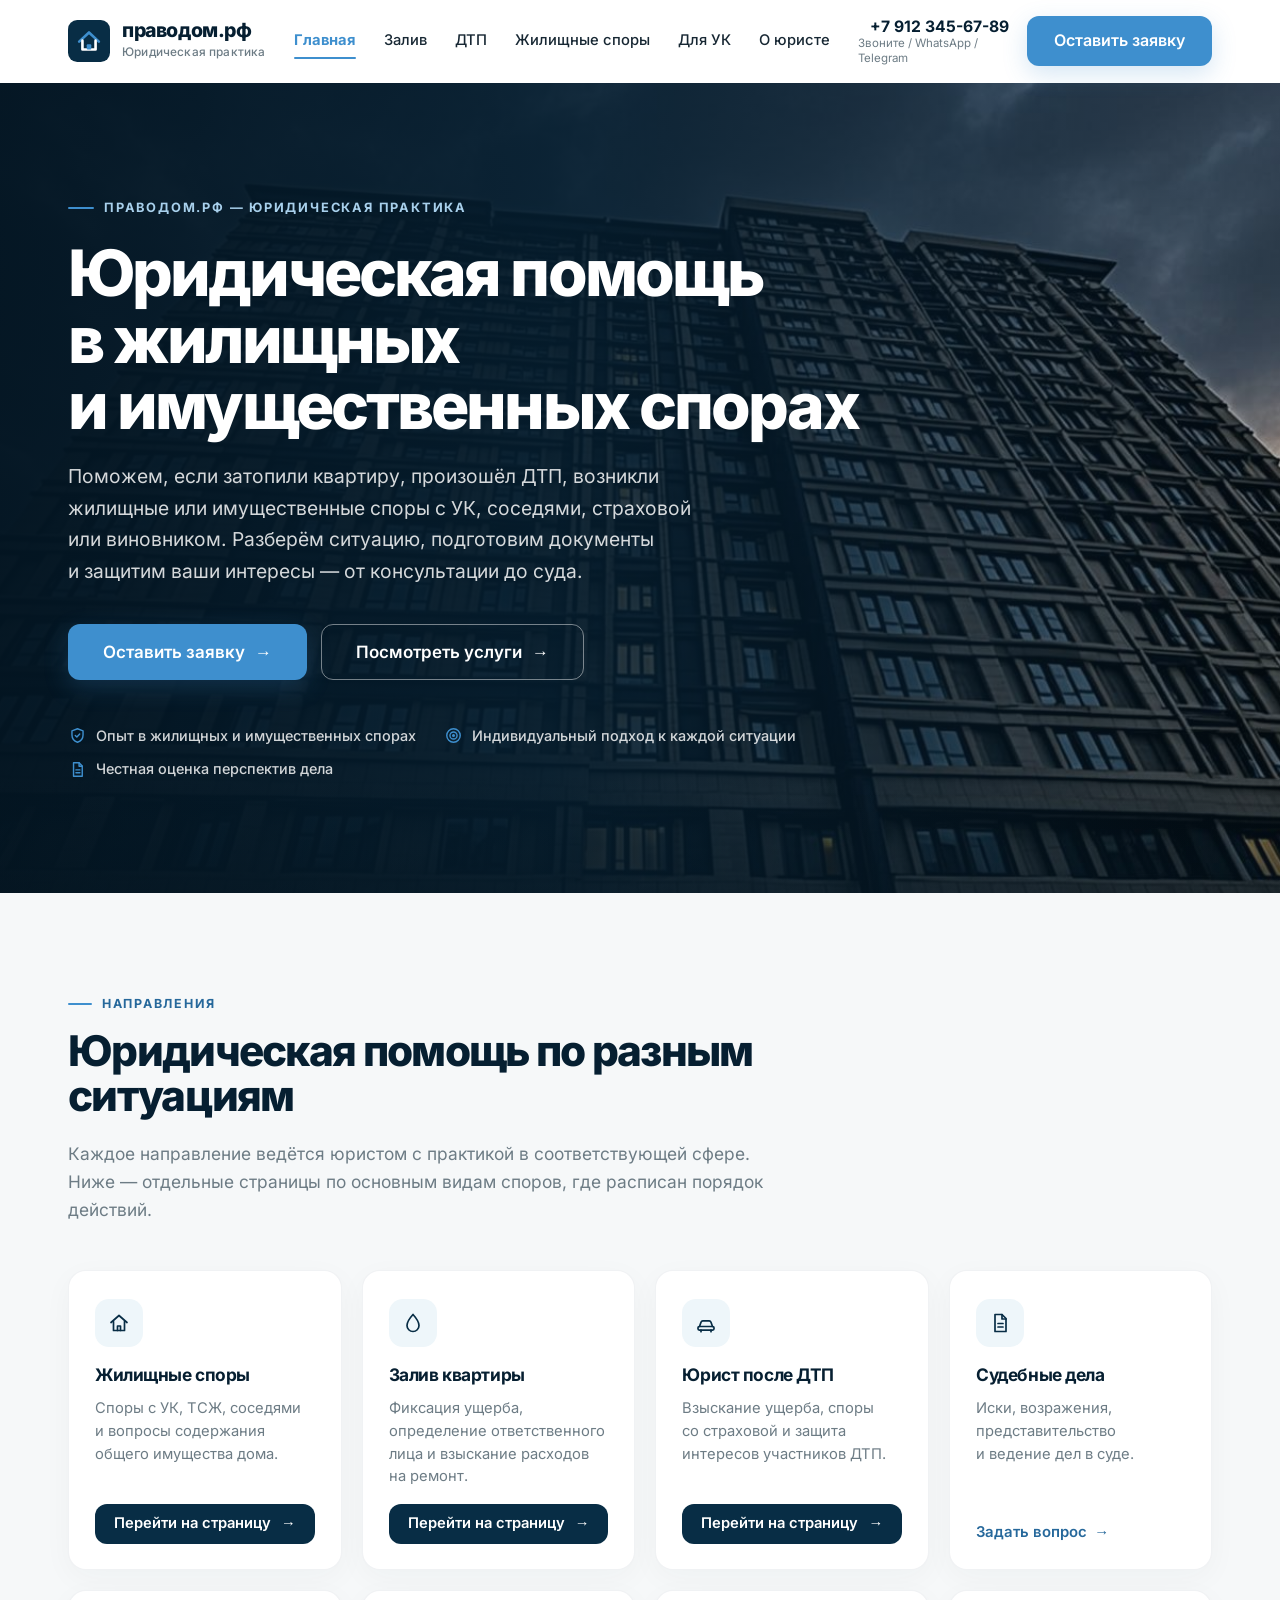
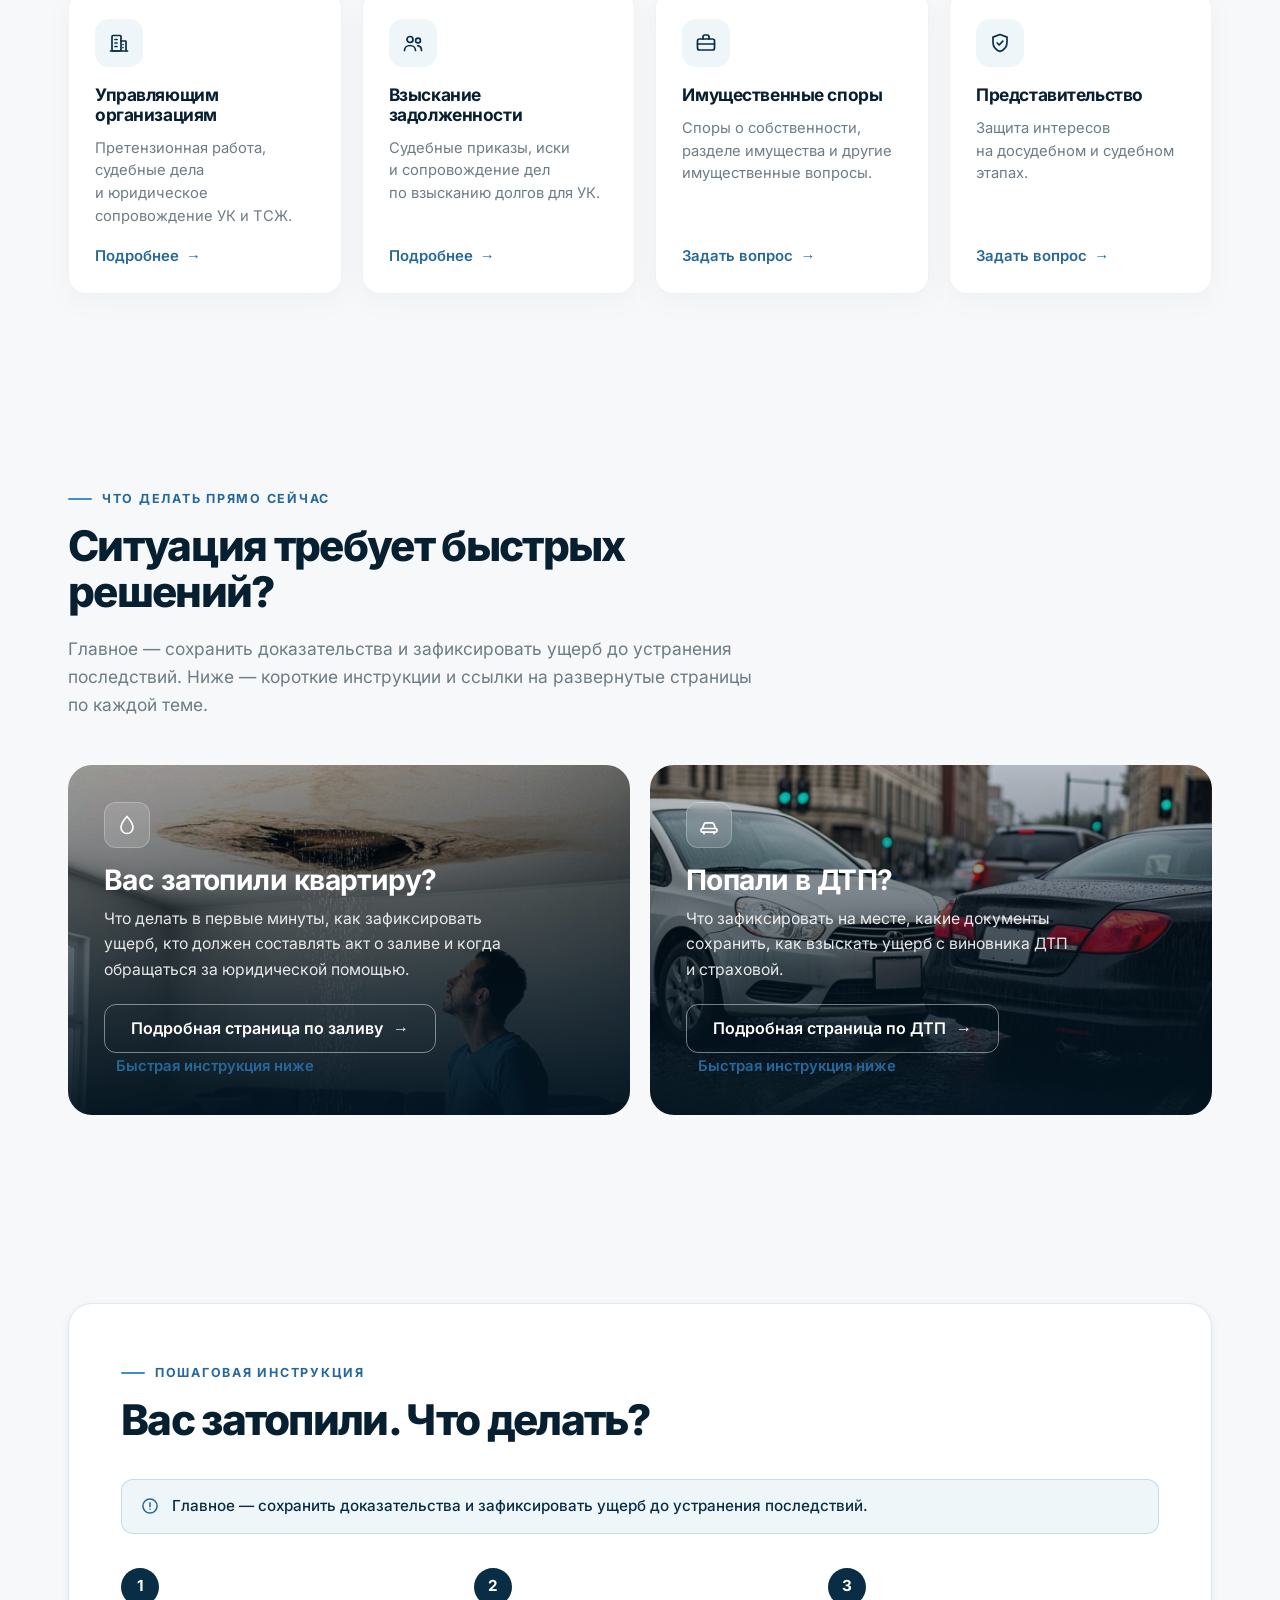
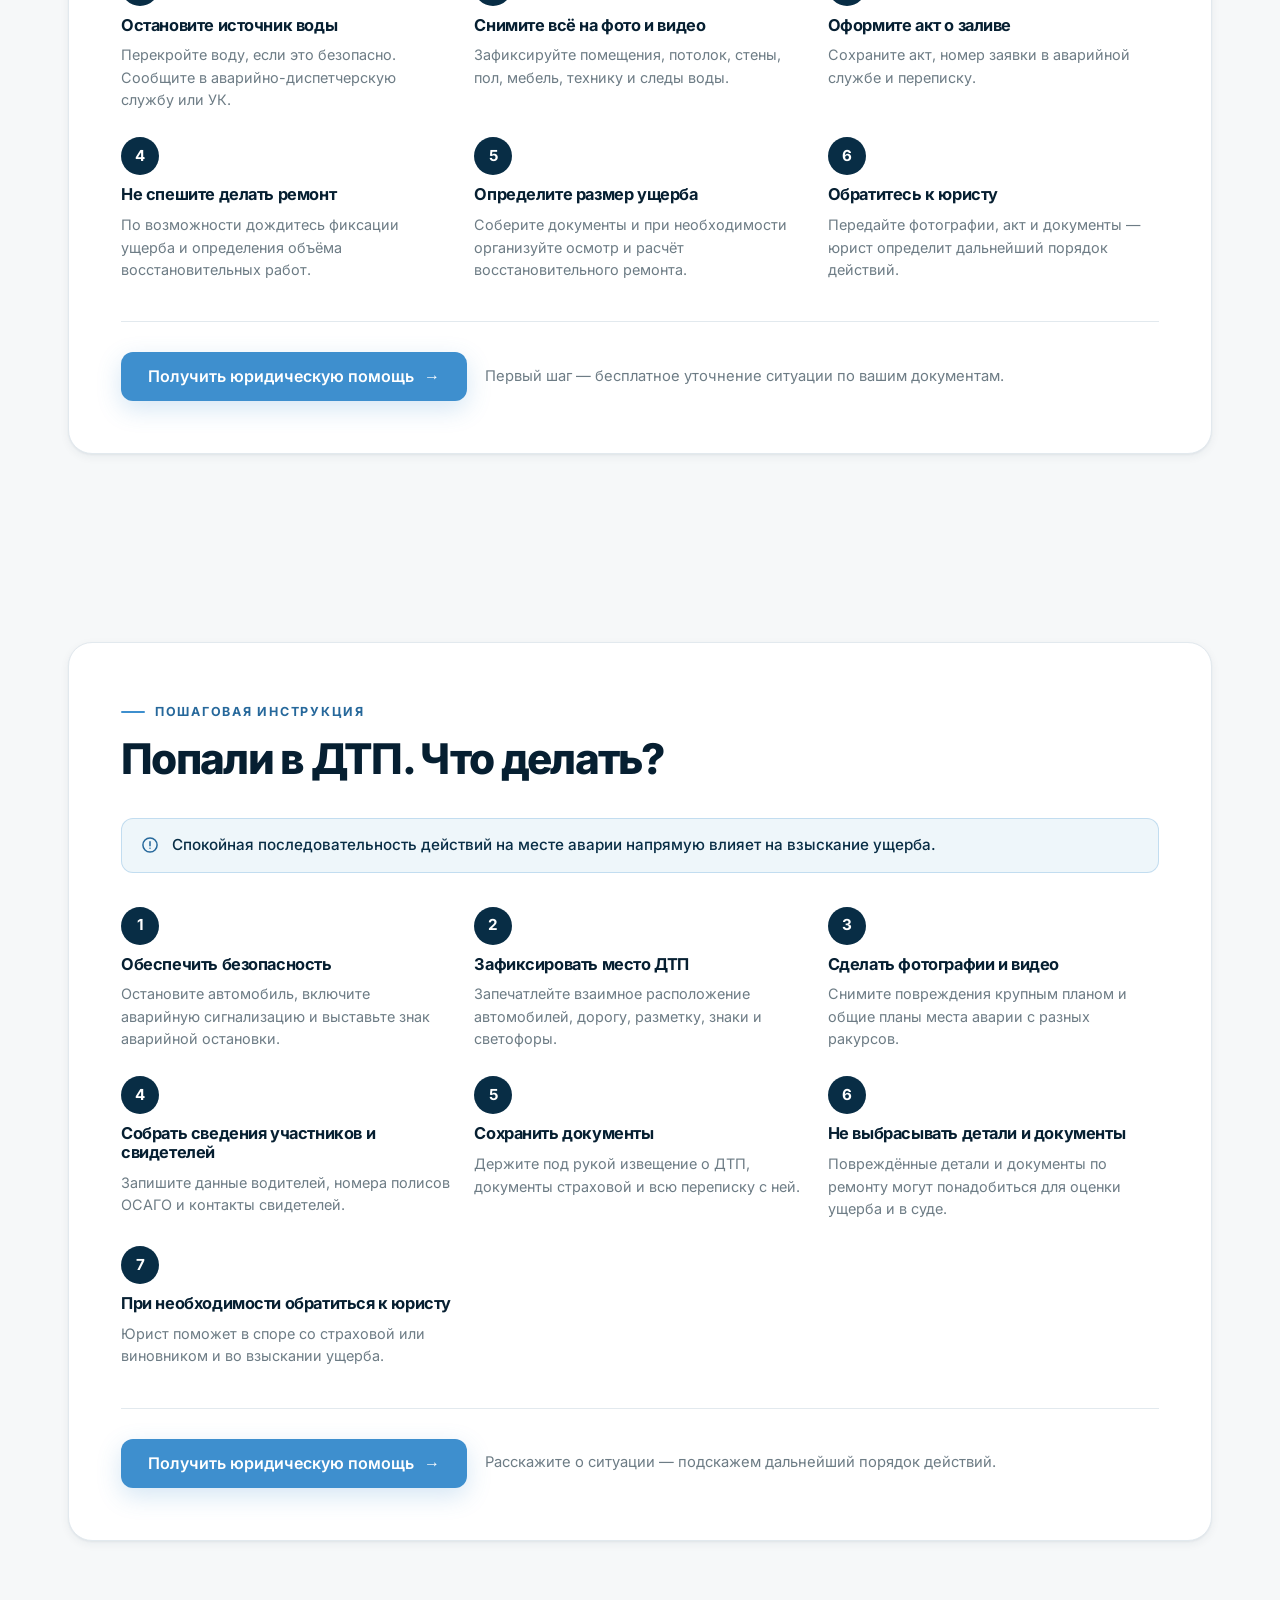
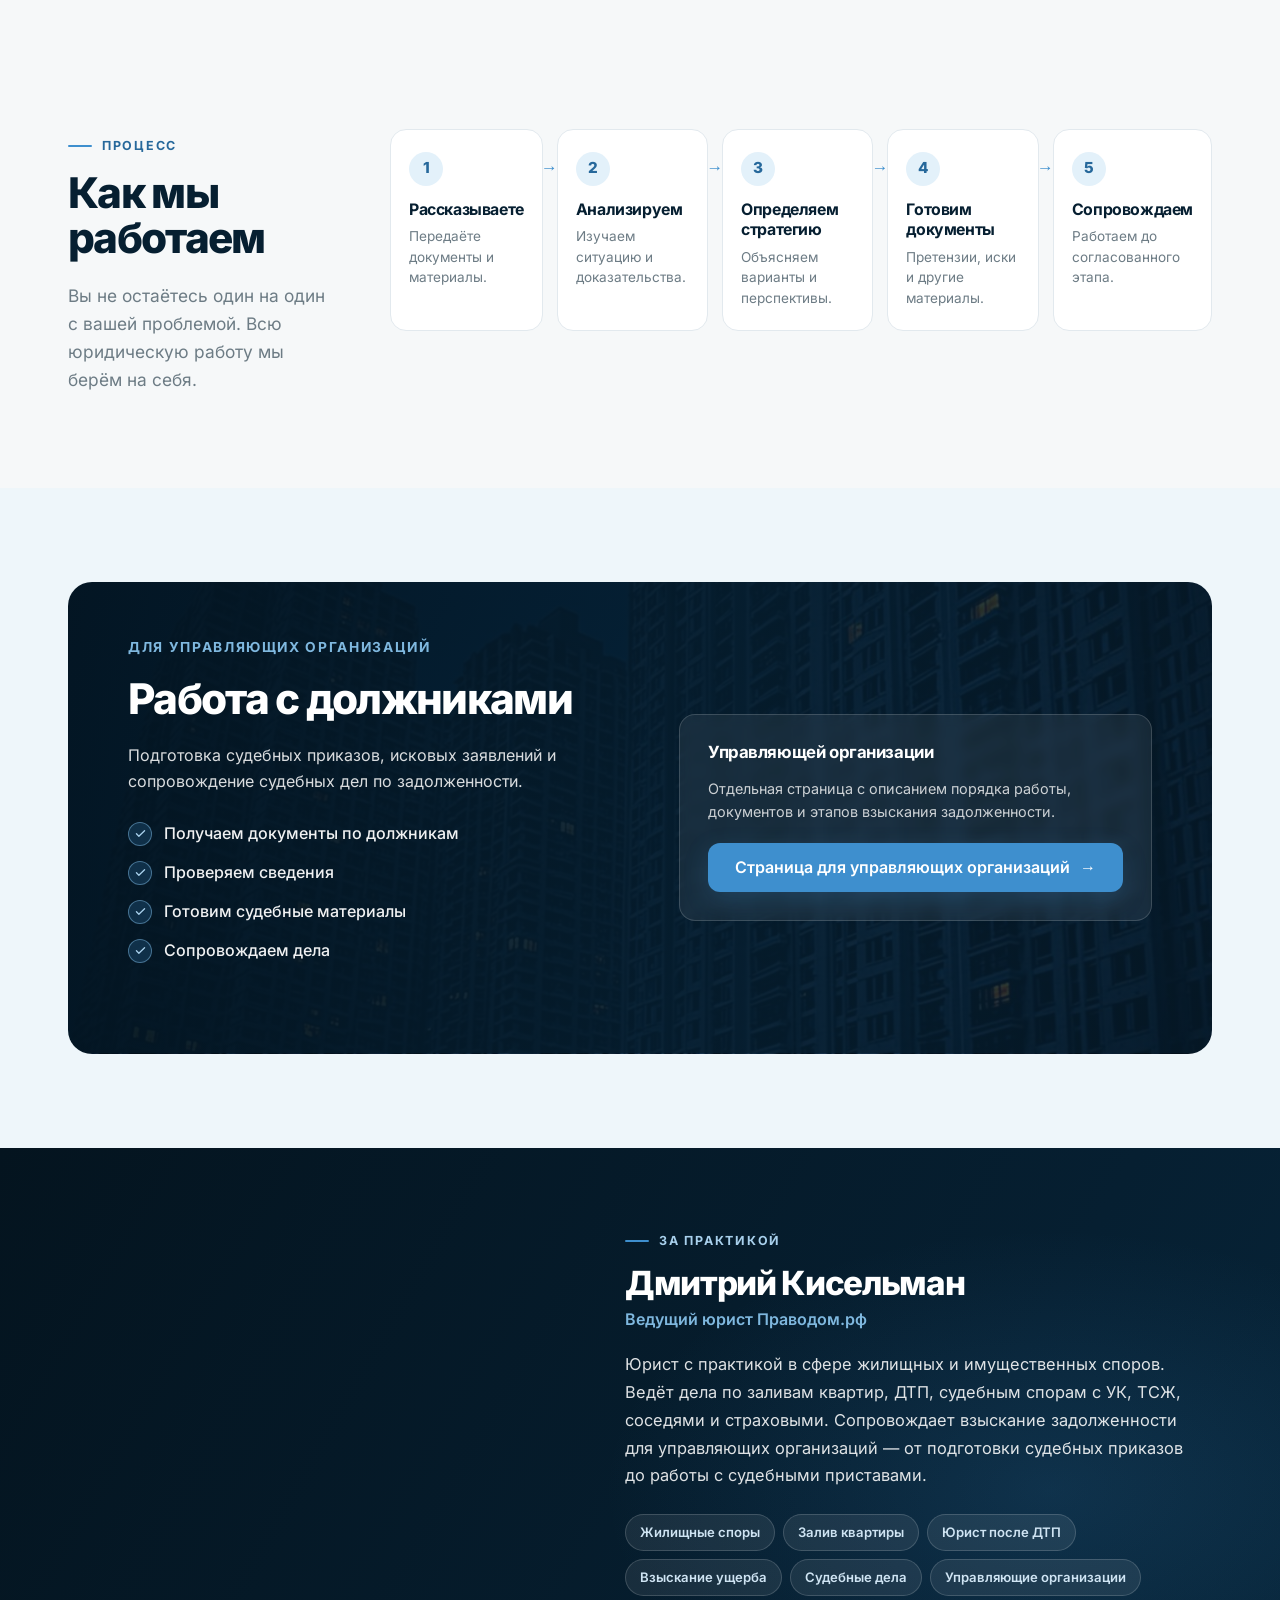
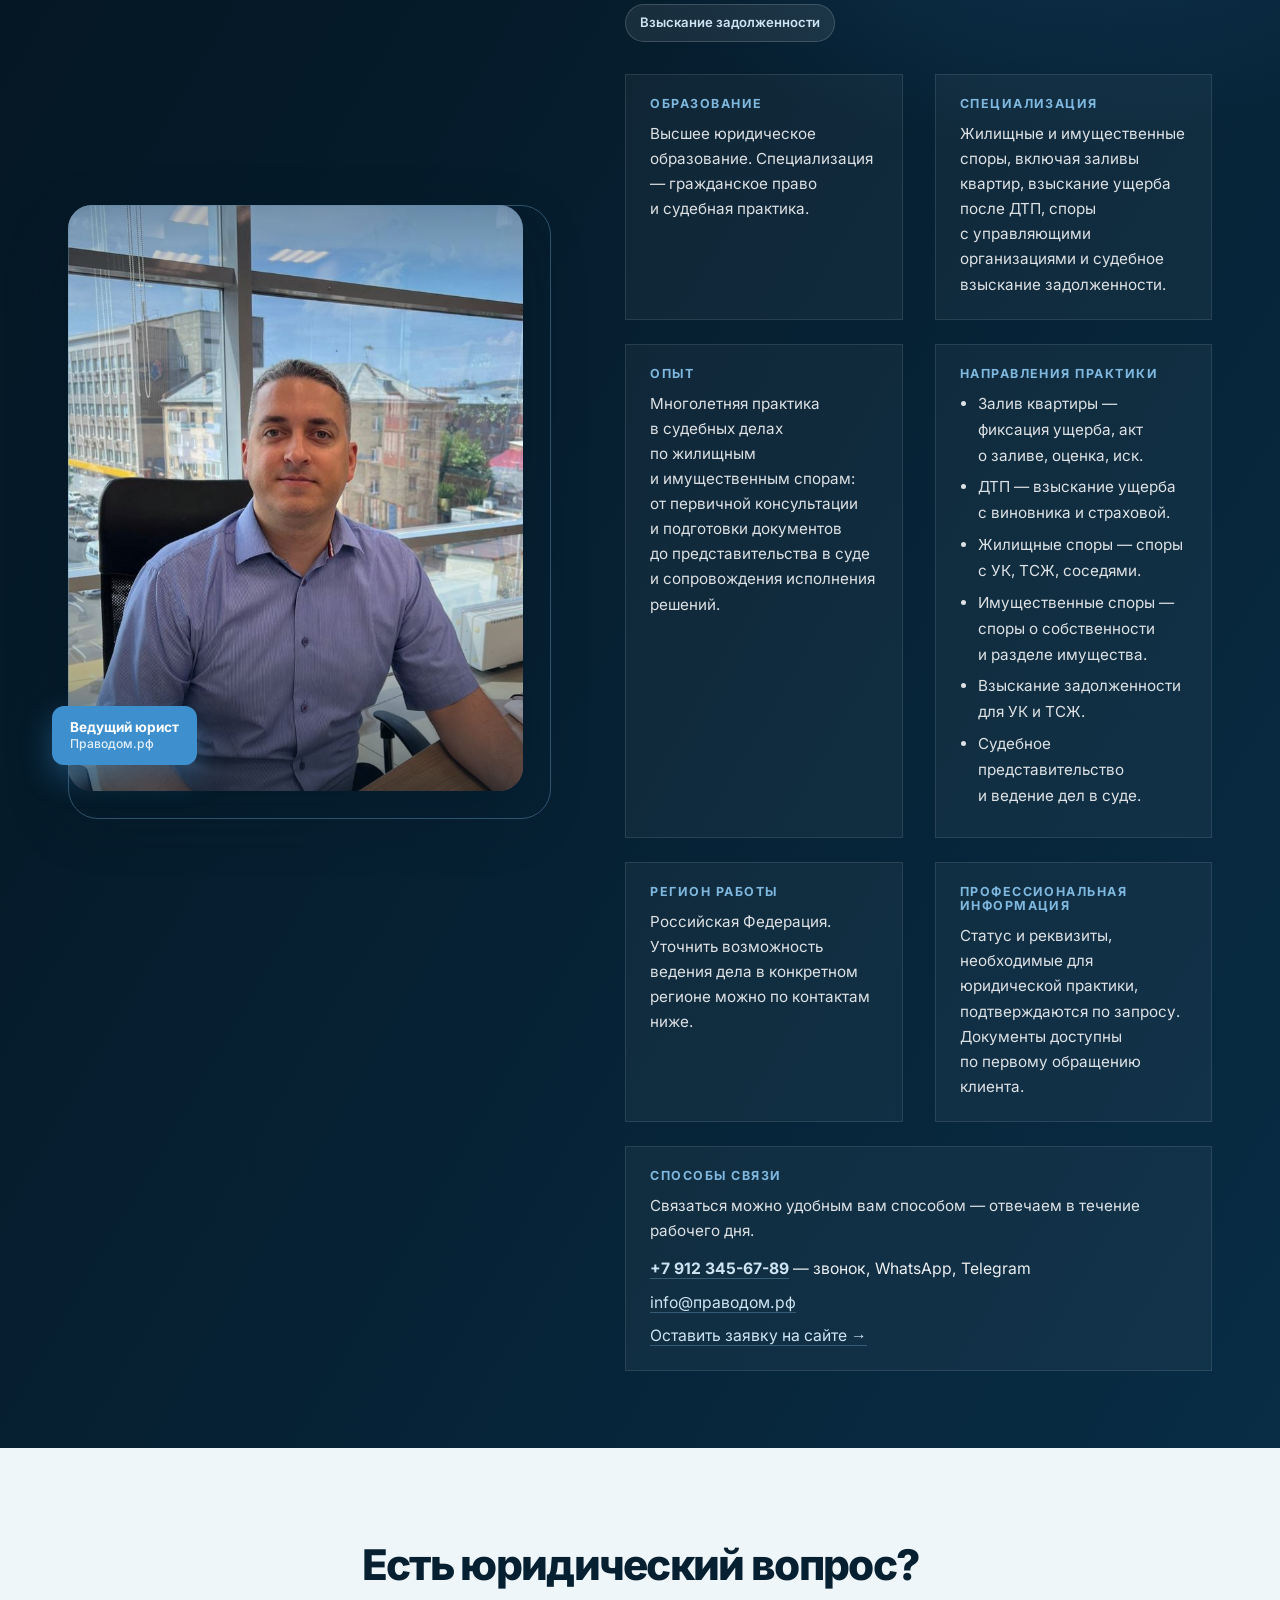
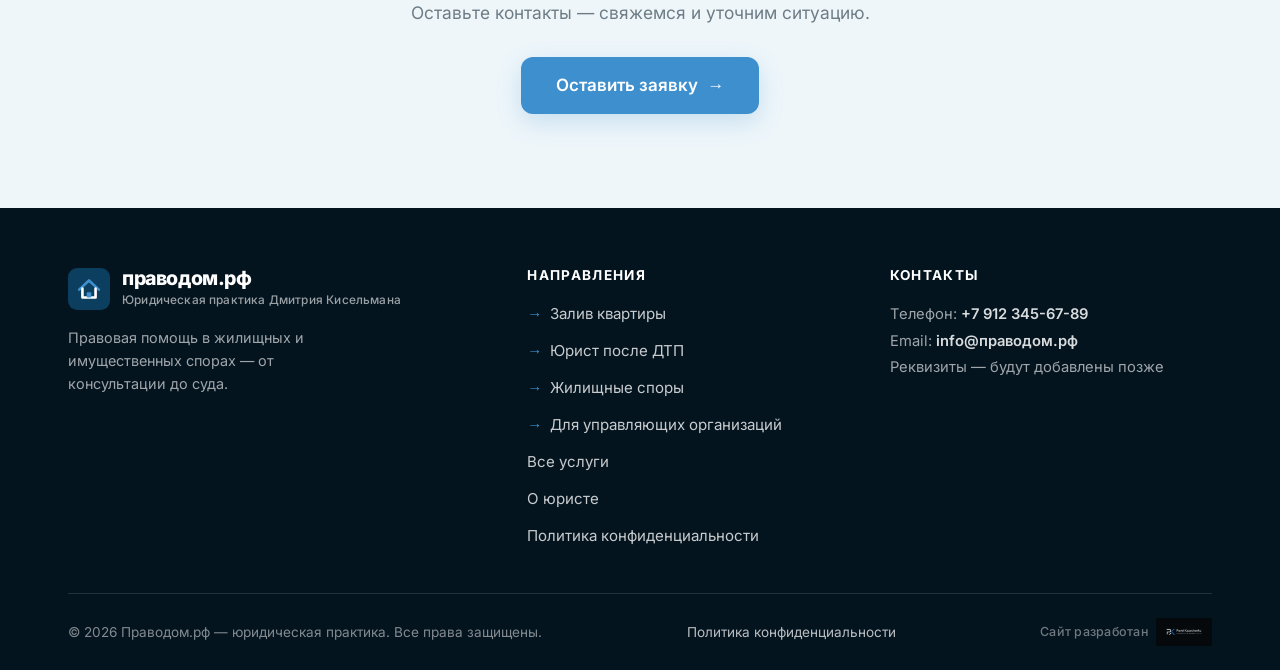
==== commit ebc65f27: "Add files via upload" ====
--- a/index.html
+++ b/index.html
@@ -660,8 +660,12 @@
         </div>
       </div>
       <div class="footer__bottom">
-        <span>© 2026 Праводом.рф — юридическая практика. Все права защищены.</span>
-        <a href="privacy.html">Политика конфиденциальности</a>
+        <span>© 2026 Праводом.рф — юридическая практика. Все права защищены.</span><a href="privacy.html">Политика конфиденциальности</a>      <div class="footer__dev">
+        <span class="footer__dev-label">Сайт разработан</span>
+        <a class="footer__dev-link" href="mailto:paffnytersk@gmail.com" title="Заказать такой сайт">
+          <img class="footer__dev-logo" src="assets/pk-logo.png" alt="PK — разработка сайтов" loading="lazy" width="60" height="30">
+        </a>
+      </div>
       </div>
     </div>
   </footer>
--- a/assets/style.css
+++ b/assets/style.css
@@ -96,8 +96,8 @@
 .brand__mark{width:42px;height:42px;flex-shrink:0}
 .brand__name{font-size:1.22rem;font-weight:800;letter-spacing:-0.02em;line-height:1.1;display:block}
 .brand__tag{display:block;font-size:.74rem;font-weight:500;color:var(--muted);letter-spacing:.015em;margin-top:2px}
-.nav{display:flex;align-items:center;gap:26px;margin-left:auto}
-.nav__link{color:var(--text);font-weight:500;font-size:.97rem;position:relative;padding:6px 0}
+.nav{display:flex;align-items:center;gap:18px;margin-left:auto;flex-wrap:nowrap}
+.nav__link{color:var(--text);font-weight:500;font-size:.92rem;position:relative;padding:6px 0;white-space:nowrap}
 .nav__link::after{content:"";position:absolute;left:0;bottom:0;width:0;height:2px;background:var(--cta);border-radius:2px;transition:width .22s ease}
 .nav__link:hover{color:var(--navy-800)}
 .nav__link:hover::after{width:100%}
@@ -507,6 +507,45 @@
 }
 .footer__bottom a{color:rgba(255,255,255,.72)}
 .footer__bottom a:hover{color:#fff}
+
+/* Блок подписи разработчика в футере */
+.footer__dev{
+  display:inline-flex;
+  align-items:center;
+  gap:8px;
+  padding:4px 0;
+  opacity:.85;
+  transition:opacity .2s;
+}
+.footer__dev:hover{opacity:1}
+.footer__dev-label{
+  font-size:.78rem;
+  color:rgba(255,255,255,.5);
+  font-weight:500;
+  letter-spacing:.02em;
+}
+.footer__dev-link{
+  display:inline-flex;
+  align-items:center;
+  text-decoration:none;
+  border-bottom:none;
+}
+.footer__dev-logo{
+  height:28px;
+  width:auto;
+  opacity:.85;
+  transition:opacity .2s,transform .2s;
+  filter:grayscale(40%);
+}
+.footer__dev-logo:hover{
+  opacity:1;
+  transform:scale(1.04);
+  filter:grayscale(0);
+}
+@media (max-width:680px){
+  .footer__bottom{flex-direction:column;align-items:flex-start;gap:14px}
+  .footer__dev{margin-left:auto}
+}
 
 /* -------- Модальное окно заявки -------- */
 .modal{
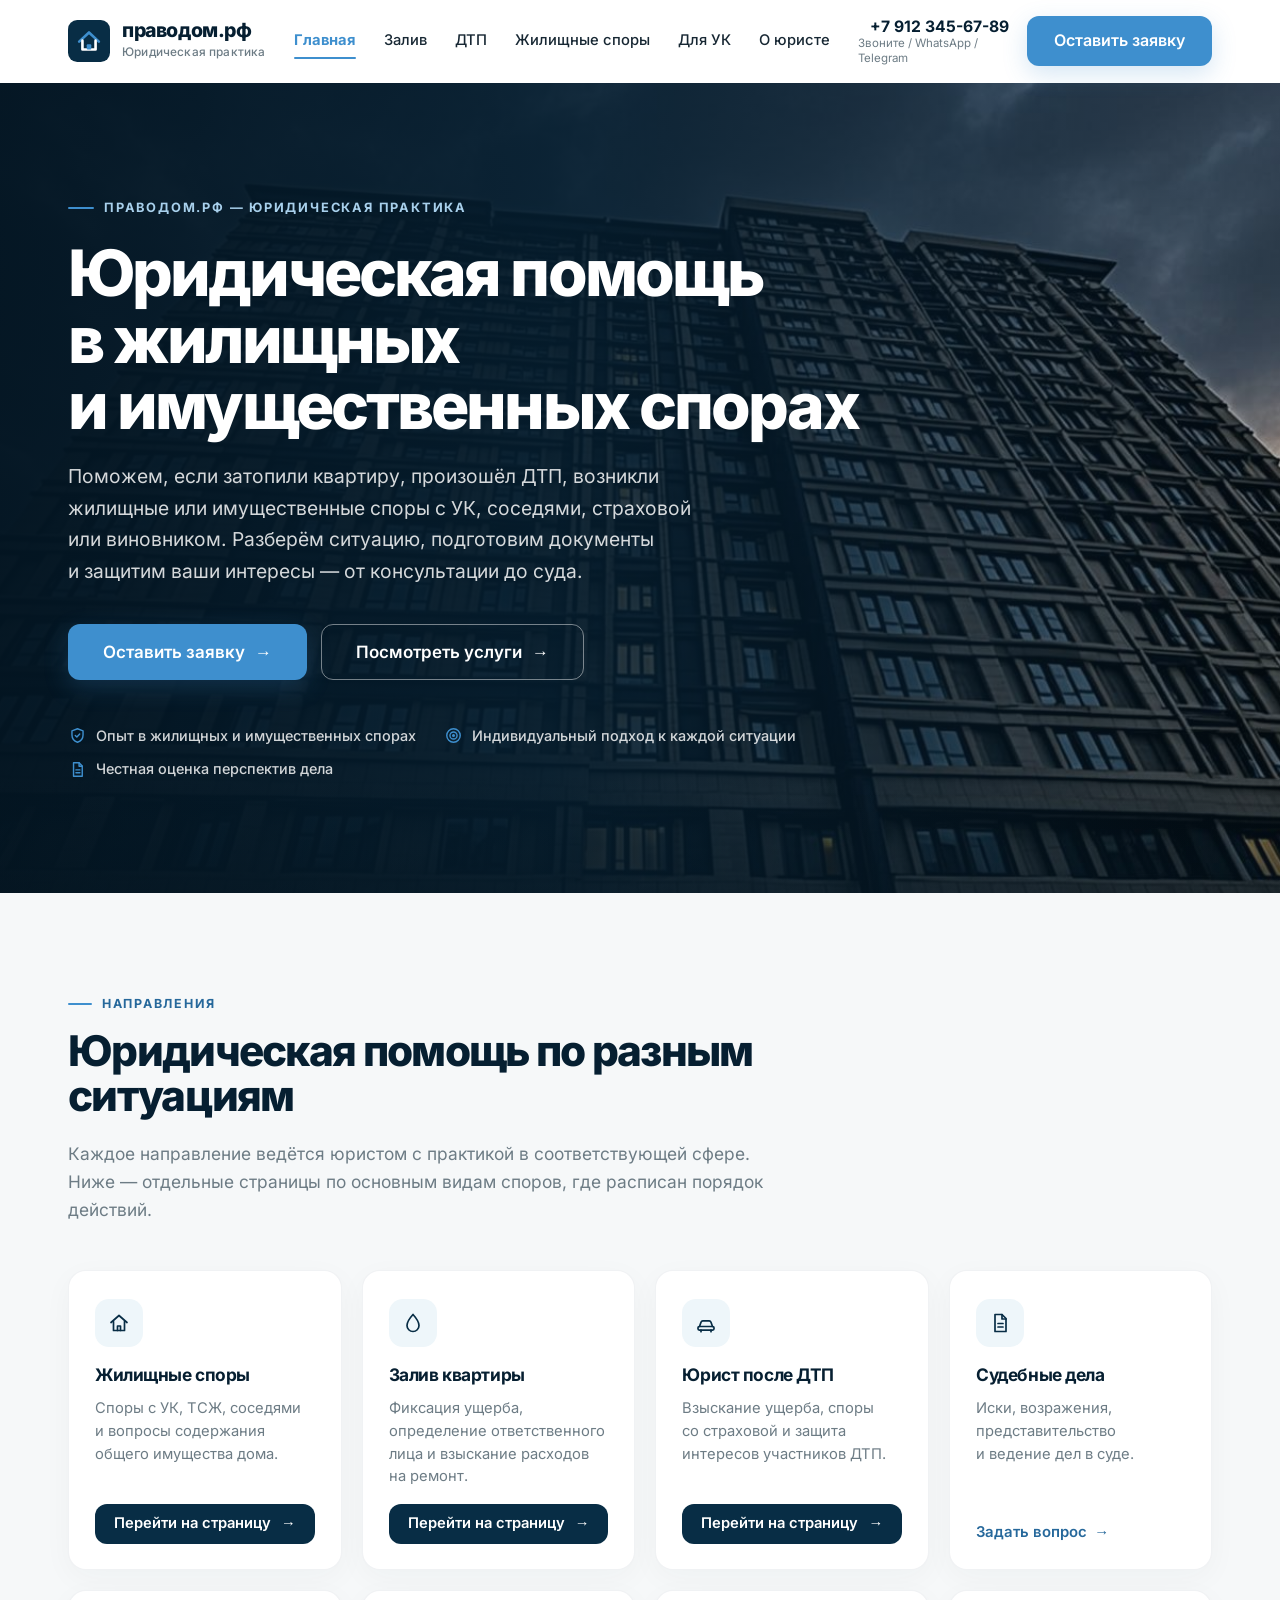
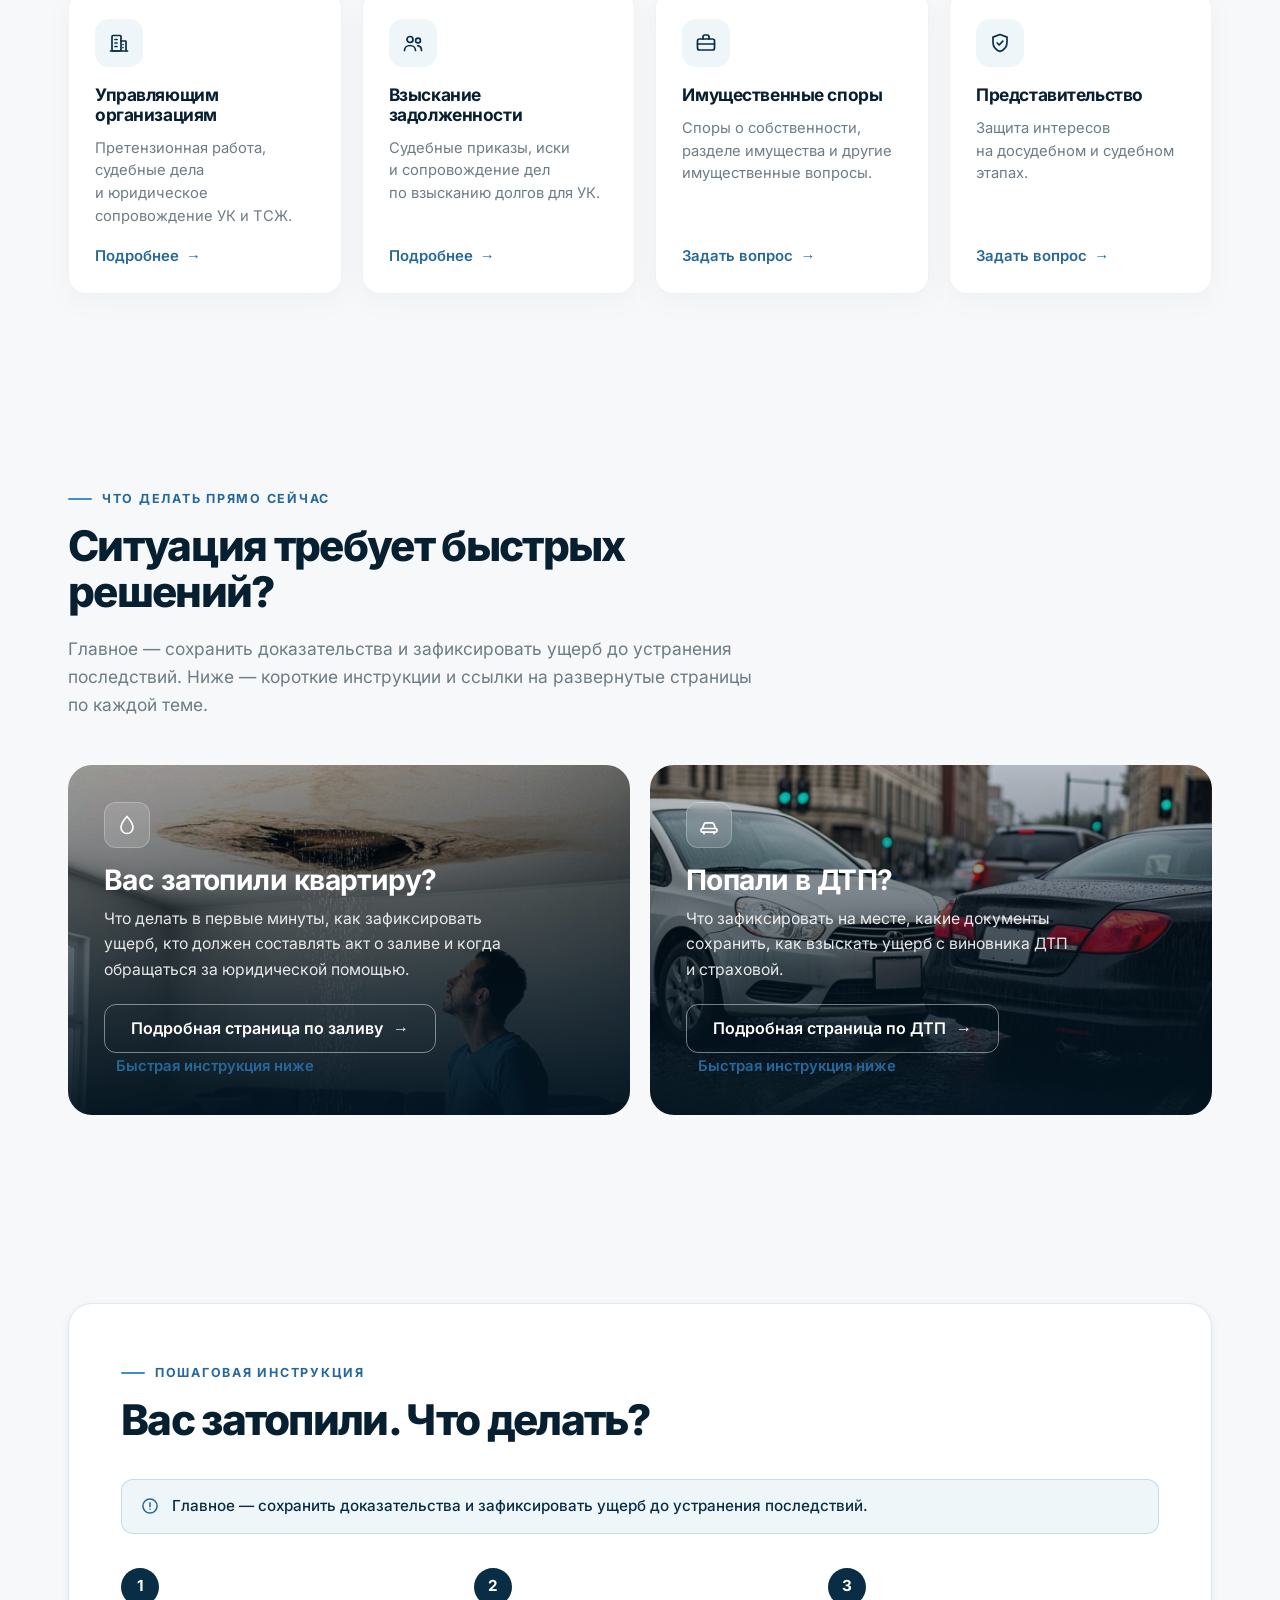
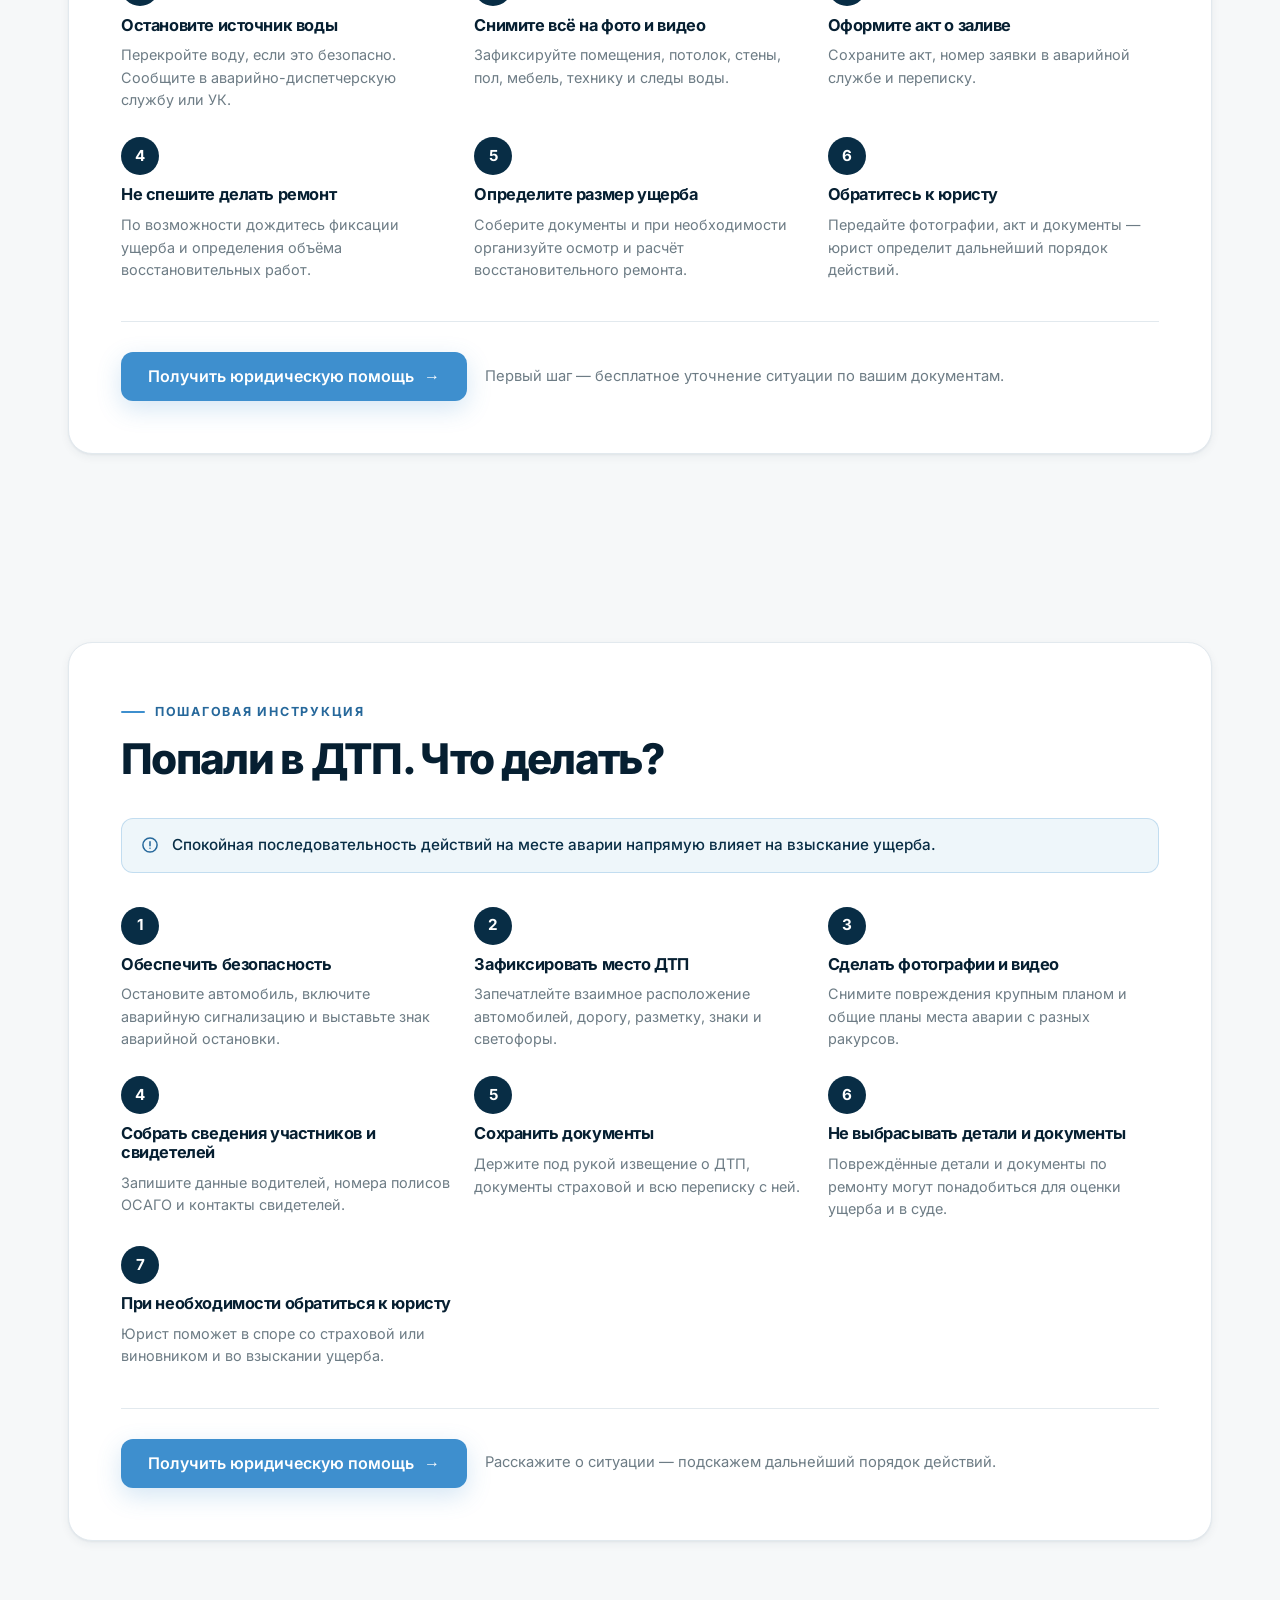
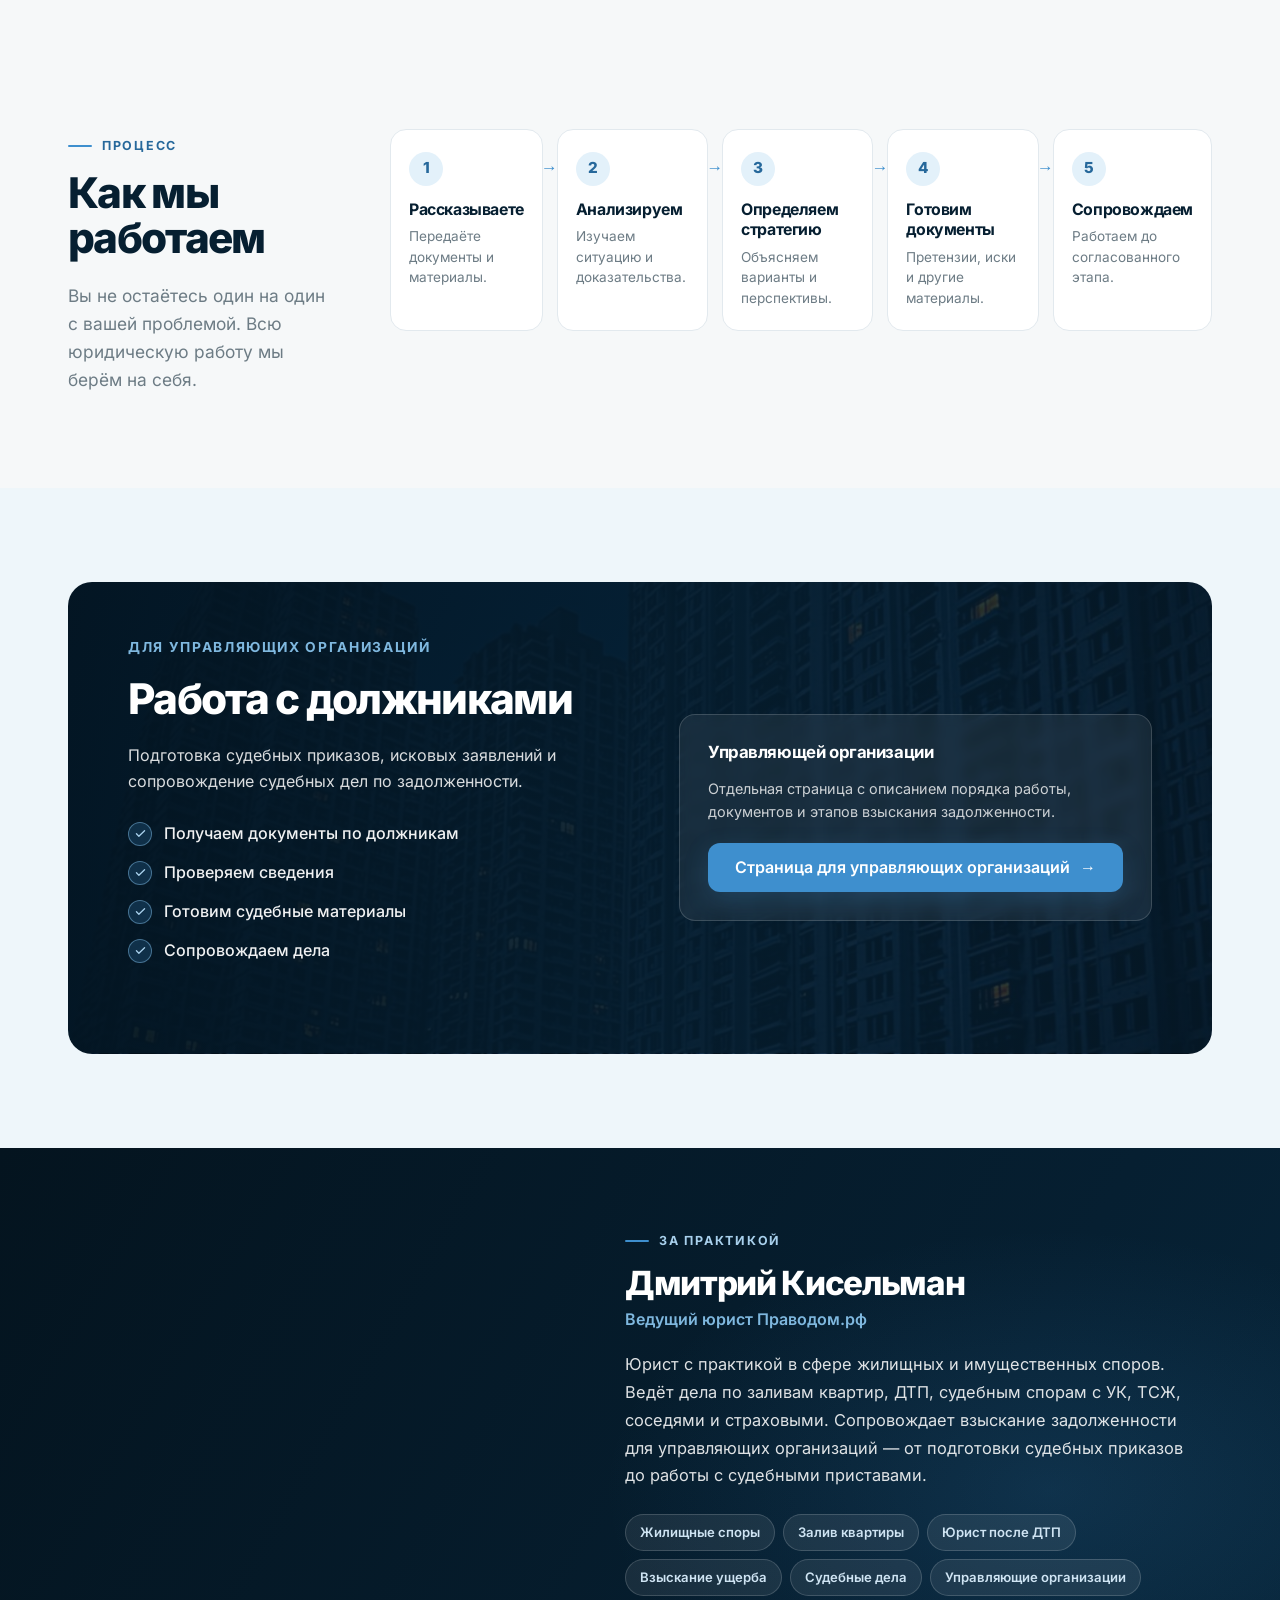
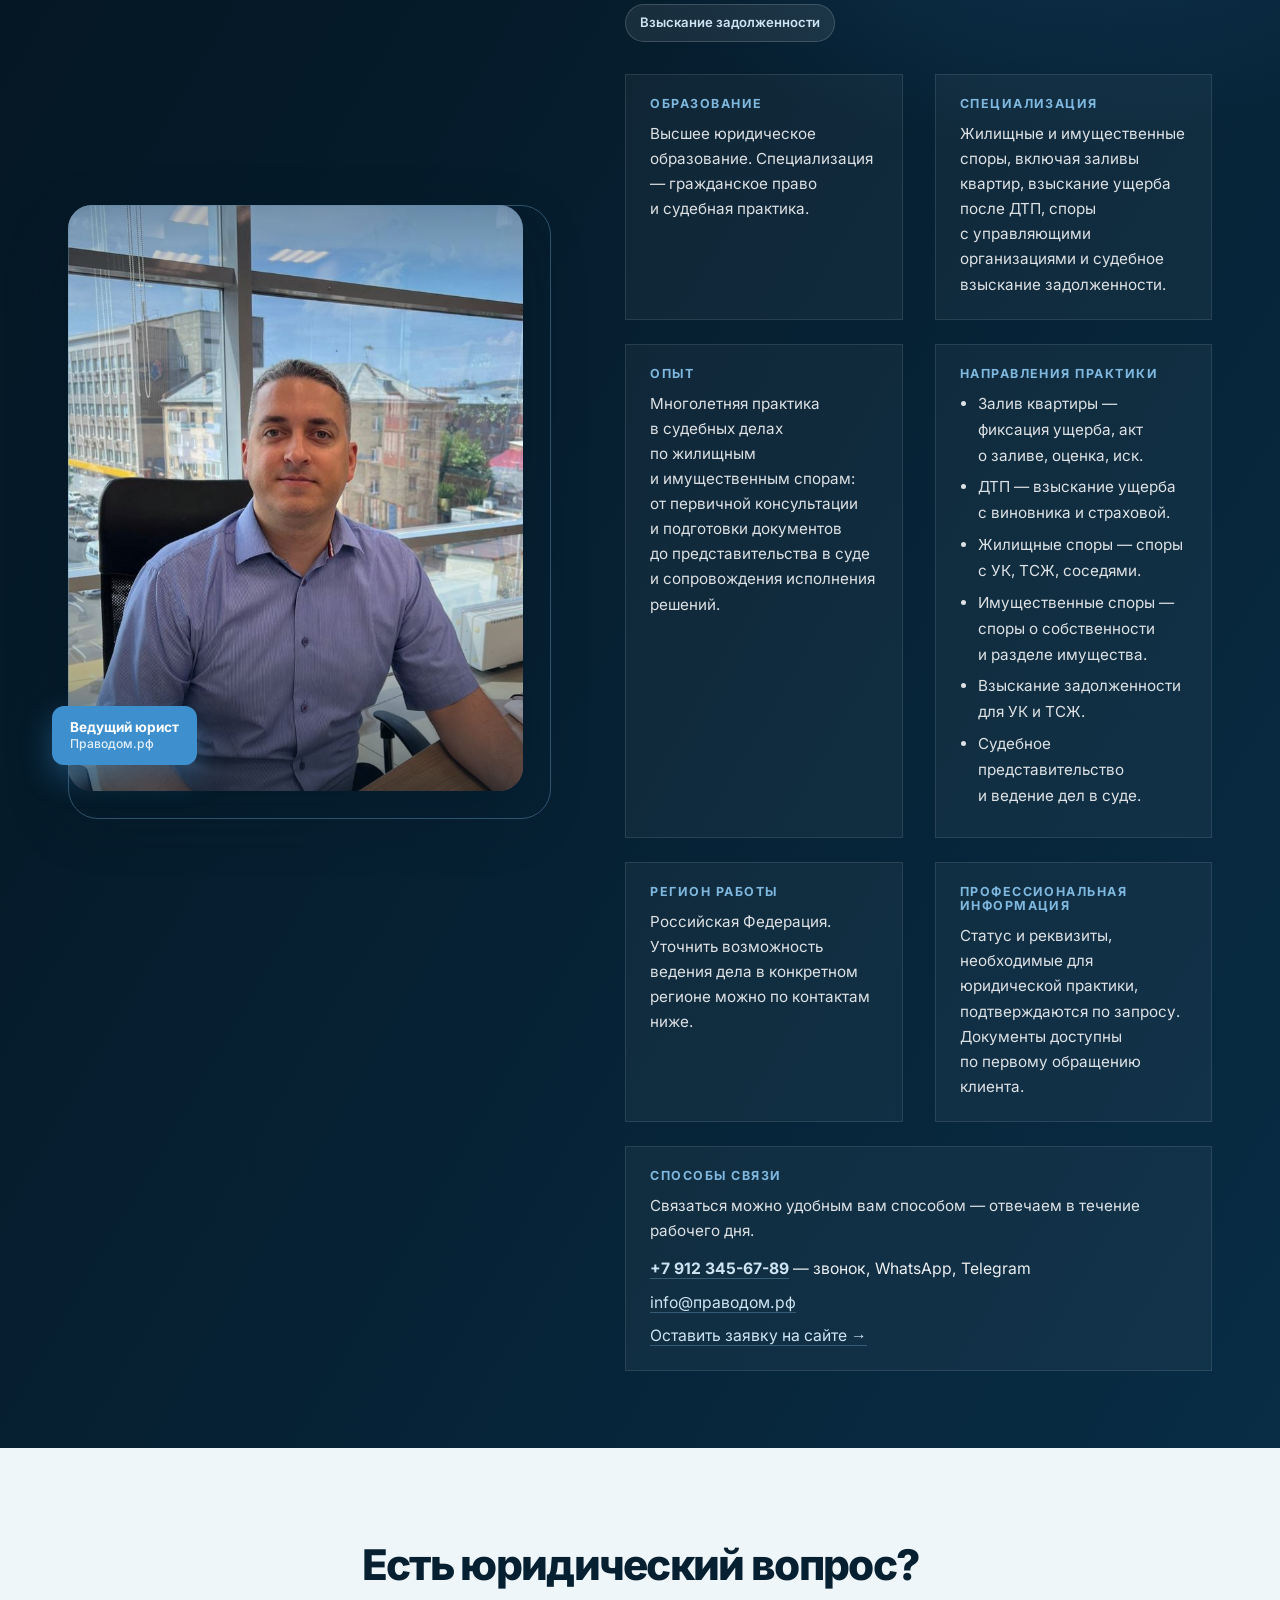
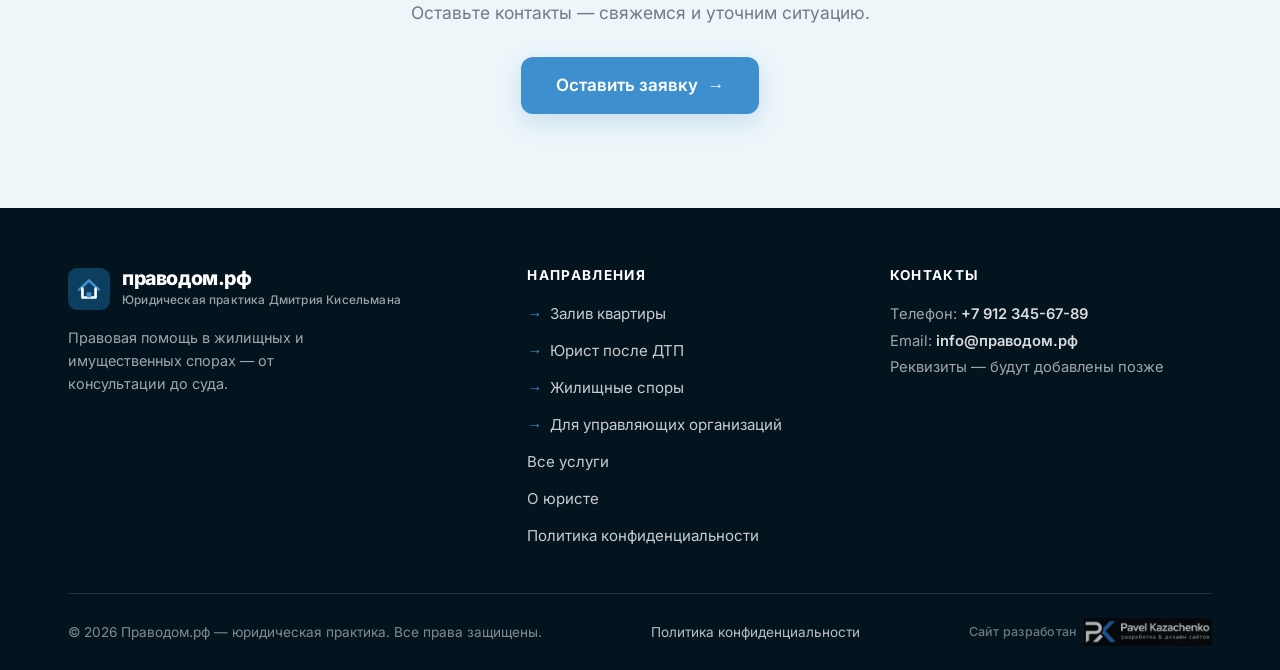
==== commit d3d92cfc: "Add files via upload" ====
--- a/index.html
+++ b/index.html
@@ -117,14 +117,14 @@
   <meta name="permissions-policy" content="camera=(), microphone=(), geolocation=(), payment=(), usb=(), magnetometer=(), gyroscope=(), accelerometer=(), interest-cohort=()">
 
   <!-- ================= Yandex.Metrika ================= -->
-  <!-- Замените XXXXXXXXXX на номер вашего счётчика Yandex.Metrika -->
+  <!-- Yandex.Metrika (счётчик 112861594) -->
   <script type="text/javascript">
     (function(m,e,t,r,i,k,a){m[i]=m[i]||function(){(m[i].a=m[i].a||[]).push(arguments)};
     m[i].l=1*new Date();
     for (var j = 0; j < document.scripts.length; j++) {if (document.scripts[j].src === r) { return; }}
     k=e.createElement(t),a=e.getElementsByTagName(t)[0],k.async=1,k.src=r,a.parentNode.insertBefore(k,a)})
     (window, document, "script", "https://mc.yandex.ru/metrika/tag.js", "ym");
-    ym(XXXXXXXXXX, "init", {
+    ym(112861594, "init", {
       clickmap:true,
       trackLinks:true,
       accurateTrackBounce:true,
@@ -132,17 +132,17 @@
     });
   </script>
   <noscript>
-    <div><img src="https://mc.yandex.ru/watch/XXXXXXXXXX" style="position:absolute; left:-9999px;" alt="" /></div>
+    <div><img src="https://mc.yandex.ru/watch/112861594" style="position:absolute; left:-9999px;" alt="" /></div>
   </noscript>
 
   <!-- ================= Google Analytics 4 ================= -->
-  <!-- Замените G-XXXXXXXXXX на ваш Measurement ID -->
-  <script async src="https://www.googletagmanager.com/gtag/js?id=G-XXXXXXXXXX"></script>
+  <!-- Google Analytics 4 (G-REN6XLHVDM) -->
+  <script async src="https://www.googletagmanager.com/gtag/js?id=G-REN6XLHVDM"></script>
   <script>
     window.dataLayer = window.dataLayer || [];
     function gtag(){dataLayer.push(arguments);}
     gtag('js', new Date());
-    gtag('config', 'G-XXXXXXXXXX', { 'anonymize_ip': true });
+    gtag('config', 'G-REN6XLHVDM', { 'anonymize_ip': true });
   </script>
 
 </head>
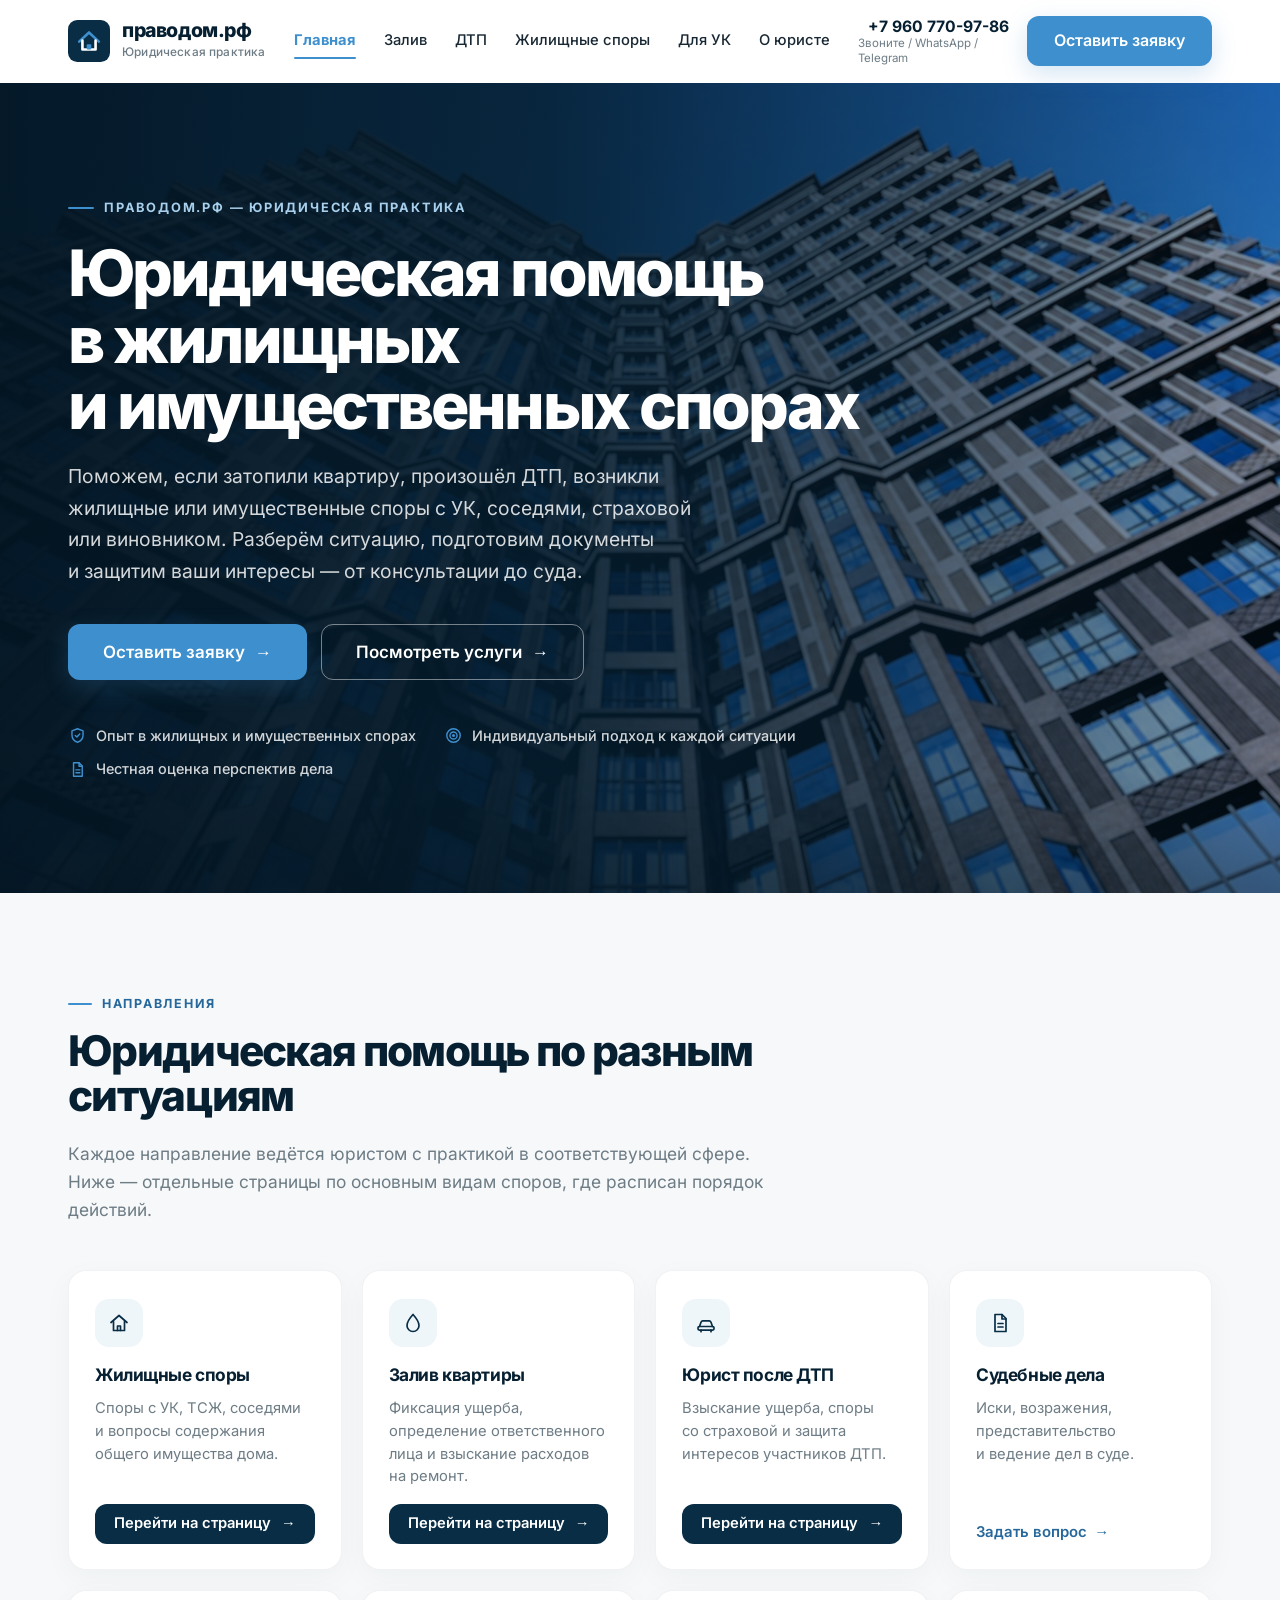
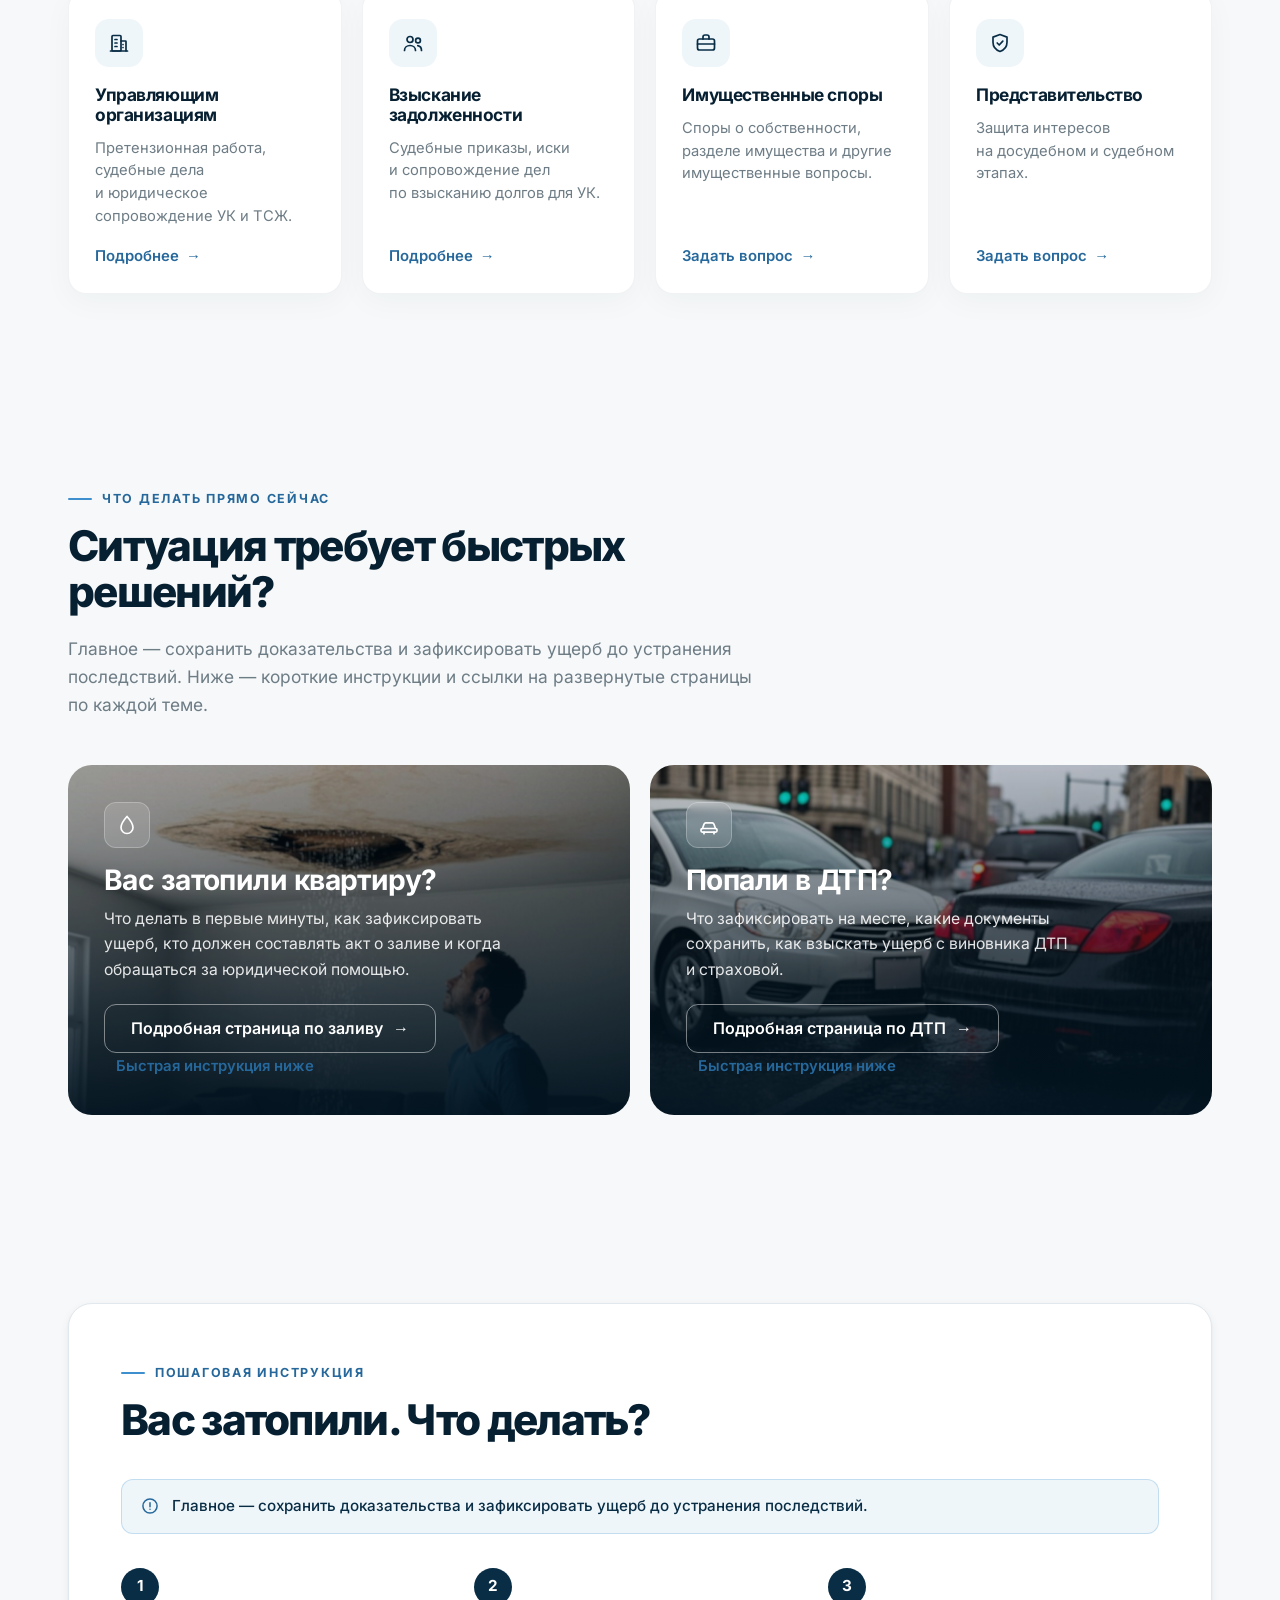
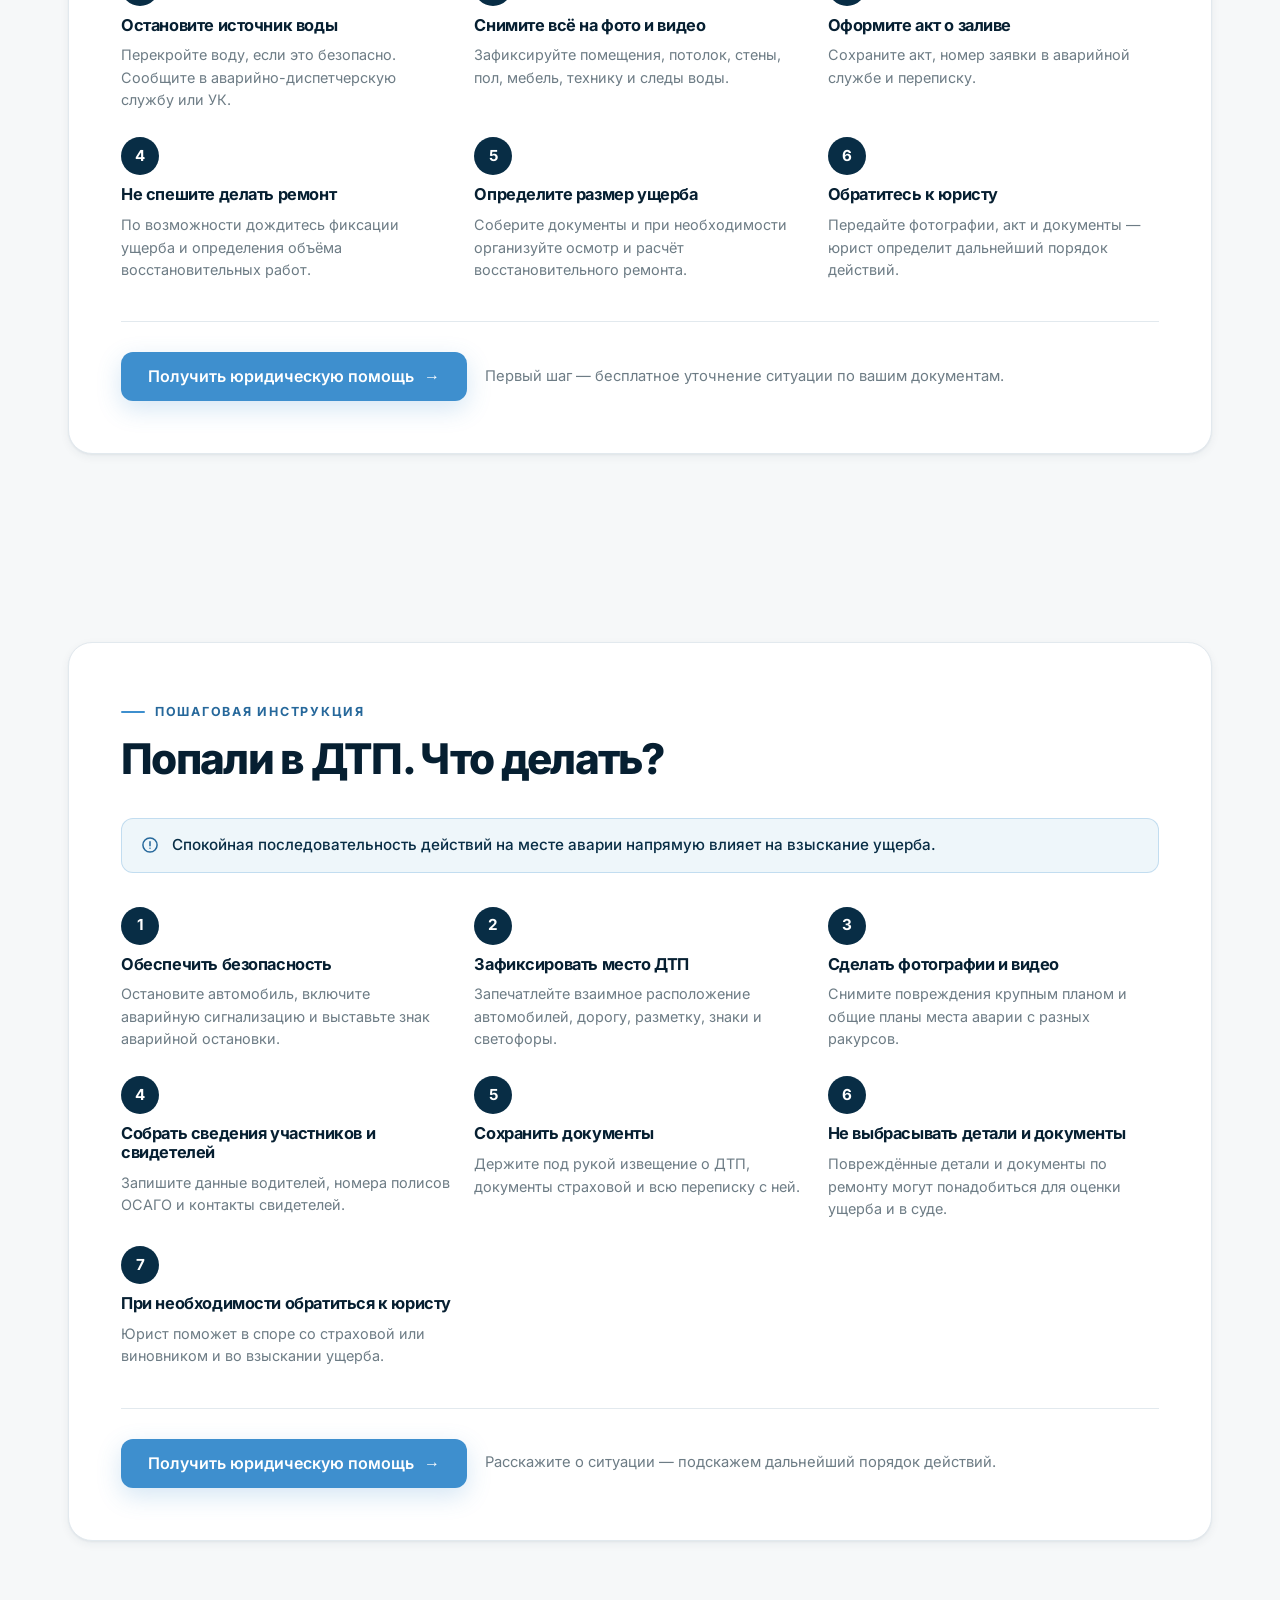
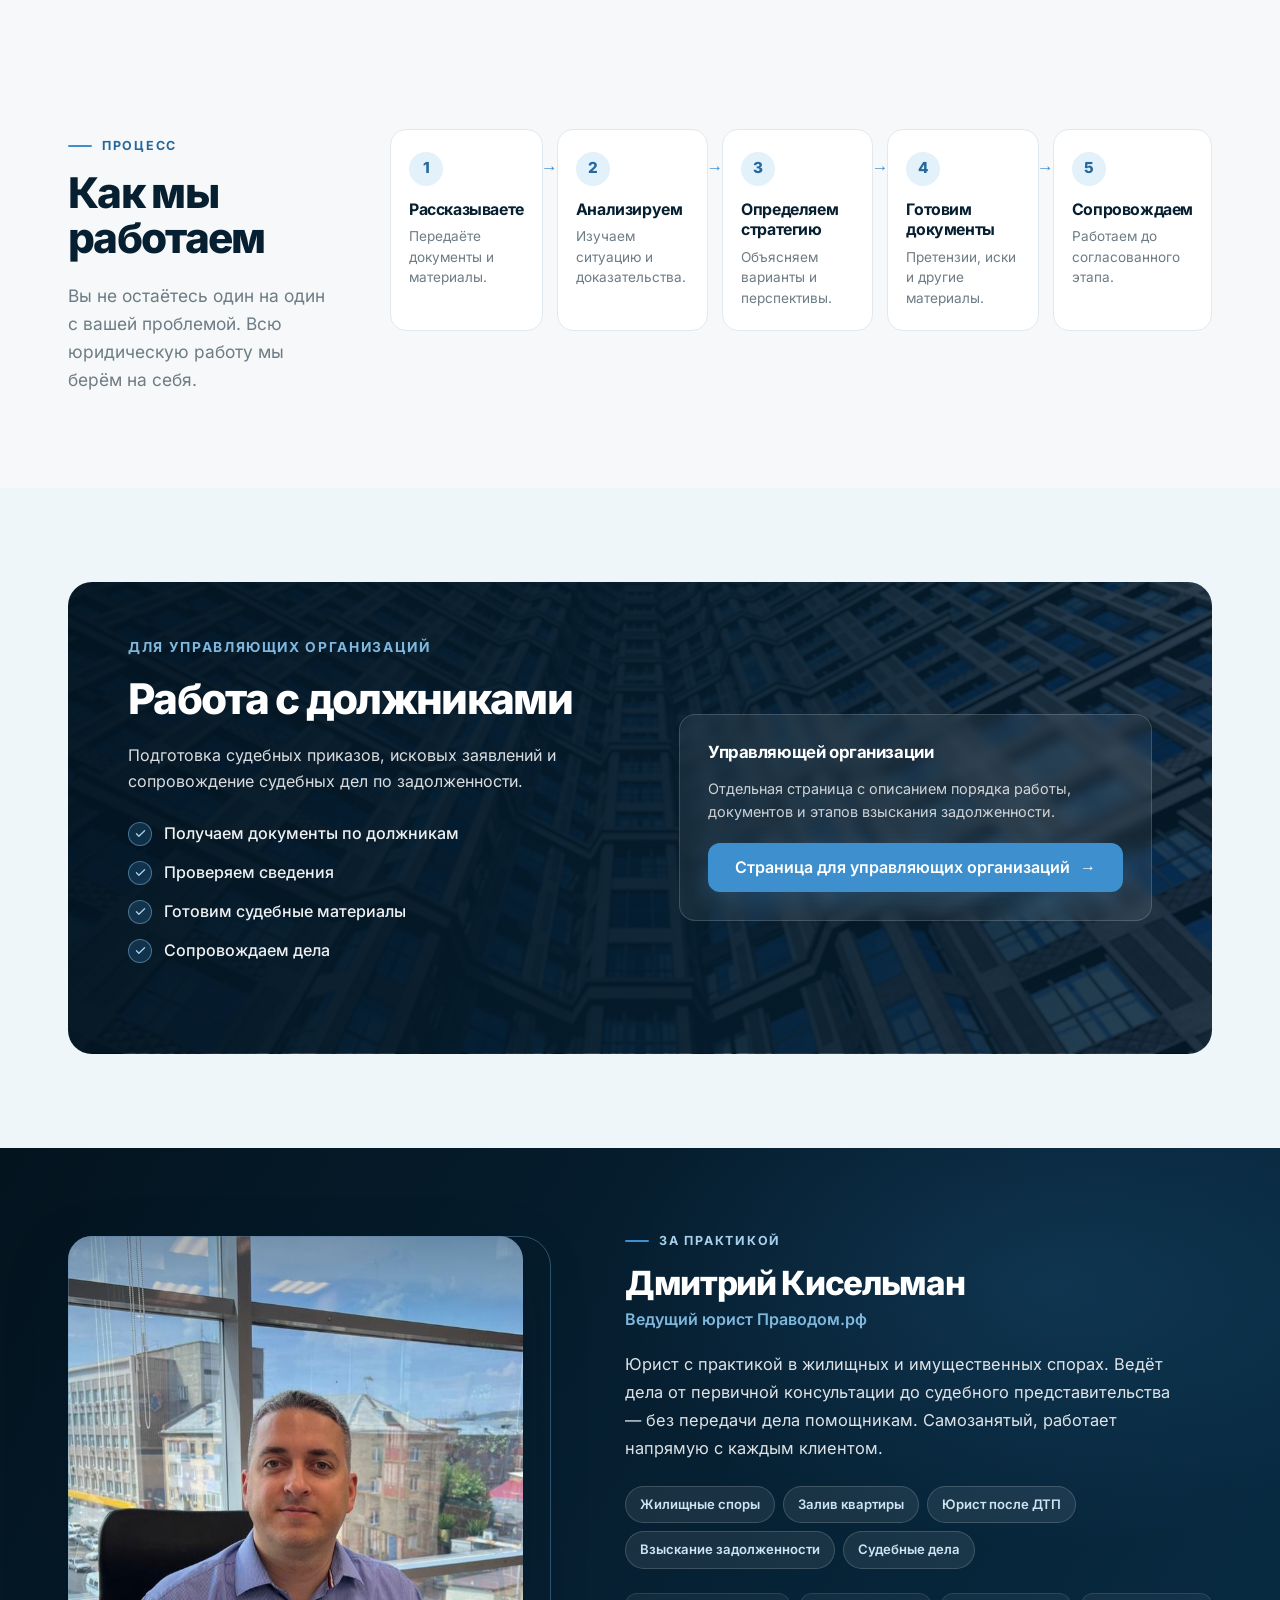
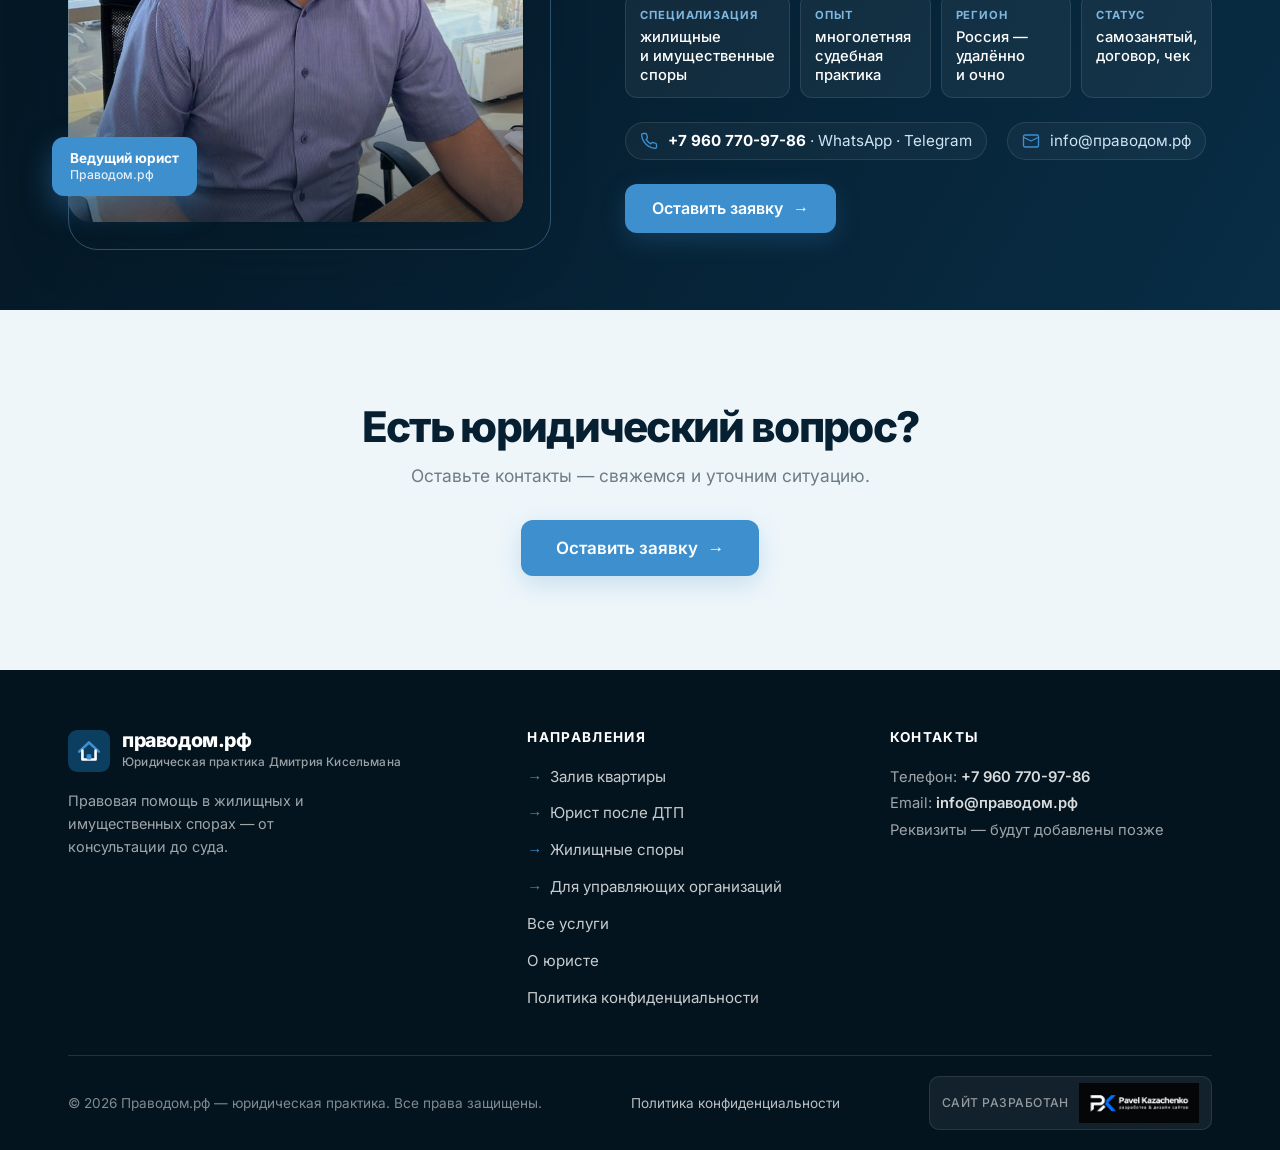
==== commit cb04944d: "Add files via upload" ====
--- a/index.html
+++ b/index.html
@@ -56,7 +56,7 @@
     "url": "https://xn--80aeg6aibci.xn--p1ai/",
     "image": "https://xn--80aeg6aibci.xn--p1ai/assets/img/hero.jpg",
     "logo": "https://xn--80aeg6aibci.xn--p1ai/logo.svg",
-    "telephone": "+7-912-345-67-89",
+    "telephone": "+7-960-770-97-86",
     "email": "info@праводом.рф",
     "priceRange": "$$",
     "areaServed": {
@@ -84,7 +84,7 @@
     },
     "contactPoint": {
       "@type": "ContactPoint",
-      "telephone": "+7-912-345-67-89",
+      "telephone": "+7-960-770-97-86",
       "email": "info@праводом.рф",
       "contactType": "customer service",
       "availableLanguage": ["Russian"]
@@ -173,8 +173,8 @@
     </nav>
     <div class="header__right">
       <!-- TODO: заменить телефон-заглушку на реальный номер -->
-      <a class="header__phone" href="tel:+79123456789" itemprop="telephone">
-        <b>+7 912 345-67-89</b>
+      <a class="header__phone" href="tel:+79607709786" itemprop="telephone">
+        <b>+7 960 770-97-86</b>
         <span>Звоните / WhatsApp / Telegram</span>
       </a>
       <button class="btn btn--primary" type="button" data-modal-open>Оставить заявку</button>
@@ -188,7 +188,7 @@
     <a href="/zhilishchnye-spory/">Жилищные споры</a>
     <a href="/dolgi/">Для управляющих организаций</a>
     <a href="#yurist">О юристе</a>
-    <a href="tel:+79123456789">+7 912 345-67-89</a>
+    <a href="tel:+79607709786">+7 960 770-97-86</a>
     <button class="btn btn--primary" type="button" data-modal-open>Оставить заявку</button>
   </div>
 </header>
@@ -535,73 +535,52 @@
           <p class="eyebrow">За практикой</p>
           <h2 class="lawyer__name" itemprop="name">Дмитрий Кисельман</h2>
           <p class="lawyer__role" itemprop="jobTitle">Ведущий юрист Праводом.рф</p>
-          <p class="lawyer__text" itemprop="description">Юрист с&nbsp;практикой в&nbsp;сфере жилищных и&nbsp;имущественных споров. Ведёт дела по&nbsp;заливам квартир, ДТП, судебным спорам с&nbsp;УК, ТСЖ, соседями и&nbsp;страховыми. Сопровождает взыскание задолженности для управляющих организаций — от&nbsp;подготовки судебных приказов до&nbsp;работы с&nbsp;судебными приставами.</p>
+          <p class="lawyer__text" itemprop="description">Юрист с&nbsp;практикой в&nbsp;жилищных и&nbsp;имущественных спорах. Ведёт дела от&nbsp;первичной консультации до&nbsp;судебного представительства — без&nbsp;передачи дела помощникам. Самозанятый, работает напрямую с&nbsp;каждым клиентом.</p>
           <ul class="lawyer__tags" itemprop="knowsAbout">
             <li>Жилищные споры</li>
             <li>Залив квартиры</li>
             <li>Юрист после ДТП</li>
-            <li>Взыскание ущерба</li>
+            <li>Взыскание задолженности</li>
             <li>Судебные дела</li>
-            <li>Управляющие организации</li>
-            <li>Взыскание задолженности</li>
           </ul>
 
-          <!-- Детальные подблоки: образование, опыт, специализация, регион, контакты -->
-          <div class="lawyer__details">
-
-            <div class="lawyer__detail">
-              <h3 class="lawyer__detail-title">Образование</h3>
-              <p class="lawyer__detail-text">Высшее юридическое образование. Специализация — гражданское право и&nbsp;судебная практика.</p>
-              <!-- TODO: дополнить конкретным вузом, годом окончания и формой обучения, когда материалы готовы -->
+          <!-- Компактные факты — плиткой -->
+          <div class="lawyer__facts">
+            <div class="lawyer__fact" itemprop="knowsAbout">
+              <span class="lawyer__fact-label">Специализация</span>
+              <span class="lawyer__fact-value">жилищные и&nbsp;имущественные споры</span>
             </div>
-
-            <div class="lawyer__detail">
-              <h3 class="lawyer__detail-title">Специализация</h3>
-              <p class="lawyer__detail-text">Жилищные и&nbsp;имущественные споры, включая заливы квартир, взыскание ущерба после ДТП, споры с&nbsp;управляющими организациями и&nbsp;судебное взыскание задолженности.</p>
+            <div class="lawyer__fact">
+              <span class="lawyer__fact-label">Опыт</span>
+              <span class="lawyer__fact-value">многолетняя судебная практика</span>
             </div>
-
-            <div class="lawyer__detail">
-              <h3 class="lawyer__detail-title">Опыт</h3>
-              <p class="lawyer__detail-text">Многолетняя практика в&nbsp;судебных делах по&nbsp;жилищным и&nbsp;имущественным спорам: от&nbsp;первичной консультации и&nbsp;подготовки документов до&nbsp;представительства в&nbsp;суде и&nbsp;сопровождения исполнения решений.</p>
-              <!-- TODO: указать конкретный стаж, типовые дела и направления, когда материалы готовы -->
+            <div class="lawyer__fact" itemprop="areaServed">
+              <span class="lawyer__fact-label">Регион</span>
+              <span class="lawyer__fact-value">Россия — удалённо и&nbsp;очно</span>
             </div>
-
-            <div class="lawyer__detail">
-              <h3 class="lawyer__detail-title">Направления практики</h3>
-              <ul class="lawyer__detail-list">
-                <li>Залив квартиры — фиксация ущерба, акт о&nbsp;заливе, оценка, иск.</li>
-                <li>ДТП — взыскание ущерба с&nbsp;виновника и&nbsp;страховой.</li>
-                <li>Жилищные споры — споры с&nbsp;УК, ТСЖ, соседями.</li>
-                <li>Имущественные споры — споры о&nbsp;собственности и&nbsp;разделе имущества.</li>
-                <li>Взыскание задолженности для УК и&nbsp;ТСЖ.</li>
-                <li>Судебное представительство и&nbsp;ведение дел в&nbsp;суде.</li>
-              </ul>
+            <div class="lawyer__fact">
+              <span class="lawyer__fact-label">Статус</span>
+              <span class="lawyer__fact-value">самозанятый, договор, чек</span>
             </div>
-
-            <div class="lawyer__detail">
-              <h3 class="lawyer__detail-title">Регион работы</h3>
-              <p class="lawyer__detail-text" itemprop="areaServed">Российская Федерация. Уточнить возможность ведения дела в&nbsp;конкретном регионе можно по&nbsp;контактам ниже.</p>
-              <!-- TODO: указать конкретный регион/субъект РФ, город и адрес приёма, когда материалы готовы -->
-            </div>
-
-            <div class="lawyer__detail">
-              <h3 class="lawyer__detail-title">Профессиональная информация</h3>
-              <p class="lawyer__detail-text">Статус и&nbsp;реквизиты, необходимые для юридической практики, подтверждаются по&nbsp;запросу. Документы доступны по&nbsp;первому обращению клиента.</p>
-              <!-- TODO: добавить реквизиты (ИНН, ОГРНИП/ОГРН, статус адвоката/юриста, реестровый номер) при наличии -->
-            </div>
-
-            <div class="lawyer__detail lawyer__detail--contacts">
-              <h3 class="lawyer__detail-title">Способы связи</h3>
-              <p class="lawyer__detail-text">Связаться можно удобным вам способом — отвечаем в&nbsp;течение рабочего дня.</p>
-              <ul class="lawyer__contacts">
-                <li itemprop="telephone"><a href="tel:+79123456789"><b>+7 912 345-67-89</b></a> — звонок, WhatsApp, Telegram</li>
-                <li itemprop="email"><a href="mailto:info@праводом.рф">info@праводом.рф</a></li>
-                <li><a href="#zayavka" data-modal-open>Оставить заявку на сайте <span class="arr">→</span></a></li>
-              </ul>
-              <!-- TODO: заменить телефон-заглушку на реальный номер, добавить Telegram-username и адрес офиса при необходимости -->
-            </div>
-
-          </div>
+          </div>
+
+          <!-- Контакты — компактно -->
+          <div class="lawyer__contacts-row">
+            <a class="lawyer__contact-link" href="tel:+79607709786" itemprop="telephone">
+              <svg viewBox="0 0 24 24" fill="none" stroke="currentColor" stroke-width="1.8" stroke-linecap="round" stroke-linejoin="round" aria-hidden="true"><path d="M22 16.92v3a2 2 0 0 1-2.18 2 19.79 19.79 0 0 1-8.63-3.07 19.5 19.5 0 0 1-6-6 19.79 19.79 0 0 1-3.07-8.67A2 2 0 0 1 4.11 2h3a2 2 0 0 1 2 1.72 12.84 12.84 0 0 0 .7 2.81 2 2 0 0 1-.45 2.11L8.09 9.91a16 16 0 0 0 6 6l1.27-1.27a2 2 0 0 1 2.11-.45 12.84 12.84 0 0 0 2.81.7A2 2 0 0 1 22 16.92z"/></svg>
+              <span><b>+7 960 770-97-86</b> · WhatsApp · Telegram</span>
+            </a>
+            <a class="lawyer__contact-link" href="mailto:info@праводом.рф" itemprop="email">
+              <svg viewBox="0 0 24 24" fill="none" stroke="currentColor" stroke-width="1.8" stroke-linecap="round" stroke-linejoin="round" aria-hidden="true"><rect x="2" y="4" width="20" height="16" rx="2"/><path d="m22 7-10 5L2 7"/></svg>
+              <span>info@праводом.рф</span>
+            </a>
+          </div>
+
+          <div class="lawyer__cta">
+            <button class="btn btn--primary" type="button" data-modal-open>Оставить заявку <span class="arr">→</span></button>
+          </div>
+
+          <!-- TODO: дополнить конкретным вузом, годом окончания, стажем в годах, адресом приёма — когда материалы готовы -->
         </div>
       </div>
     </div>
@@ -653,7 +632,7 @@
           <h3 class="footer__title">Контакты</h3>
           <!-- TODO: добавить реальные контакты и реквизиты, когда они будут готовы -->
           <p class="footer__contacts">
-            Телефон: <b>+7 912 345-67-89</b><br>
+            Телефон: <b>+7 960 770-97-86</b><br>
             Email: <b>info@праводом.рф</b><br>
             Реквизиты — будут добавлены позже
           </p>
--- a/assets/style.css
+++ b/assets/style.css
@@ -40,6 +40,26 @@
   -webkit-font-smoothing:antialiased;
   text-rendering:optimizeLegibility;
 }
+
+/* -------- Основной скроллбар страницы — в фирменном стиле -------- */
+/* Firefox */
+html{scrollbar-width:thin;scrollbar-color:rgba(62,143,206,.5) rgba(62,143,206,.08)}
+/* WebKit (Chrome, Safari, Edge) */
+::-webkit-scrollbar{width:10px;height:10px}
+::-webkit-scrollbar-track{background:rgba(62,143,206,.06)}
+::-webkit-scrollbar-thumb{
+  background:linear-gradient(180deg,var(--cta) 0%,var(--cta-deep) 100%);
+  border-radius:99px;
+  border:2px solid transparent;
+  background-clip:content-box;
+  min-height:40px;
+}
+::-webkit-scrollbar-thumb:hover{
+  background:linear-gradient(180deg,var(--cta-strong) 0%,var(--navy-700) 100%);
+  background-clip:content-box;
+  border:2px solid transparent;
+}
+::-webkit-scrollbar-corner{background:transparent}
 img{max-width:100%;display:block}
 a{color:var(--cta-deep);text-decoration:none}
 a:hover{color:var(--cta-strong)}
@@ -301,18 +321,83 @@
   border:1px solid rgba(255,255,255,.16);border-radius:999px;padding:7px 14px;
 }
 
-/* -------- Детальные блоки «О юристе» (образование/опыт/регион/контакты) -------- */
-.lawyer__details{margin-top:32px;display:grid;grid-template-columns:1fr 1fr;gap:24px 32px}
-.lawyer__detail{padding:22px 24px;background:rgba(255,255,255,.04);border:1px solid rgba(255,255,255,.10);border-radius:var(--radius-md)}
-.lawyer__detail-title{margin:0 0 10px;font-size:.78rem;font-weight:700;letter-spacing:.12em;text-transform:uppercase;color:#7FB8DF}
-.lawyer__detail-text{margin:0;color:rgba(255,255,255,.86);font-size:.95rem;line-height:1.65}
-.lawyer__detail-list{margin:0;padding-left:18px;color:rgba(255,255,255,.86);font-size:.95rem;line-height:1.7}
-.lawyer__detail-list li{margin-bottom:6px}
-.lawyer__detail--contacts{grid-column:1 / -1}
-.lawyer__contacts{margin:14px 0 0;padding:0;list-style:none;display:flex;flex-direction:column;gap:10px}
-.lawyer__contacts li{font-size:.98rem;color:rgba(255,255,255,.92);line-height:1.5}
-.lawyer__contacts a{color:#CFE4F3;text-decoration:none;border-bottom:1px solid rgba(127,184,223,.32);transition:border-color .2s}
-.lawyer__contacts a:hover{border-color:#7FB8DF}
+/* -------- Компактные факты о юристе (плиткой) -------- */
+.lawyer__facts{
+  margin-top:24px;
+  display:grid;
+  grid-template-columns:repeat(4,1fr);
+  gap:10px;
+}
+.lawyer__fact{
+  background:rgba(255,255,255,.05);
+  border:1px solid rgba(255,255,255,.1);
+  border-radius:12px;
+  padding:12px 14px;
+  display:flex;
+  flex-direction:column;
+  gap:4px;
+  transition:background .2s,border-color .2s;
+}
+.lawyer__fact:hover{
+  background:rgba(62,143,206,.10);
+  border-color:rgba(62,143,206,.32);
+}
+.lawyer__fact-label{
+  font-size:.7rem;
+  font-weight:700;
+  letter-spacing:.08em;
+  text-transform:uppercase;
+  color:#7FB8DF;
+}
+.lawyer__fact-value{
+  font-size:.92rem;
+  color:#fff;
+  line-height:1.3;
+  font-weight:500;
+}
+@media (max-width:680px){
+  .lawyer__facts{grid-template-columns:1fr 1fr}
+}
+
+/* -------- Контакты юриста — компактно в ряд -------- */
+.lawyer__contacts-row{
+  margin-top:24px;
+  display:flex;
+  flex-wrap:wrap;
+  gap:12px 20px;
+  align-items:center;
+}
+.lawyer__contact-link{
+  display:inline-flex;
+  align-items:center;
+  gap:10px;
+  color:#CFE4F3;
+  text-decoration:none;
+  font-size:.95rem;
+  line-height:1.3;
+  padding:8px 14px;
+  background:rgba(255,255,255,.04);
+  border:1px solid rgba(255,255,255,.1);
+  border-radius:99px;
+  transition:background .2s,border-color .2s,color .2s;
+}
+.lawyer__contact-link:hover{
+  background:rgba(62,143,206,.15);
+  border-color:rgba(62,143,206,.4);
+  color:#fff;
+}
+.lawyer__contact-link svg{
+  width:18px;
+  height:18px;
+  color:var(--cta);
+  flex-shrink:0;
+}
+.lawyer__contact-link b{color:#fff}
+.lawyer__cta{margin-top:24px}
+@media (max-width:560px){
+  .lawyer__contacts-row{flex-direction:column;align-items:flex-start}
+  .lawyer__contact-link{width:100%;justify-content:flex-start}
+}
 
 /* -------- Статья лендинга (для текстовых страниц — /zalyv/, /dtp/, /zhilishchnye-spory/) -------- */
 .lp-article{
@@ -331,8 +416,6 @@
 .lp-article ul li{margin-bottom:8px;line-height:1.65;color:var(--navy-700)}
 .lp-article .guide__cta{margin-top:32px}
 @media (max-width:720px){
-  .lawyer__details{grid-template-columns:1fr}
-  .lawyer__detail{padding:18px 20px}
   .lp-article{padding:24px 20px}
 }
 
@@ -416,8 +499,9 @@
 }
 
 /* -------- Блок цен (для /dolgi/) -------- */
-.price-block{max-width:980px;margin:0 auto}
+.price-block{max-width:1180px;margin:0 auto}
 .price-cards{display:grid;grid-template-columns:1.1fr 1fr;gap:18px;margin:32px 0 28px}
+.price-cards--grid4{grid-template-columns:repeat(4,1fr)}
 .price-card{
   background:var(--panel);
   border:1px solid var(--line);
@@ -476,6 +560,12 @@
 @media (max-width:760px){
   .price-cards{grid-template-columns:1fr}
   .price-card{padding:24px 20px}
+}
+@media (max-width:1080px){
+  .price-cards--grid4{grid-template-columns:repeat(2,1fr)}
+}
+@media (max-width:560px){
+  .price-cards--grid4{grid-template-columns:1fr}
 }
 
 /* -------- Полоса «Вернуться» (страница /dolgi/) -------- */
@@ -512,17 +602,24 @@
 .footer__dev{
   display:inline-flex;
   align-items:center;
-  gap:8px;
-  padding:4px 0;
-  opacity:.85;
-  transition:opacity .2s;
-}
-.footer__dev:hover{opacity:1}
+  gap:10px;
+  padding:6px 12px;
+  background:rgba(255,255,255,.06);
+  border-radius:10px;
+  border:1px solid rgba(255,255,255,.1);
+  transition:background .2s,border-color .2s,transform .2s;
+}
+.footer__dev:hover{
+  background:rgba(255,255,255,.1);
+  border-color:rgba(255,255,255,.25);
+  transform:translateY(-1px);
+}
 .footer__dev-label{
-  font-size:.78rem;
-  color:rgba(255,255,255,.5);
+  font-size:.76rem;
+  color:rgba(255,255,255,.55);
   font-weight:500;
-  letter-spacing:.02em;
+  letter-spacing:.04em;
+  text-transform:uppercase;
 }
 .footer__dev-link{
   display:inline-flex;
@@ -531,20 +628,14 @@
   border-bottom:none;
 }
 .footer__dev-logo{
-  height:28px;
+  height:40px;
   width:auto;
-  opacity:.85;
-  transition:opacity .2s,transform .2s;
-  filter:grayscale(40%);
-}
-.footer__dev-logo:hover{
-  opacity:1;
-  transform:scale(1.04);
-  filter:grayscale(0);
+  display:block;
 }
 @media (max-width:680px){
   .footer__bottom{flex-direction:column;align-items:flex-start;gap:14px}
-  .footer__dev{margin-left:auto}
+  .footer__dev{margin-left:0}
+  .footer__dev-logo{height:32px}
 }
 
 /* -------- Модальное окно заявки -------- */
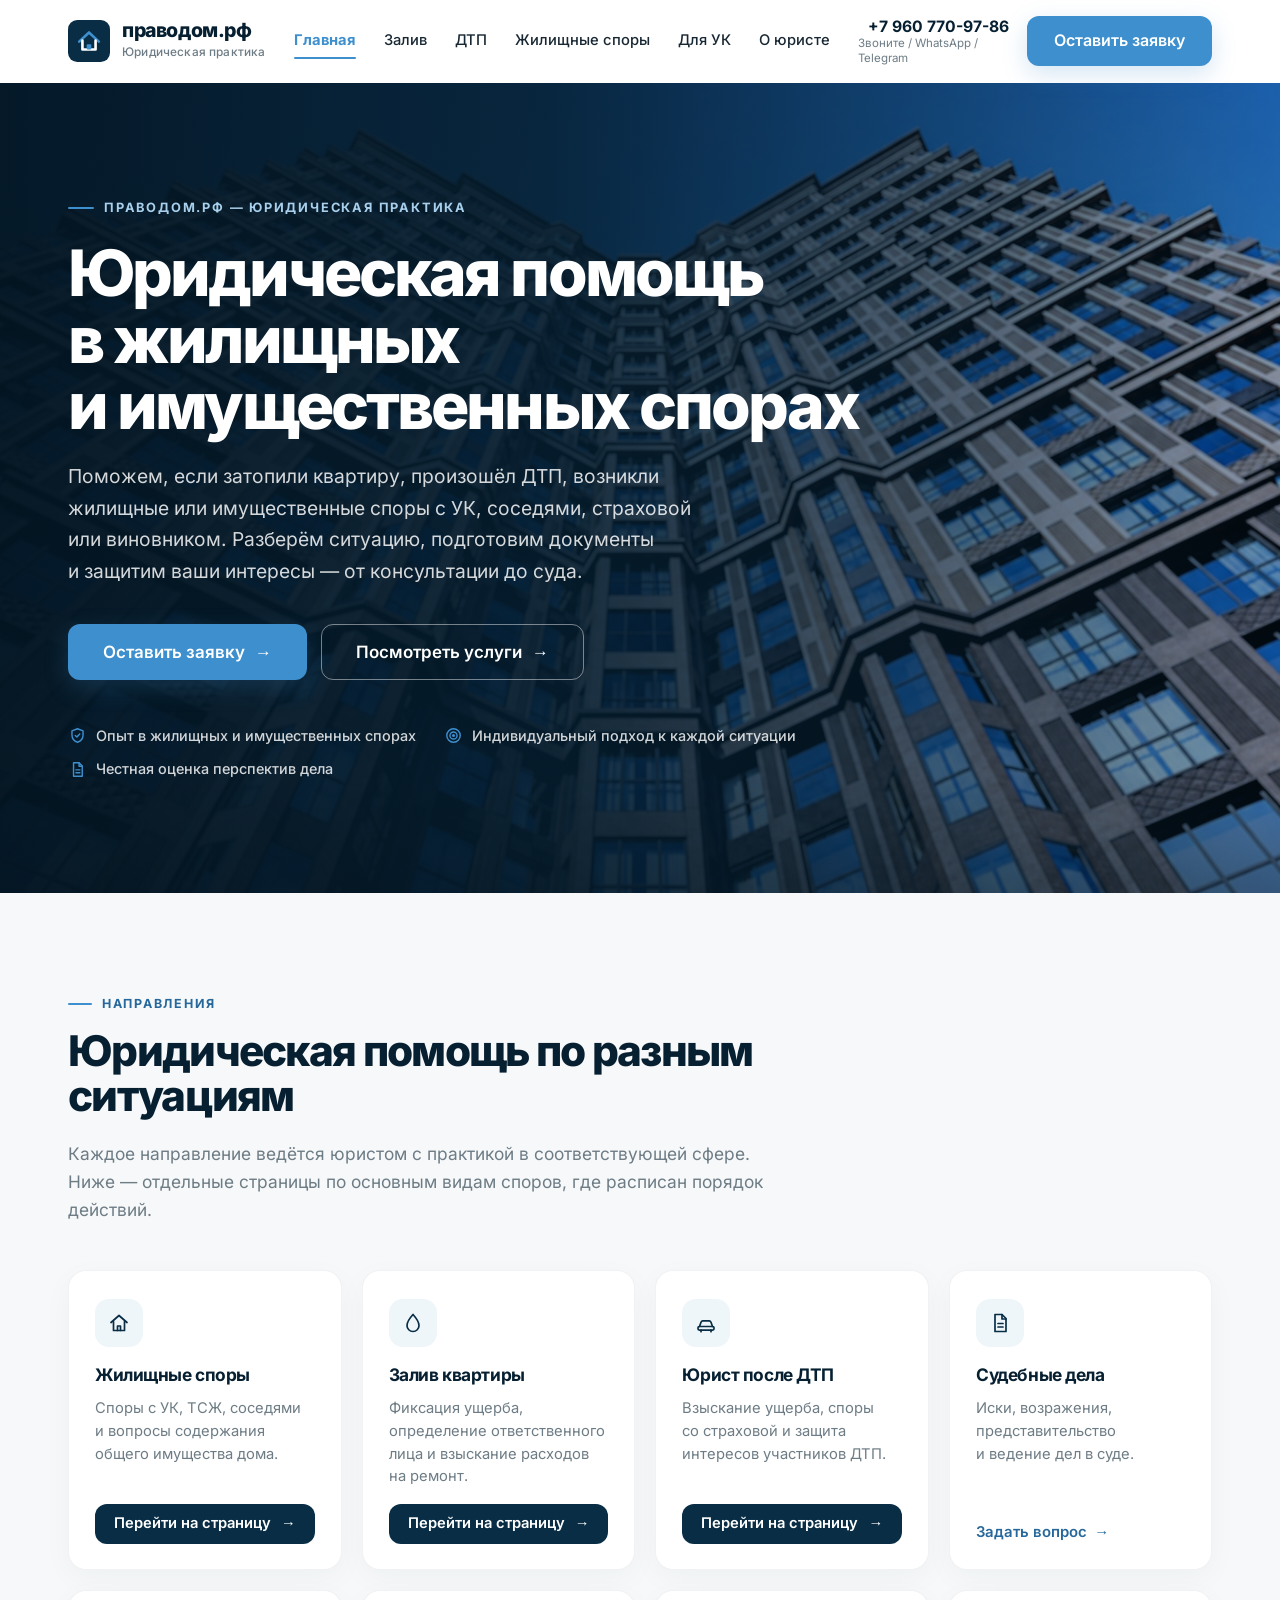
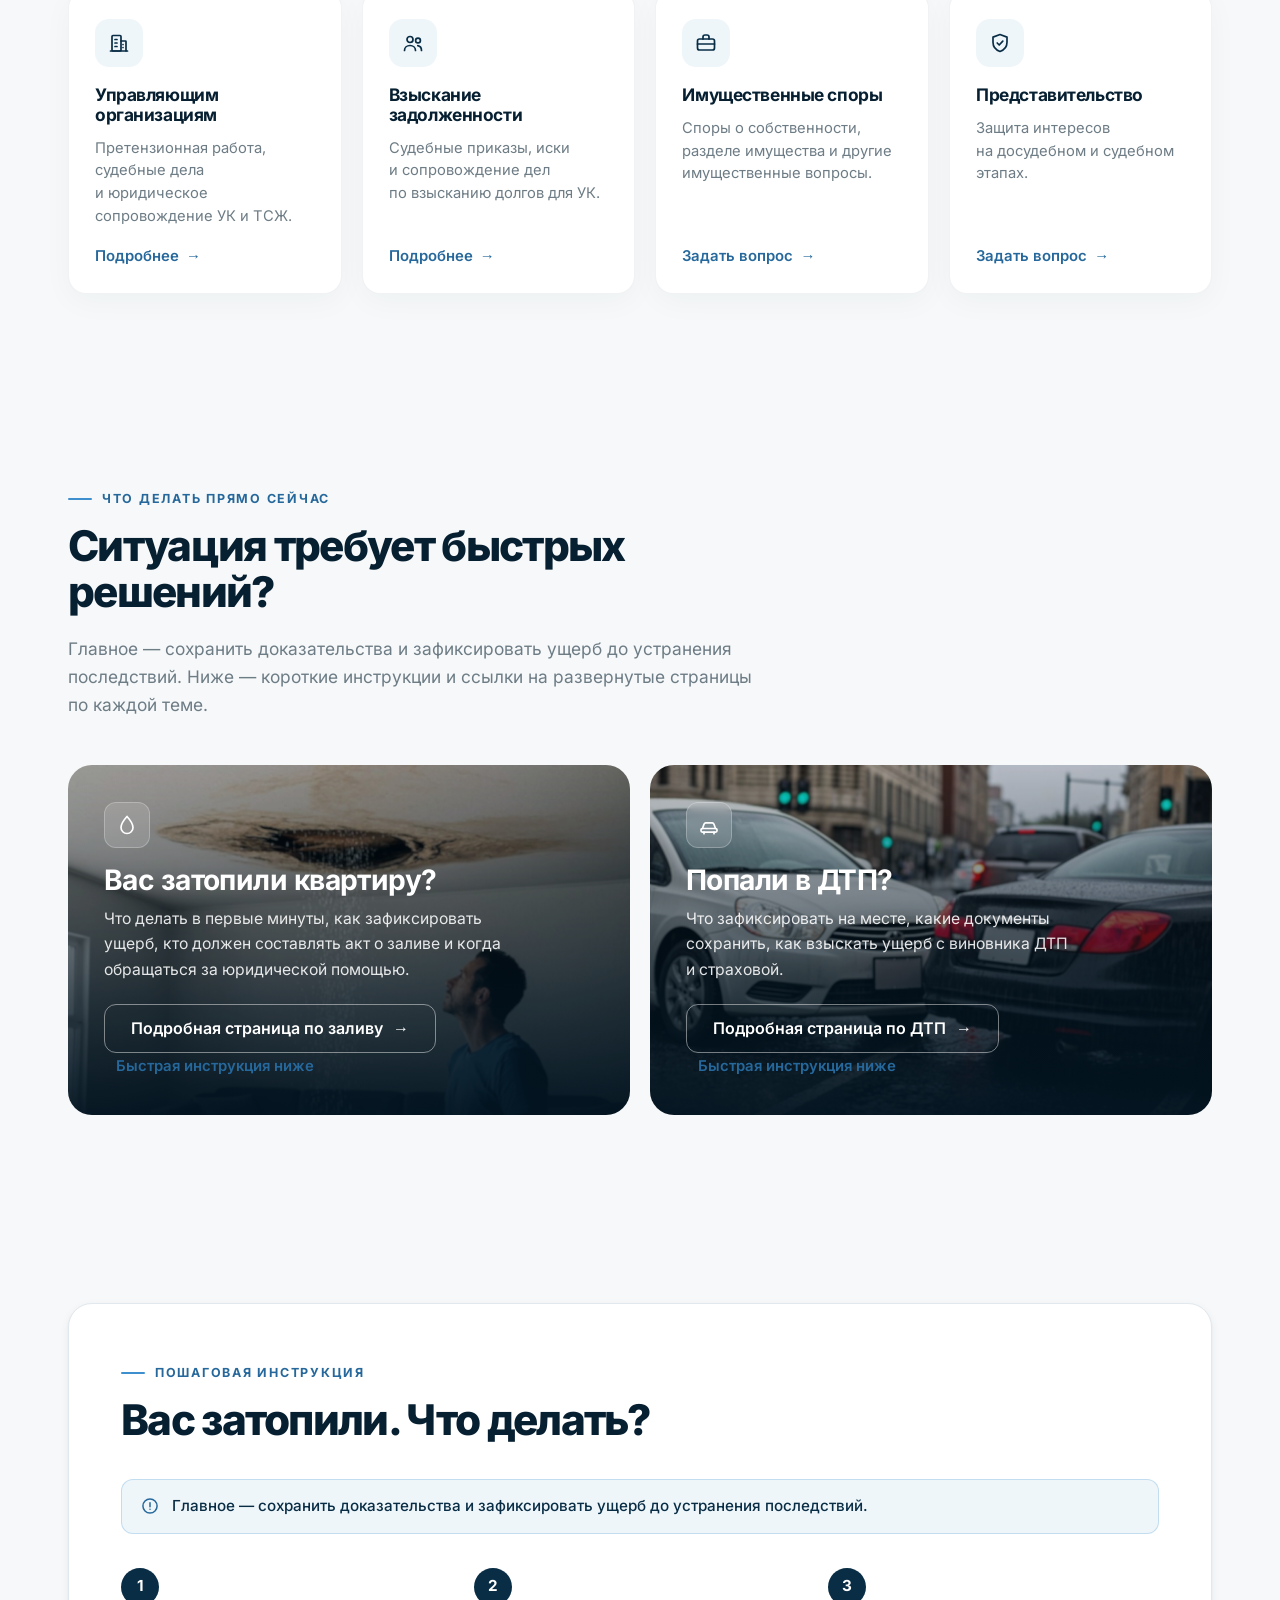
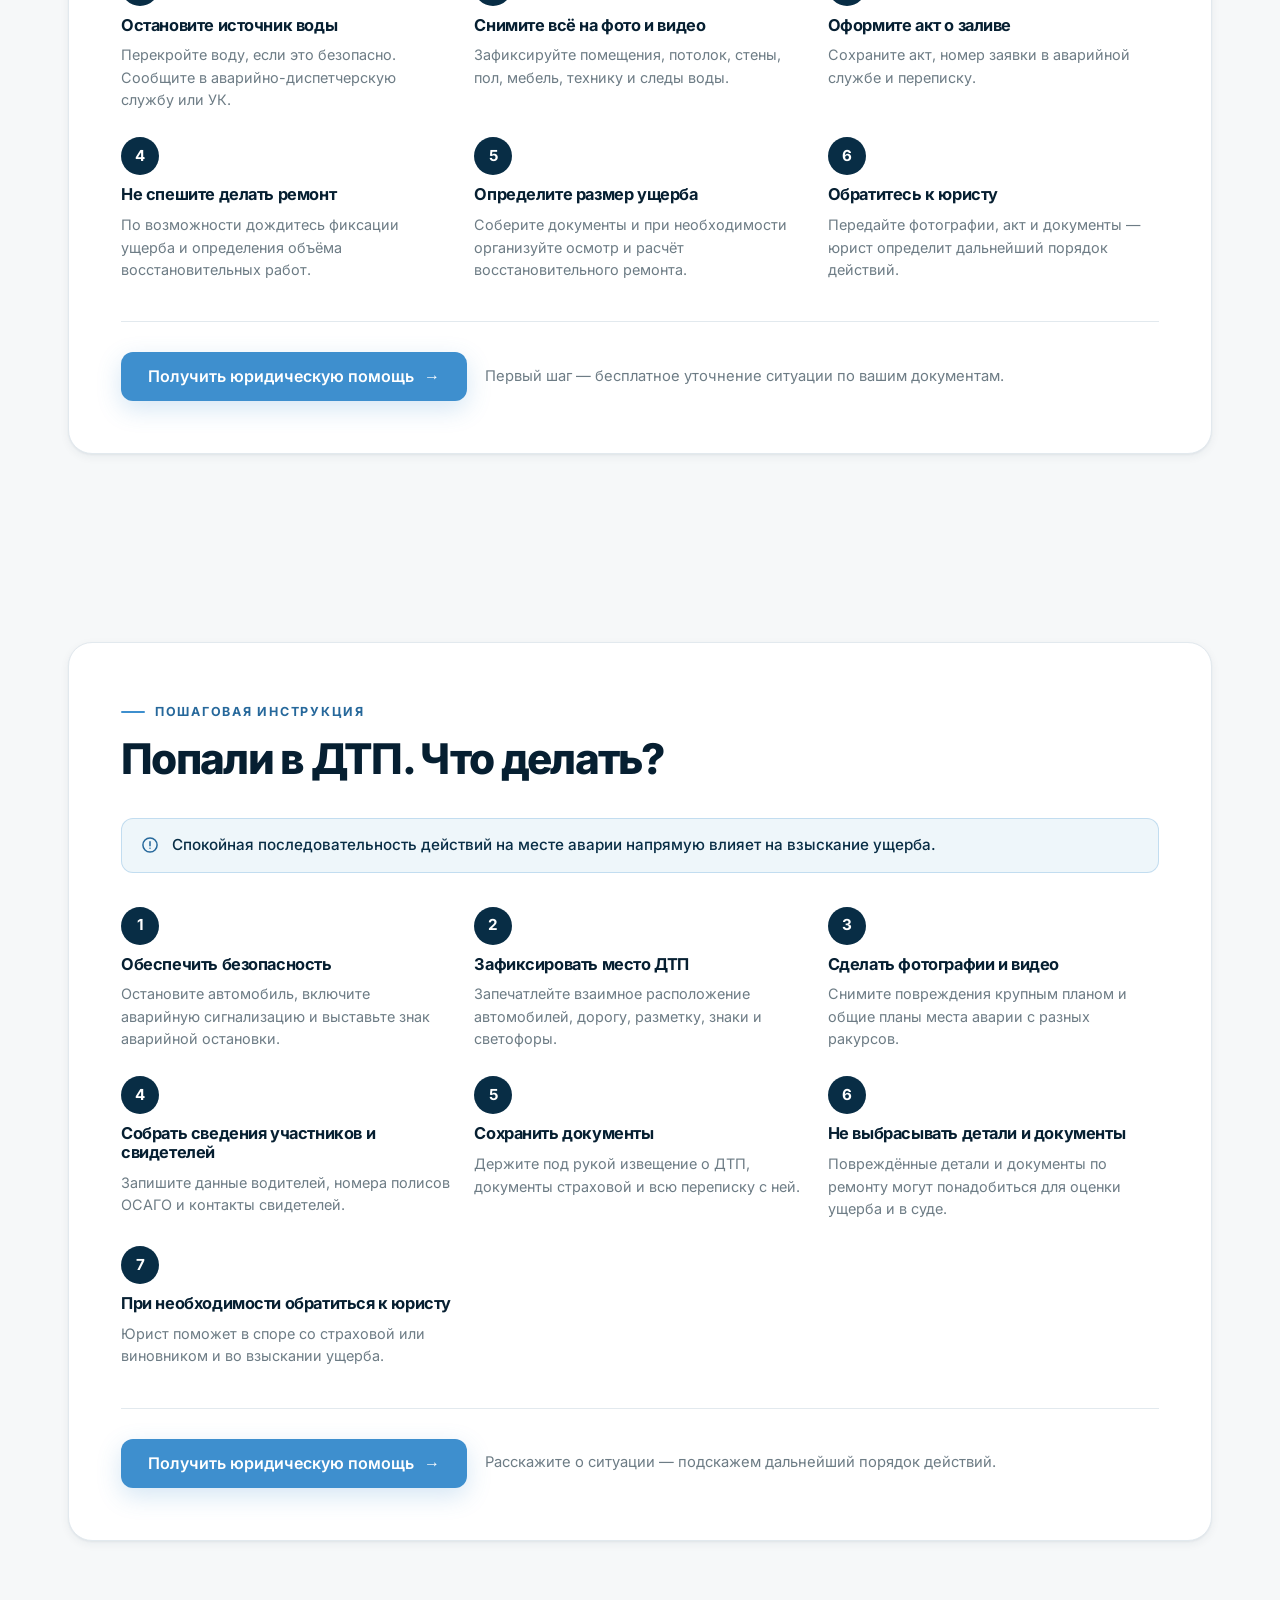
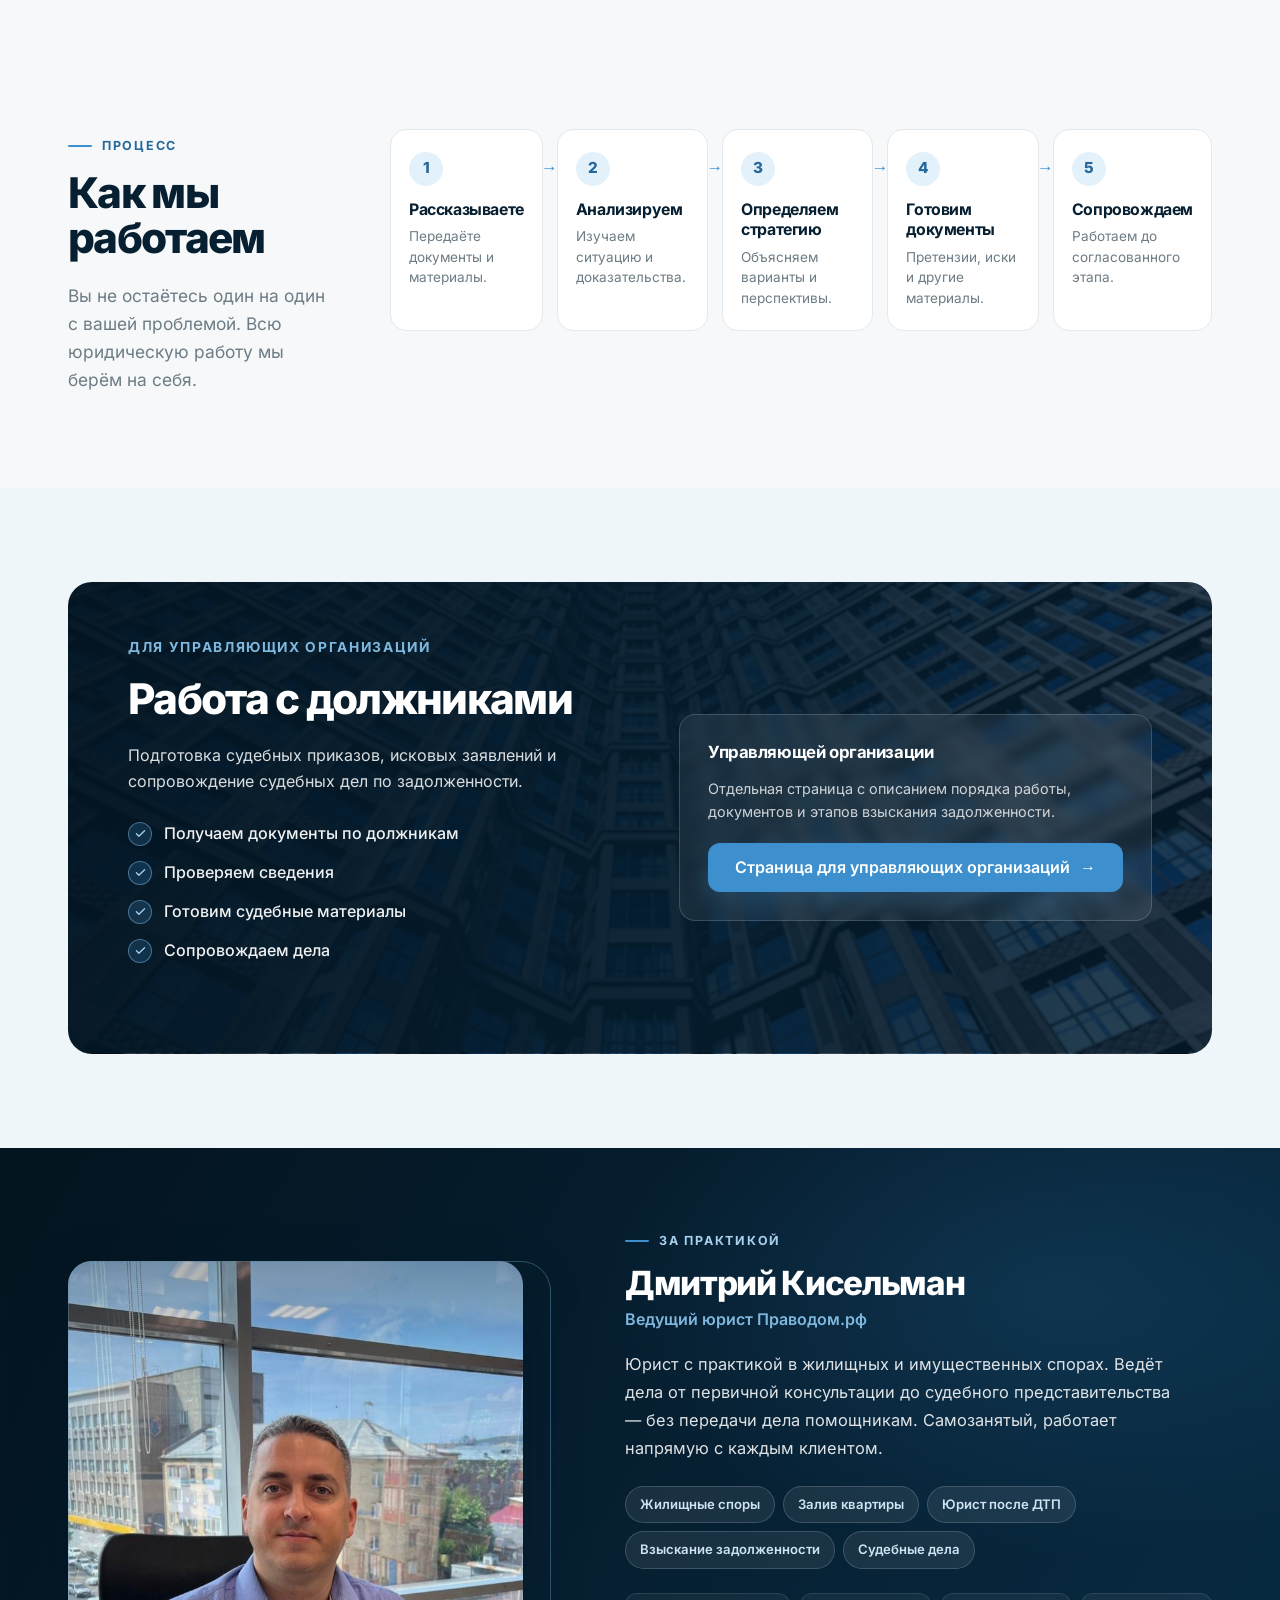
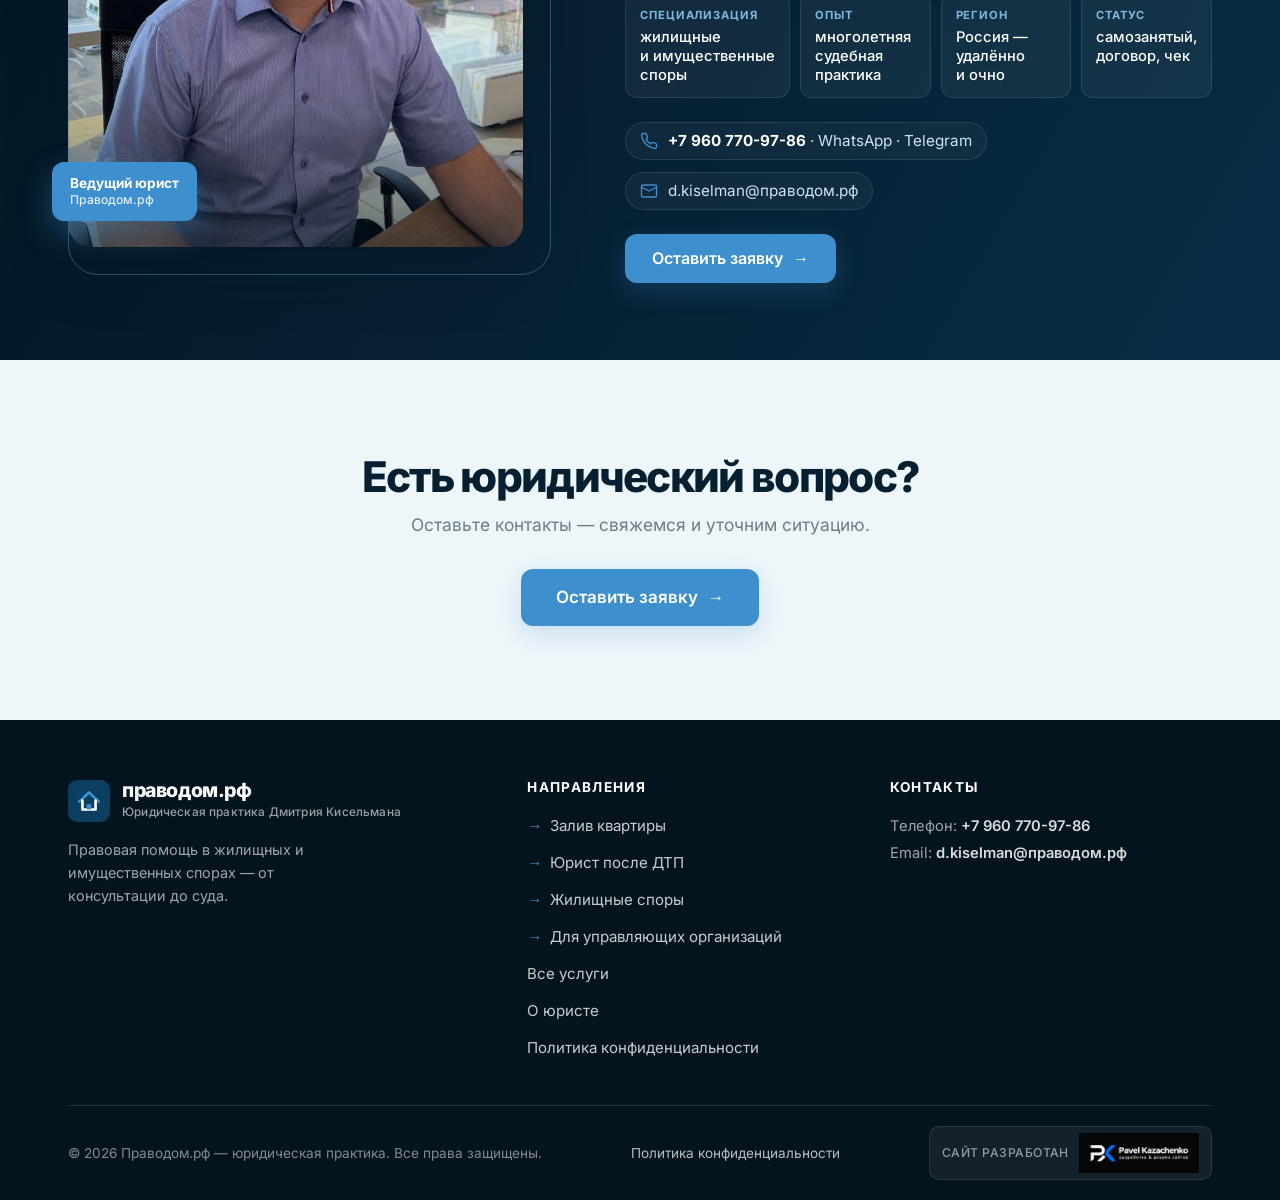
==== commit f7e7dae9: "Add files via upload" ====
--- a/index.html
+++ b/index.html
@@ -57,7 +57,7 @@
     "image": "https://xn--80aeg6aibci.xn--p1ai/assets/img/hero.jpg",
     "logo": "https://xn--80aeg6aibci.xn--p1ai/logo.svg",
     "telephone": "+7-960-770-97-86",
-    "email": "info@праводом.рф",
+    "email": "d.kiselman@праводом.рф",
     "priceRange": "$$",
     "areaServed": {
       "@type": "Country",
@@ -85,7 +85,7 @@
     "contactPoint": {
       "@type": "ContactPoint",
       "telephone": "+7-960-770-97-86",
-      "email": "info@праводом.рф",
+      "email": "d.kiselman@праводом.рф",
       "contactType": "customer service",
       "availableLanguage": ["Russian"]
     },
@@ -570,9 +570,9 @@
               <svg viewBox="0 0 24 24" fill="none" stroke="currentColor" stroke-width="1.8" stroke-linecap="round" stroke-linejoin="round" aria-hidden="true"><path d="M22 16.92v3a2 2 0 0 1-2.18 2 19.79 19.79 0 0 1-8.63-3.07 19.5 19.5 0 0 1-6-6 19.79 19.79 0 0 1-3.07-8.67A2 2 0 0 1 4.11 2h3a2 2 0 0 1 2 1.72 12.84 12.84 0 0 0 .7 2.81 2 2 0 0 1-.45 2.11L8.09 9.91a16 16 0 0 0 6 6l1.27-1.27a2 2 0 0 1 2.11-.45 12.84 12.84 0 0 0 2.81.7A2 2 0 0 1 22 16.92z"/></svg>
               <span><b>+7 960 770-97-86</b> · WhatsApp · Telegram</span>
             </a>
-            <a class="lawyer__contact-link" href="mailto:info@праводом.рф" itemprop="email">
+            <a class="lawyer__contact-link" href="mailto:d.kiselman@праводом.рф" itemprop="email">
               <svg viewBox="0 0 24 24" fill="none" stroke="currentColor" stroke-width="1.8" stroke-linecap="round" stroke-linejoin="round" aria-hidden="true"><rect x="2" y="4" width="20" height="16" rx="2"/><path d="m22 7-10 5L2 7"/></svg>
-              <span>info@праводом.рф</span>
+              <span>d.kiselman@праводом.рф</span>
             </a>
           </div>
 
@@ -633,8 +633,7 @@
           <!-- TODO: добавить реальные контакты и реквизиты, когда они будут готовы -->
           <p class="footer__contacts">
             Телефон: <b>+7 960 770-97-86</b><br>
-            Email: <b>info@праводом.рф</b><br>
-            Реквизиты — будут добавлены позже
+            Email: <b>d.kiselman@праводом.рф</b>
           </p>
         </div>
       </div>
--- a/assets/style.css
+++ b/assets/style.css
@@ -195,6 +195,25 @@
 .card__icon svg{width:24px;height:24px}
 .card__title{font-size:1.08rem;margin:0 0 2px}
 .card__text{font-size:.92rem;color:var(--muted);line-height:1.55;margin:0 0 6px;flex-grow:1}
+/* Компактный список цен внутри карточки */
+.card__price-list{
+  list-style:none;padding:0;margin:8px 0 10px;
+  display:flex;flex-direction:column;gap:6px;flex-grow:1;
+}
+.card__price-list li{
+  display:flex;justify-content:space-between;align-items:baseline;gap:10px;
+  font-size:.92rem;color:var(--navy-700);
+  padding:6px 0;
+  border-bottom:1px dashed rgba(8,45,69,.12);
+  line-height:1.3;
+}
+.card__price-list li:last-child{border-bottom:none}
+.card__price-list li b{
+  color:var(--navy-900);
+  font-weight:800;
+  font-size:1rem;
+  white-space:nowrap;
+}
 .card__link{
   display:inline-flex;align-items:center;gap:7px;font-size:.93rem;font-weight:600;color:var(--cta-deep);
   margin-top:auto;
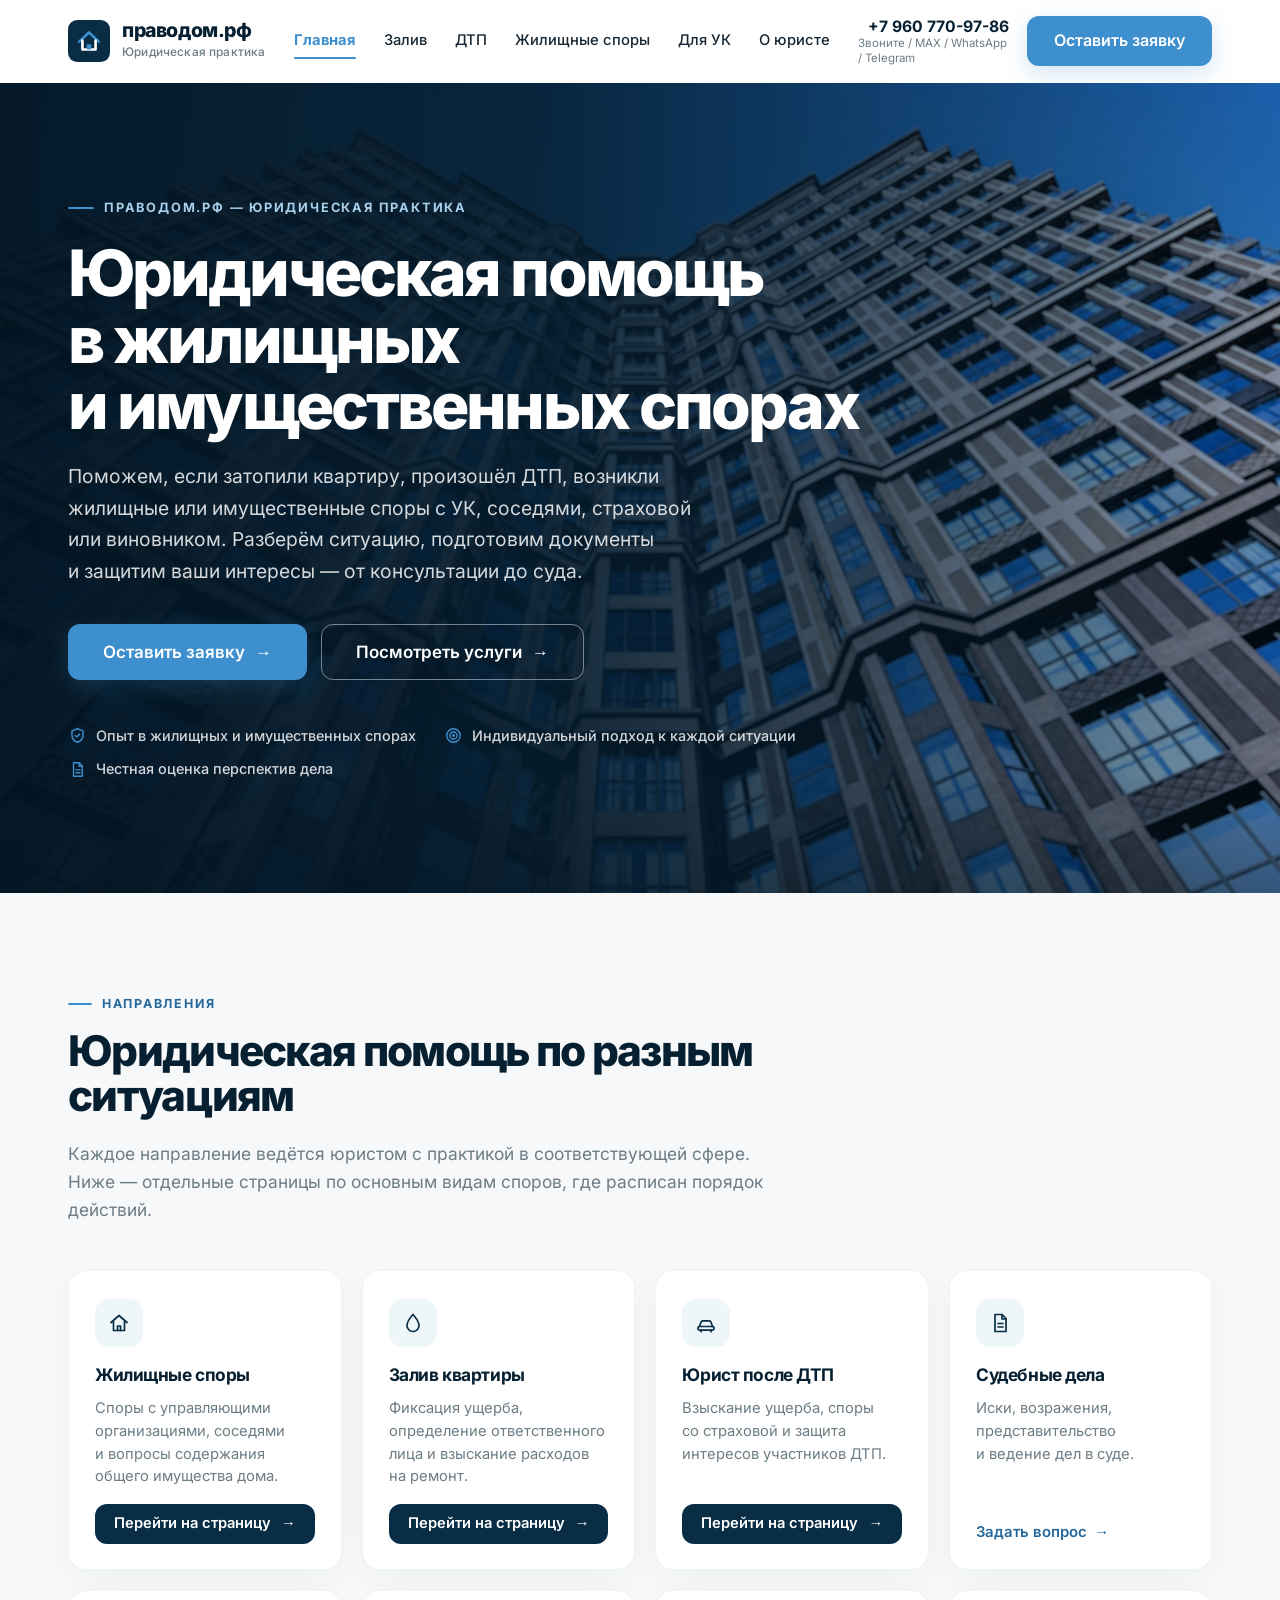
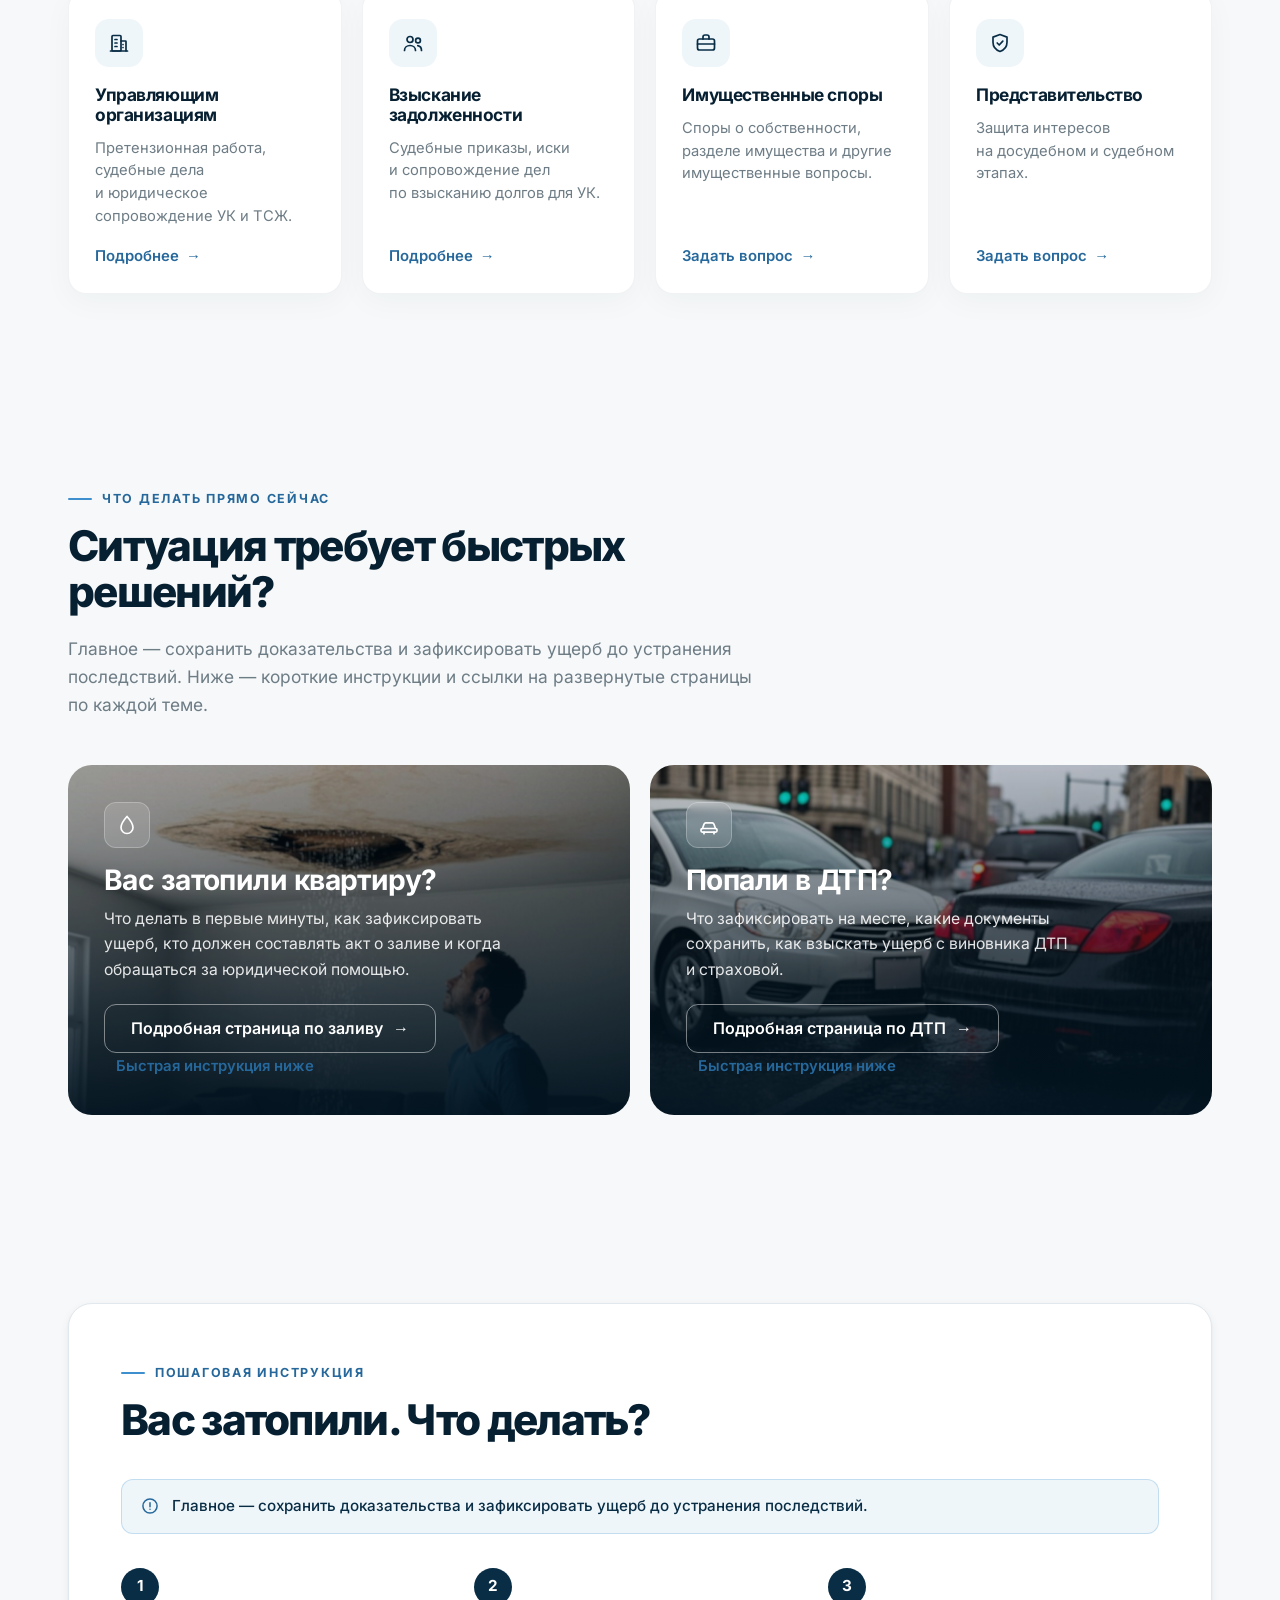
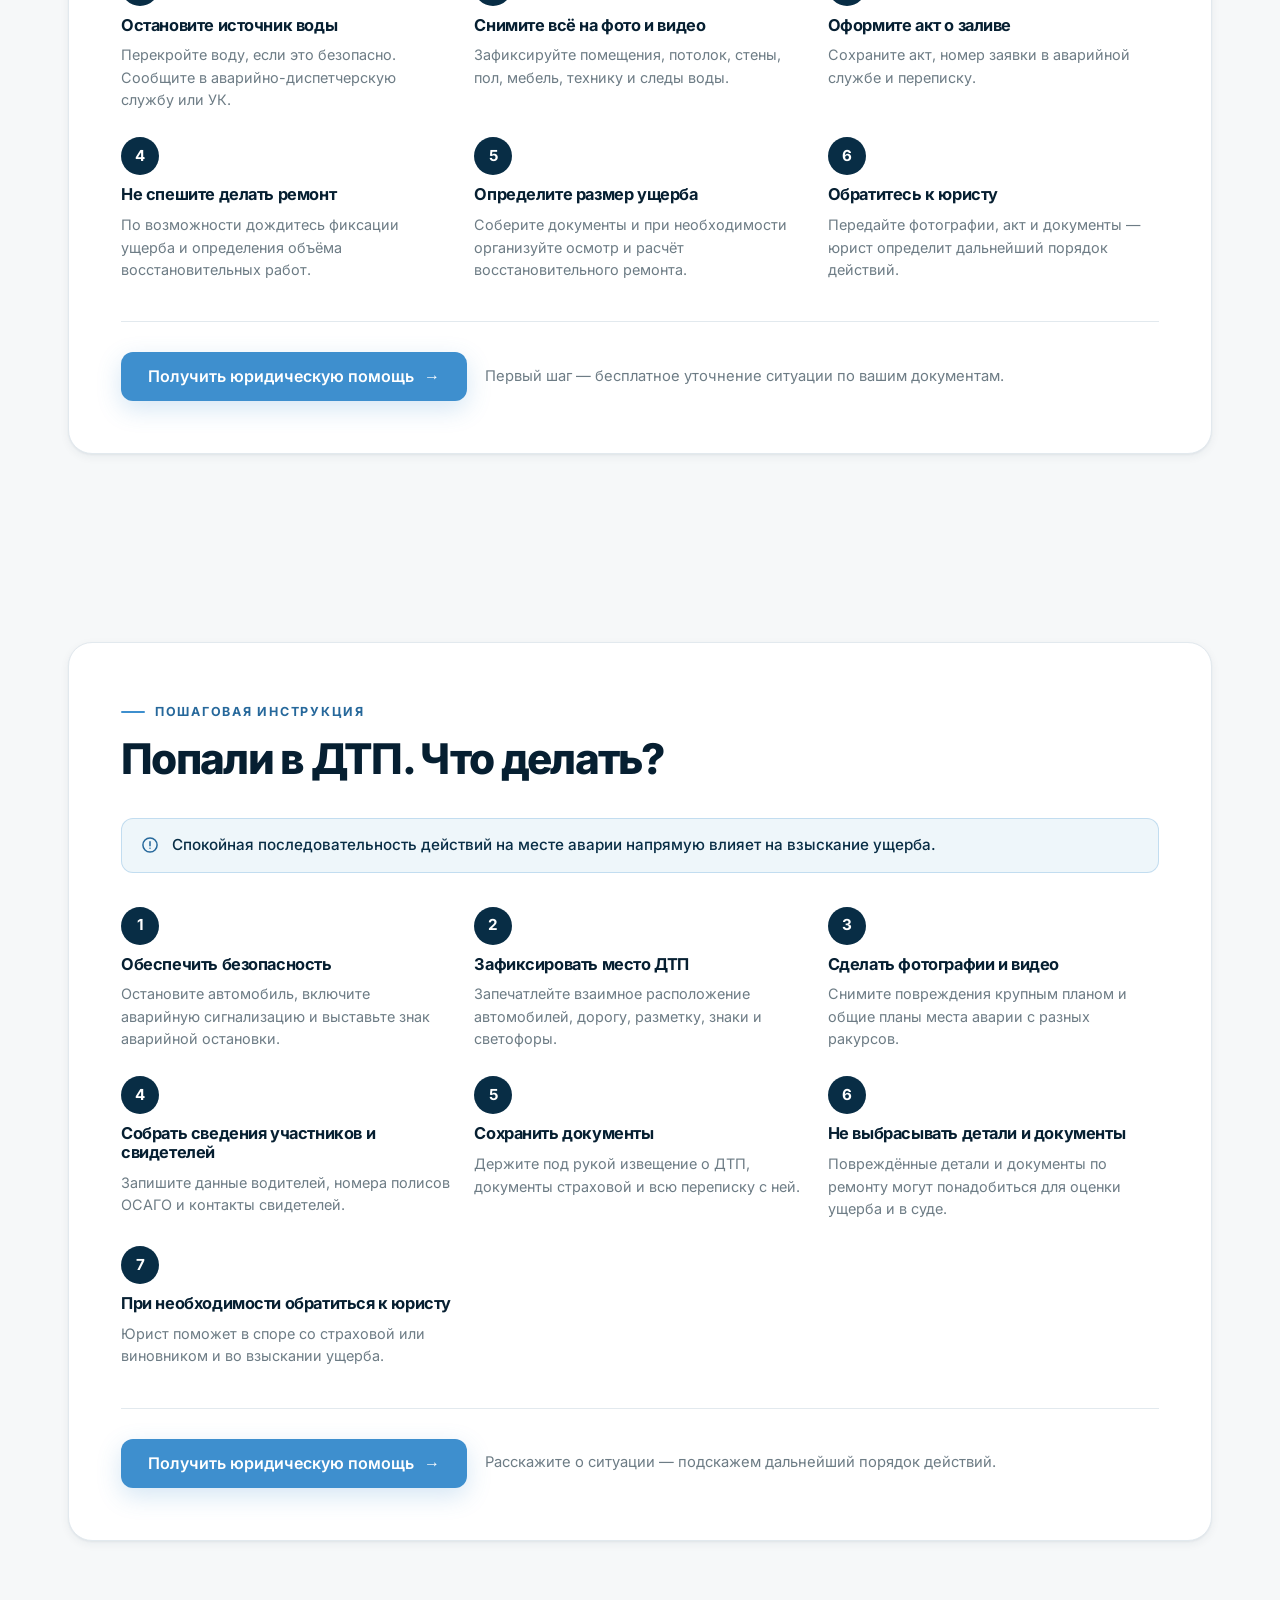
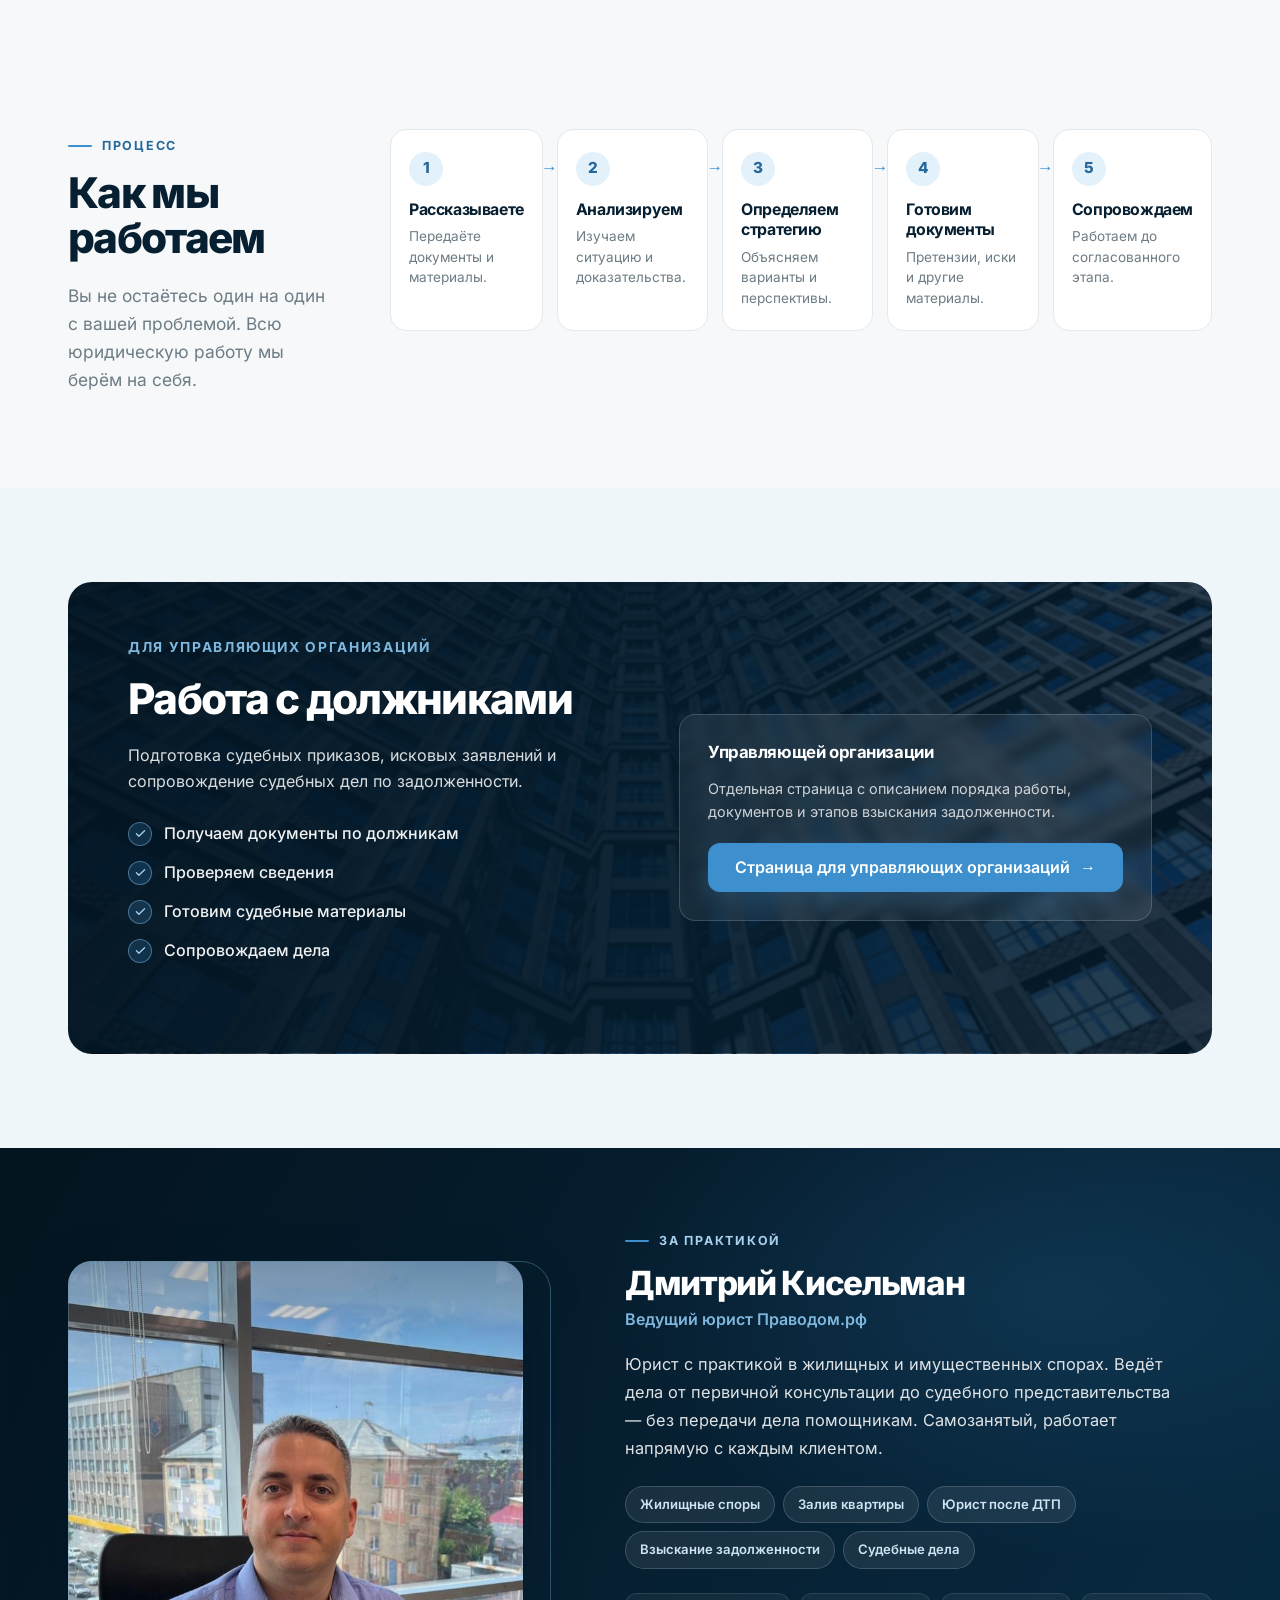
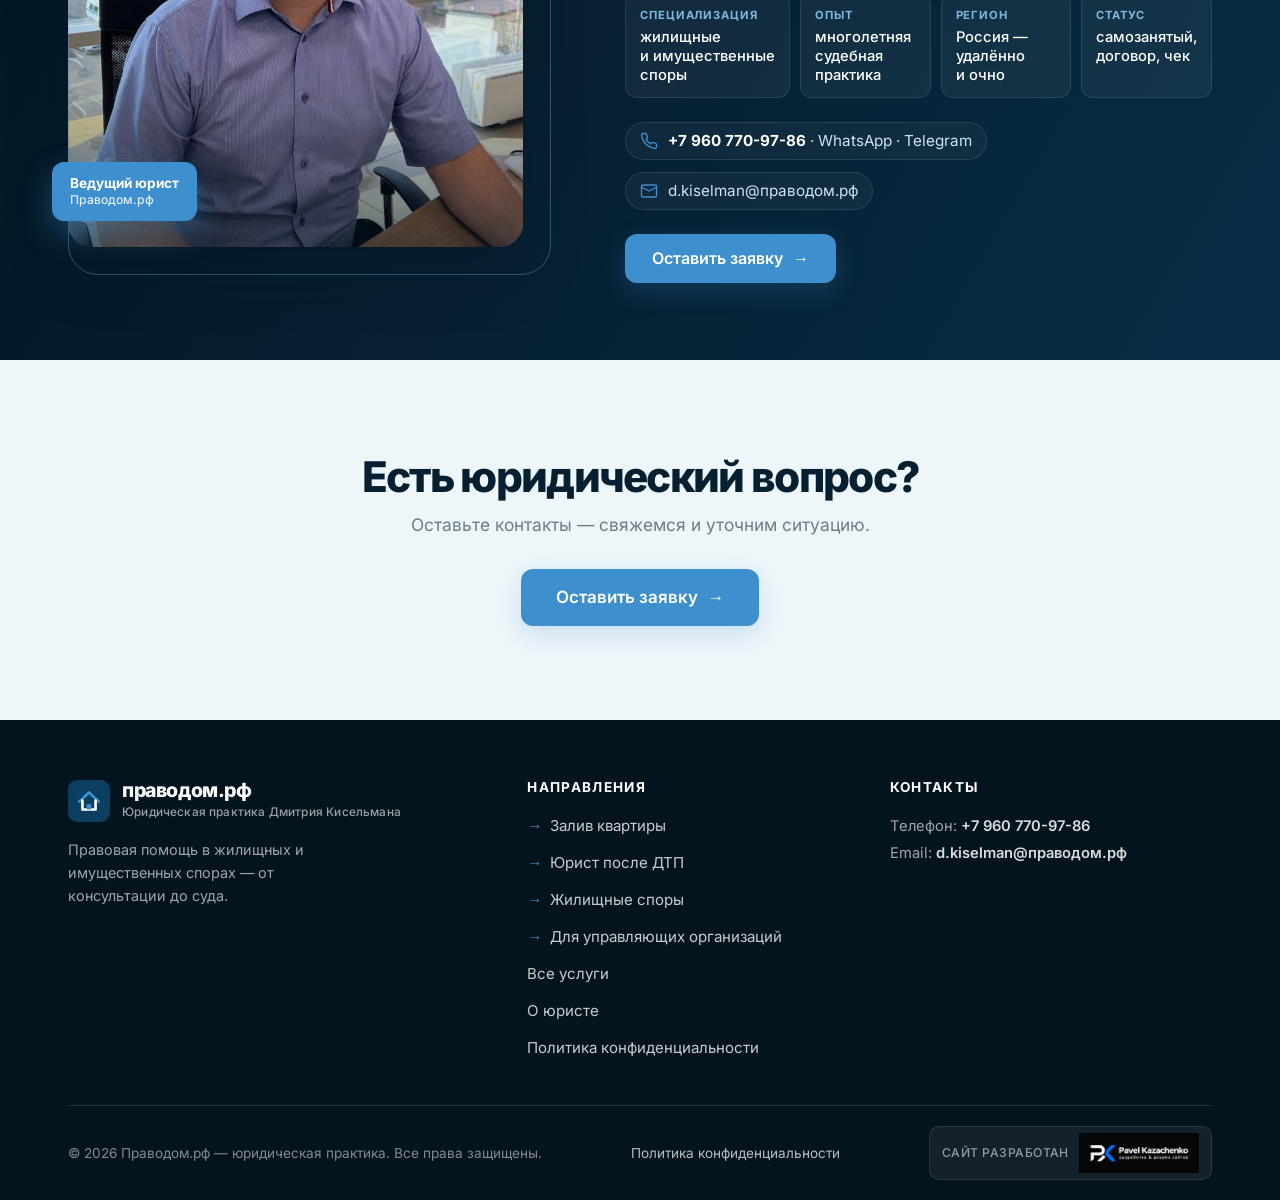
==== commit 9fee3318: "Add files via upload" ====
--- a/index.html
+++ b/index.html
@@ -175,7 +175,7 @@
       <!-- TODO: заменить телефон-заглушку на реальный номер -->
       <a class="header__phone" href="tel:+79607709786" itemprop="telephone">
         <b>+7 960 770-97-86</b>
-        <span>Звоните / WhatsApp / Telegram</span>
+        <span>Звоните / MAX / WhatsApp / Telegram</span>
       </a>
       <button class="btn btn--primary" type="button" data-modal-open>Оставить заявку</button>
       <button class="nav-toggle" type="button" aria-label="Открыть меню" aria-expanded="false"><span></span></button>
@@ -242,7 +242,7 @@
             <svg viewBox="0 0 24 24" fill="none" stroke="currentColor" stroke-width="1.7" stroke-linecap="round" stroke-linejoin="round" aria-hidden="true"><path d="M4 11.5 12 4.5l8 7"/><path d="M6.5 10.5v9h11v-9"/><path d="M10.5 19.5v-4.5h3v4.5"/></svg>
           </div>
           <h3 class="card__title">Жилищные споры</h3>
-          <p class="card__text">Споры с&nbsp;УК, ТСЖ, соседями и&nbsp;вопросы содержания общего имущества дома.</p>
+          <p class="card__text">Споры с&nbsp;управляющими организациями, соседями и&nbsp;вопросы содержания общего имущества дома.</p>
           <a class="btn btn--dark btn--sm card__btn" href="zhilishchnye-spory/">Перейти на страницу <span class="arr">→</span></a>
         </article>
 
@@ -678,16 +678,16 @@
 
           <div class="field">
             <label for="f-email">Email <span style="color:var(--muted);font-weight:500">(необязательно)</span></label>
-            <input type="email" id="f-email" name="email" placeholder="mail@example.com" autocomplete="email">
+            <input type="email" id="f-email" name="email" placeholder="mail@example.ru" autocomplete="email">
             <small class="field__err">Проверьте адрес электронной почты</small>
           </div>
         <div class="field">
           <label for="f-service">Вид услуги <span class="req">*</span></label>
           <select id="f-service" name="service_type" required>
             <option value="">— выберите —</option>
-            <option value="dolgi">Взыскание задолженности (для УК и ТСЖ)</option>
+            <option value="dolgi">Взыскание задолженности (для управляющих организаций)</option>
             <option value="zalyv">Залив квартиры</option>
-            <option value="dtp">Юрист после ДТП</option>
+            <option value="dtp">ДТП</option>
             <option value="zhilishchnye-spory">Жилищные споры</option>
             <option value="other" selected>Другое / не уверен</option>
           </select>
